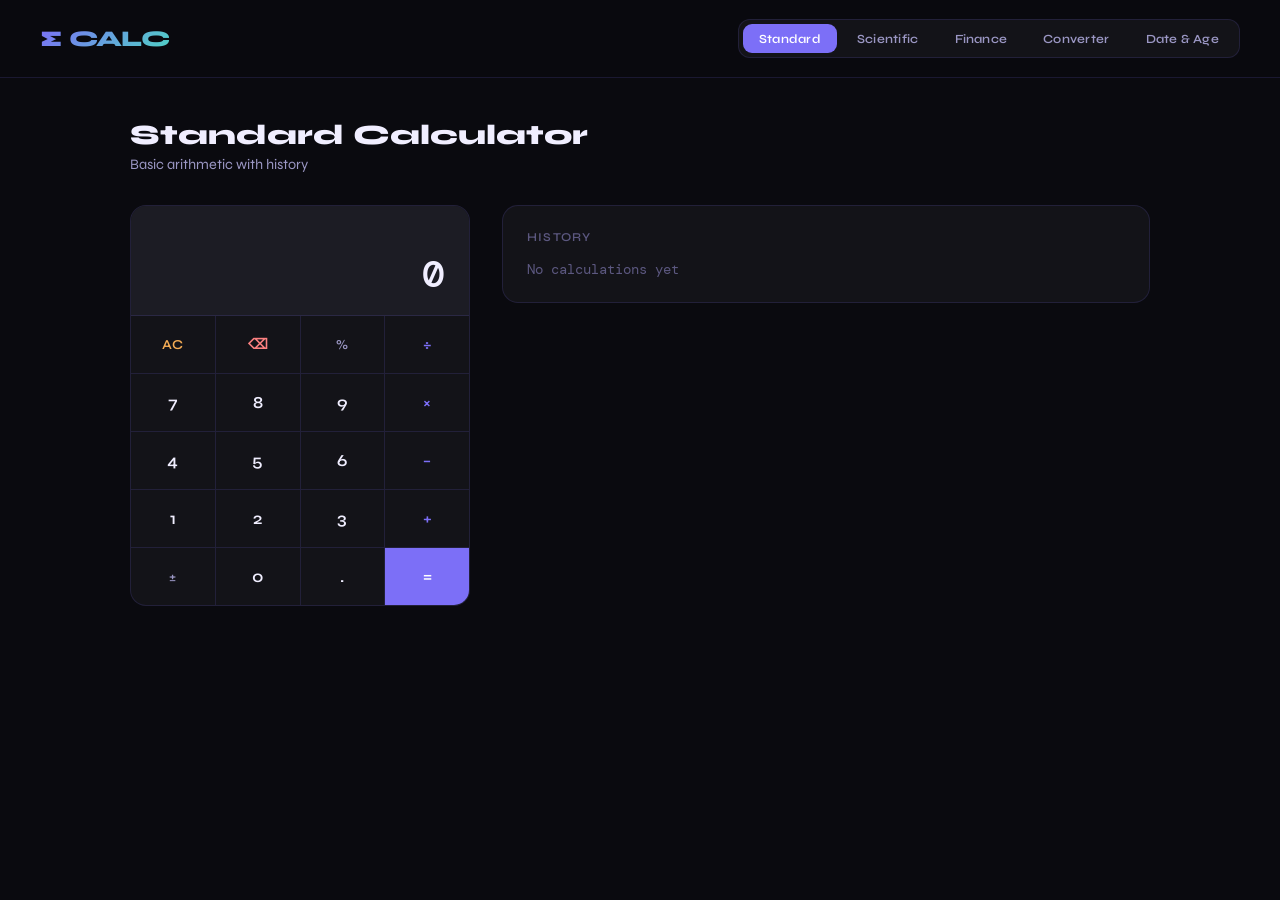
==== index.html @ 3243ff59 "Add Google Ads script and Google Fonts link" ====
<!DOCTYPE html>
<html lang="en">
<head>
<meta charset="UTF-8">
<meta name="viewport" content="width=device-width, initial-scale=1.0">
<title>Calculator</title>
 <script async src="https://pagead2.googlesyndication.com/pagead/js/adsbygoogle.js?client=ca-pub-6077803448106629"
     crossorigin="anonymous"></script>
<link href="https://fonts.googleapis.com/css2?family=DM+Mono:wght@400;500&family=Syne:wght@400;600;700;800&display=swap" rel="stylesheet">
<style>
  *, *::before, *::after { box-sizing: border-box; margin: 0; padding: 0; }

  :root {
    --bg: #0a0a0f;
    --surface: #131318;
    --surface2: #1c1c24;
    --surface3: #242430;
    --accent: #7c6ff7;
    --accent2: #4fd1c5;
    --accent3: #f6ad55;
    --accent4: #fc8181;
    --text: #f0eeff;
    --text2: #9b97c4;
    --text3: #5c5880;
    --border: rgba(124,111,247,0.15);
    --border2: rgba(124,111,247,0.3);
    --radius: 16px;
    --mono: 'DM Mono', monospace;
    --head: 'Syne', sans-serif;
  }

  body {
    font-family: var(--head);
    background: var(--bg);
    color: var(--text);
    min-height: 100vh;
    display: flex;
    flex-direction: column;
  }

  /* NAV */
  nav {
    display: flex;
    align-items: center;
    justify-content: space-between;
    padding: 1.2rem 2.5rem;
    border-bottom: 1px solid var(--border);
    position: sticky;
    top: 0;
    background: rgba(10,10,15,0.92);
    backdrop-filter: blur(12px);
    z-index: 100;
  }
  .logo {
    font-size: 1.4rem;
    font-weight: 800;
    letter-spacing: -0.03em;
    background: linear-gradient(135deg, var(--accent), var(--accent2));
    -webkit-background-clip: text;
    -webkit-text-fill-color: transparent;
  }
  .nav-tabs {
    display: flex;
    gap: 4px;
    background: var(--surface);
    border: 1px solid var(--border);
    border-radius: 12px;
    padding: 4px;
  }
  .nav-tab {
    font-family: var(--head);
    font-size: 0.78rem;
    font-weight: 600;
    letter-spacing: 0.02em;
    padding: 7px 16px;
    border-radius: 9px;
    border: none;
    background: transparent;
    color: var(--text2);
    cursor: pointer;
    transition: all 0.2s;
  }
  .nav-tab:hover { color: var(--text); background: var(--surface2); }
  .nav-tab.active { background: var(--accent); color: #fff; }

  /* PAGES */
  .page { display: none; padding: 2.5rem; max-width: 1100px; margin: 0 auto; width: 100%; }
  .page.active { display: block; }

  /* STANDARD CALC */
  .calc-wrap {
    display: flex;
    gap: 2rem;
    align-items: flex-start;
  }
  .calc-main {
    width: 340px;
    flex-shrink: 0;
    background: var(--surface);
    border: 1px solid var(--border);
    border-radius: var(--radius);
    overflow: hidden;
  }
  .calc-display {
    padding: 1.5rem 1.5rem 1rem;
    min-height: 110px;
    display: flex;
    flex-direction: column;
    justify-content: flex-end;
    align-items: flex-end;
    background: var(--surface2);
    border-bottom: 1px solid var(--border);
  }
  .calc-expr {
    font-family: var(--mono);
    font-size: 0.85rem;
    color: var(--text3);
    min-height: 1.2em;
    word-break: break-all;
    text-align: right;
  }
  .calc-result {
    font-family: var(--mono);
    font-size: 2.4rem;
    font-weight: 500;
    color: var(--text);
    word-break: break-all;
    text-align: right;
    transition: color 0.15s;
  }
  .calc-result.updated { color: var(--accent); }
  .calc-buttons {
    display: grid;
    grid-template-columns: repeat(4, 1fr);
    gap: 1px;
    background: var(--border);
  }
  .calc-btn {
    font-family: var(--head);
    font-size: 1.05rem;
    font-weight: 600;
    padding: 18px 0;
    border: none;
    background: var(--surface);
    color: var(--text);
    cursor: pointer;
    transition: background 0.12s, transform 0.1s;
    user-select: none;
  }
  .calc-btn:hover { background: var(--surface3); }
  .calc-btn:active { transform: scale(0.95); }
  .calc-btn.op { color: var(--accent); }
  .calc-btn.fn { color: var(--text2); font-size: 0.85rem; }
  .calc-btn.eq { background: var(--accent); color: #fff; }
  .calc-btn.eq:hover { background: #6a5ee0; }
  .calc-btn.zero { grid-column: span 2; }
  .calc-btn.del { color: var(--accent4); }
  .calc-btn.clr { color: var(--accent3); }
  .calc-history {
    flex: 1;
    background: var(--surface);
    border: 1px solid var(--border);
    border-radius: var(--radius);
    padding: 1.5rem;
  }
  .history-title {
    font-size: 0.75rem;
    font-weight: 600;
    letter-spacing: 0.1em;
    text-transform: uppercase;
    color: var(--text3);
    margin-bottom: 1rem;
  }
  .history-list { display: flex; flex-direction: column; gap: 8px; }
  .history-item {
    font-family: var(--mono);
    font-size: 0.9rem;
    padding: 10px 14px;
    background: var(--surface2);
    border-radius: 10px;
    border: 1px solid var(--border);
    display: flex;
    justify-content: space-between;
    align-items: center;
    cursor: pointer;
    transition: border-color 0.15s;
  }
  .history-item:hover { border-color: var(--border2); }
  .history-item .h-expr { color: var(--text2); }
  .history-item .h-val { color: var(--accent2); font-weight: 500; }
  .history-empty { color: var(--text3); font-size: 0.9rem; font-family: var(--mono); }

  /* SCIENTIFIC */
  .sci-calc {
    background: var(--surface);
    border: 1px solid var(--border);
    border-radius: var(--radius);
    overflow: hidden;
    max-width: 560px;
    margin: 0 auto;
  }
  .sci-buttons {
    display: grid;
    grid-template-columns: repeat(5, 1fr);
    gap: 1px;
    background: var(--border);
  }
  .sci-btn {
    font-family: var(--mono);
    font-size: 0.82rem;
    font-weight: 500;
    padding: 15px 4px;
    border: none;
    background: var(--surface);
    color: var(--text2);
    cursor: pointer;
    transition: background 0.12s;
    text-align: center;
  }
  .sci-btn:hover { background: var(--surface3); color: var(--text); }
  .sci-btn.num { color: var(--text); font-size: 1rem; }
  .sci-btn.op2 { color: var(--accent); }
  .sci-btn.spec { color: var(--accent2); }
  .sci-btn.eq2 { background: var(--accent); color: #fff; font-size: 1rem; }
  .sci-btn.eq2:hover { background: #6a5ee0; }
  .sci-btn.clr2 { color: var(--accent3); }
  .sci-mode {
    display: flex;
    gap: 8px;
    padding: 12px 14px;
    border-bottom: 1px solid var(--border);
    background: var(--surface2);
  }
  .mode-btn {
    font-family: var(--head);
    font-size: 0.72rem;
    font-weight: 600;
    padding: 4px 12px;
    border-radius: 8px;
    border: 1px solid var(--border2);
    background: transparent;
    color: var(--text2);
    cursor: pointer;
    transition: all 0.15s;
  }
  .mode-btn.active { background: var(--accent); color: #fff; border-color: transparent; }

  /* FINANCE */
  .finance-grid {
    display: grid;
    grid-template-columns: repeat(auto-fit, minmax(300px, 1fr));
    gap: 1.5rem;
  }
  .finance-card {
    background: var(--surface);
    border: 1px solid var(--border);
    border-radius: var(--radius);
    padding: 1.75rem;
  }
  .card-title {
    font-size: 1rem;
    font-weight: 700;
    margin-bottom: 1.25rem;
    display: flex;
    align-items: center;
    gap: 8px;
  }
  .card-icon {
    width: 32px; height: 32px;
    border-radius: 8px;
    display: flex;
    align-items: center;
    justify-content: center;
    font-size: 1rem;
  }
  .icon-purple { background: rgba(124,111,247,0.15); }
  .icon-teal   { background: rgba(79,209,197,0.15); }
  .icon-amber  { background: rgba(246,173,85,0.15); }
  .icon-red    { background: rgba(252,129,129,0.15); }
  .field { margin-bottom: 1rem; }
  .field label {
    display: block;
    font-size: 0.75rem;
    font-weight: 600;
    letter-spacing: 0.05em;
    color: var(--text2);
    margin-bottom: 6px;
    text-transform: uppercase;
  }
  .field input, .field select {
    width: 100%;
    font-family: var(--mono);
    font-size: 0.95rem;
    padding: 10px 14px;
    background: var(--surface2);
    border: 1px solid var(--border);
    border-radius: 10px;
    color: var(--text);
    outline: none;
    transition: border-color 0.15s;
  }
  .field input:focus, .field select:focus { border-color: var(--accent); }
  .calc-result-box {
    background: var(--surface2);
    border: 1px solid var(--border);
    border-radius: 10px;
    padding: 14px;
    margin-top: 4px;
    font-family: var(--mono);
  }
  .result-label { font-size: 0.72rem; color: var(--text3); letter-spacing: 0.06em; text-transform: uppercase; margin-bottom: 4px; }
  .result-value { font-size: 1.5rem; font-weight: 500; color: var(--accent); }
  .btn-calc {
    width: 100%;
    font-family: var(--head);
    font-weight: 700;
    font-size: 0.9rem;
    padding: 12px;
    background: var(--accent);
    color: #fff;
    border: none;
    border-radius: 10px;
    cursor: pointer;
    transition: background 0.15s;
    margin-top: 4px;
  }
  .btn-calc:hover { background: #6a5ee0; }

  /* UNIT CONVERTER */
  .converter-wrap {
    display: grid;
    grid-template-columns: 220px 1fr;
    gap: 1.5rem;
  }
  .cat-list {
    background: var(--surface);
    border: 1px solid var(--border);
    border-radius: var(--radius);
    overflow: hidden;
  }
  .cat-item {
    padding: 14px 18px;
    font-size: 0.9rem;
    font-weight: 600;
    cursor: pointer;
    border-bottom: 1px solid var(--border);
    color: var(--text2);
    transition: all 0.15s;
    display: flex;
    align-items: center;
    gap: 10px;
  }
  .cat-item:last-child { border-bottom: none; }
  .cat-item:hover { background: var(--surface2); color: var(--text); }
  .cat-item.active { background: var(--surface2); color: var(--accent); border-left: 3px solid var(--accent); }
  .converter-panel {
    background: var(--surface);
    border: 1px solid var(--border);
    border-radius: var(--radius);
    padding: 2rem;
  }
  .conv-title { font-size: 1.2rem; font-weight: 700; margin-bottom: 1.75rem; }
  .conv-row {
    display: flex;
    gap: 12px;
    align-items: flex-end;
    margin-bottom: 1rem;
  }
  .conv-field { flex: 1; }
  .conv-arrow {
    font-size: 1.5rem;
    color: var(--accent);
    padding-bottom: 8px;
    user-select: none;
  }
  .conv-results {
    margin-top: 1.5rem;
    display: grid;
    grid-template-columns: repeat(auto-fill, minmax(180px, 1fr));
    gap: 10px;
  }
  .conv-chip {
    background: var(--surface2);
    border: 1px solid var(--border);
    border-radius: 10px;
    padding: 10px 14px;
    font-family: var(--mono);
    font-size: 0.82rem;
  }
  .conv-chip .c-unit { color: var(--text3); margin-bottom: 2px; font-size: 0.72rem; }
  .conv-chip .c-val { color: var(--accent2); font-weight: 500; }

  /* DATE/AGE */
  .date-grid { display: grid; grid-template-columns: repeat(auto-fit, minmax(280px, 1fr)); gap: 1.5rem; }

  /* PAGE HEADER */
  .page-header { margin-bottom: 2rem; }
  .page-header h1 { font-size: 1.75rem; font-weight: 800; margin-bottom: 4px; }
  .page-header p { color: var(--text2); font-size: 0.9rem; }

  @media (max-width: 700px) {
    nav { padding: 1rem 1.2rem; flex-wrap: wrap; gap: 12px; }
    .page { padding: 1.5rem 1rem; }
    .calc-wrap { flex-direction: column; }
    .calc-main { width: 100%; }
    .converter-wrap { grid-template-columns: 1fr; }
  }
</style>
</head>
<body>

<nav>
  <div class="logo">∑ CALC</div>
  <div class="nav-tabs">
    <button class="nav-tab active" onclick="showPage('standard')">Standard</button>
    <button class="nav-tab" onclick="showPage('scientific')">Scientific</button>
    <button class="nav-tab" onclick="showPage('finance')">Finance</button>
    <button class="nav-tab" onclick="showPage('converter')">Converter</button>
    <button class="nav-tab" onclick="showPage('date')">Date & Age</button>
  </div>
</nav>

<!-- =================== STANDARD =================== -->
<div class="page active" id="page-standard">
  <div class="page-header">
    <h1>Standard Calculator</h1>
    <p>Basic arithmetic with history</p>
  </div>
  <div class="calc-wrap">
    <div class="calc-main">
      <div class="calc-display">
        <div class="calc-expr" id="std-expr"></div>
        <div class="calc-result" id="std-result">0</div>
      </div>
      <div class="calc-buttons">
        <button class="calc-btn fn clr" onclick="stdAC()">AC</button>
        <button class="calc-btn fn del" onclick="stdDel()">⌫</button>
        <button class="calc-btn fn" onclick="stdPercent()">%</button>
        <button class="calc-btn op" onclick="stdOp('/')">÷</button>
        <button class="calc-btn" onclick="stdNum('7')">7</button>
        <button class="calc-btn" onclick="stdNum('8')">8</button>
        <button class="calc-btn" onclick="stdNum('9')">9</button>
        <button class="calc-btn op" onclick="stdOp('*')">×</button>
        <button class="calc-btn" onclick="stdNum('4')">4</button>
        <button class="calc-btn" onclick="stdNum('5')">5</button>
        <button class="calc-btn" onclick="stdNum('6')">6</button>
        <button class="calc-btn op" onclick="stdOp('-')">−</button>
        <button class="calc-btn" onclick="stdNum('1')">1</button>
        <button class="calc-btn" onclick="stdNum('2')">2</button>
        <button class="calc-btn" onclick="stdNum('3')">3</button>
        <button class="calc-btn op" onclick="stdOp('+')">+</button>
        <button class="calc-btn fn" onclick="stdNeg()">±</button>
        <button class="calc-btn" onclick="stdNum('0')">0</button>
        <button class="calc-btn" onclick="stdDot()">.</button>
        <button class="calc-btn eq" onclick="stdEq()">=</button>
      </div>
    </div>
    <div class="calc-history">
      <div class="history-title">History</div>
      <div class="history-list" id="std-history">
        <div class="history-empty">No calculations yet</div>
      </div>
    </div>
  </div>
</div>

<!-- =================== SCIENTIFIC =================== -->
<div class="page" id="page-scientific">
  <div class="page-header">
    <h1>Scientific Calculator</h1>
    <p>Advanced math functions, trig, logarithms</p>
  </div>
  <div class="sci-calc">
    <div class="calc-display">
      <div class="calc-expr" id="sci-expr"></div>
      <div class="calc-result" id="sci-result">0</div>
    </div>
    <div class="sci-mode">
      <button class="mode-btn active" id="mode-deg" onclick="setMode('deg')">DEG</button>
      <button class="mode-btn" id="mode-rad" onclick="setMode('rad')">RAD</button>
    </div>
    <div class="sci-buttons">
      <button class="sci-btn spec" onclick="sciFn('sin(')">sin</button>
      <button class="sci-btn spec" onclick="sciFn('cos(')">cos</button>
      <button class="sci-btn spec" onclick="sciFn('tan(')">tan</button>
      <button class="sci-btn spec" onclick="sciFn('log(')">log</button>
      <button class="sci-btn spec" onclick="sciFn('ln(')">ln</button>
      <button class="sci-btn spec" onclick="sciFn('asin(')">sin⁻¹</button>
      <button class="sci-btn spec" onclick="sciFn('acos(')">cos⁻¹</button>
      <button class="sci-btn spec" onclick="sciFn('atan(')">tan⁻¹</button>
      <button class="sci-btn spec" onclick="sciFn('sqrt(')">√</button>
      <button class="sci-btn spec" onclick="sciFn('cbrt(')">∛</button>
      <button class="sci-btn spec" onclick="sciConst('Math.PI')">π</button>
      <button class="sci-btn spec" onclick="sciConst('Math.E')">e</button>
      <button class="sci-btn op2" onclick="sciFn('(')"> ( </button>
      <button class="sci-btn op2" onclick="sciFn(')')"> ) </button>
      <button class="sci-btn spec" onclick="sciFn('Math.abs(')">|x|</button>
      <button class="sci-btn spec" onclick="sciPow('2')">x²</button>
      <button class="sci-btn spec" onclick="sciPow('3')">x³</button>
      <button class="sci-btn spec" onclick="sciFn('Math.pow(')">xⁿ</button>
      <button class="sci-btn spec" onclick="sciConst('1/')">1/x</button>
      <button class="sci-btn spec" onclick="sciConst('Math.factorial(')">n!</button>
      <button class="sci-btn clr2" onclick="sciAC()">AC</button>
      <button class="sci-btn clr2" onclick="sciDel()">⌫</button>
      <button class="sci-btn op2" onclick="sciFn('%')">%</button>
      <button class="sci-btn op2" onclick="sciFn('/')">÷</button>
      <button class="sci-btn op2" onclick="sciFn('*')">×</button>
      <button class="sci-btn num" onclick="sciNum('7')">7</button>
      <button class="sci-btn num" onclick="sciNum('8')">8</button>
      <button class="sci-btn num" onclick="sciNum('9')">9</button>
      <button class="sci-btn op2" onclick="sciFn('-')">−</button>
      <button class="sci-btn op2" onclick="sciFn('+')">+</button>
      <button class="sci-btn num" onclick="sciNum('4')">4</button>
      <button class="sci-btn num" onclick="sciNum('5')">5</button>
      <button class="sci-btn num" onclick="sciNum('6')">6</button>
      <button class="sci-btn num" onclick="sciNum('1')">1</button>
      <button class="sci-btn num" onclick="sciNum('2')">2</button>
      <button class="sci-btn num" onclick="sciNum('3')">3</button>
      <button class="sci-btn num" onclick="sciNum('0')">0</button>
      <button class="sci-btn num" onclick="sciFn('.')">.</button>
      <button class="sci-btn spec" onclick="sciFn('E')">EXP</button>
      <button class="sci-btn eq2" onclick="sciEq()" style="grid-column:span 2">=</button>
    </div>
  </div>
</div>

<!-- =================== FINANCE =================== -->
<div class="page" id="page-finance">
  <div class="page-header">
    <h1>Finance Calculators</h1>
    <p>Loans, investments, interest & more</p>
  </div>
  <div class="finance-grid">

    <!-- EMI -->
    <div class="finance-card">
      <div class="card-title">
        <div class="card-icon icon-purple">🏦</div> Loan EMI
      </div>
      <div class="field"><label>Principal Amount (₹)</label><input id="emi-p" type="number" value="500000" /></div>
      <div class="field"><label>Annual Interest Rate (%)</label><input id="emi-r" type="number" value="8.5" step="0.1"/></div>
      <div class="field"><label>Tenure (Months)</label><input id="emi-n" type="number" value="120"/></div>
      <button class="btn-calc" onclick="calcEMI()">Calculate EMI</button>
      <div class="calc-result-box" id="emi-res" style="display:none">
        <div class="result-label">Monthly EMI</div>
        <div class="result-value" id="emi-val"></div>
        <div style="margin-top:10px;font-size:0.78rem;color:var(--text3)" id="emi-detail"></div>
      </div>
    </div>

    <!-- SIP -->
    <div class="finance-card">
      <div class="card-title">
        <div class="card-icon icon-teal">📈</div> SIP Returns
      </div>
      <div class="field"><label>Monthly Investment (₹)</label><input id="sip-p" type="number" value="5000"/></div>
      <div class="field"><label>Expected Annual Return (%)</label><input id="sip-r" type="number" value="12" step="0.1"/></div>
      <div class="field"><label>Duration (Years)</label><input id="sip-n" type="number" value="10"/></div>
      <button class="btn-calc" onclick="calcSIP()">Calculate</button>
      <div class="calc-result-box" id="sip-res" style="display:none">
        <div class="result-label">Total Value</div>
        <div class="result-value" id="sip-val"></div>
        <div style="margin-top:10px;font-size:0.78rem;color:var(--text3)" id="sip-detail"></div>
      </div>
    </div>

    <!-- Compound Interest -->
    <div class="finance-card">
      <div class="card-title">
        <div class="card-icon icon-amber">💰</div> Compound Interest
      </div>
      <div class="field"><label>Principal (₹)</label><input id="ci-p" type="number" value="100000"/></div>
      <div class="field"><label>Rate (% per year)</label><input id="ci-r" type="number" value="7" step="0.1"/></div>
      <div class="field"><label>Time (Years)</label><input id="ci-t" type="number" value="5"/></div>
      <div class="field">
        <label>Compounding</label>
        <select id="ci-n">
          <option value="1">Annually</option>
          <option value="2">Semi-annually</option>
          <option value="4">Quarterly</option>
          <option value="12" selected>Monthly</option>
          <option value="365">Daily</option>
        </select>
      </div>
      <button class="btn-calc" onclick="calcCI()">Calculate</button>
      <div class="calc-result-box" id="ci-res" style="display:none">
        <div class="result-label">Final Amount</div>
        <div class="result-value" id="ci-val"></div>
        <div style="margin-top:10px;font-size:0.78rem;color:var(--text3)" id="ci-detail"></div>
      </div>
    </div>

    <!-- GST -->
    <div class="finance-card">
      <div class="card-title">
        <div class="card-icon icon-red">🧾</div> GST Calculator
      </div>
      <div class="field"><label>Amount (₹)</label><input id="gst-a" type="number" value="1000"/></div>
      <div class="field">
        <label>GST Rate (%)</label>
        <select id="gst-r">
          <option value="5">5%</option>
          <option value="12">12%</option>
          <option value="18" selected>18%</option>
          <option value="28">28%</option>
        </select>
      </div>
      <div class="field">
        <label>Type</label>
        <select id="gst-t">
          <option value="add">Add GST (excl. → incl.)</option>
          <option value="remove">Remove GST (incl. → excl.)</option>
        </select>
      </div>
      <button class="btn-calc" onclick="calcGST()">Calculate</button>
      <div class="calc-result-box" id="gst-res" style="display:none">
        <div class="result-label">Result</div>
        <div class="result-value" id="gst-val"></div>
        <div style="margin-top:10px;font-size:0.78rem;color:var(--text3)" id="gst-detail"></div>
      </div>
    </div>

  </div>
</div>

<!-- =================== CONVERTER =================== -->
<div class="page" id="page-converter">
  <div class="page-header">
    <h1>Unit Converter</h1>
    <p>Convert between all common units instantly</p>
  </div>
  <div class="converter-wrap">
    <div class="cat-list">
      <div class="cat-item active" onclick="setCat('length')">📏 Length</div>
      <div class="cat-item" onclick="setCat('weight')">⚖️ Weight</div>
      <div class="cat-item" onclick="setCat('temp')">🌡️ Temperature</div>
      <div class="cat-item" onclick="setCat('area')">🟥 Area</div>
      <div class="cat-item" onclick="setCat('volume')">🧴 Volume</div>
      <div class="cat-item" onclick="setCat('speed')">🚀 Speed</div>
      <div class="cat-item" onclick="setCat('time')">⏱️ Time</div>
      <div class="cat-item" onclick="setCat('data')">💾 Data</div>
      <div class="cat-item" onclick="setCat('energy')">⚡ Energy</div>
    </div>
    <div class="converter-panel">
      <div class="conv-title" id="conv-title">Length Converter</div>
      <div class="conv-row">
        <div class="conv-field">
          <label style="font-size:0.75rem;color:var(--text3);letter-spacing:0.05em;font-weight:600;text-transform:uppercase;display:block;margin-bottom:6px">Value</label>
          <input type="number" id="conv-input" value="1" oninput="doConvert()" style="width:100%;font-family:var(--mono);font-size:1rem;padding:10px 14px;background:var(--surface2);border:1px solid var(--border);border-radius:10px;color:var(--text);outline:none"/>
        </div>
        <div class="conv-arrow">→</div>
        <div class="conv-field">
          <label style="font-size:0.75rem;color:var(--text3);letter-spacing:0.05em;font-weight:600;text-transform:uppercase;display:block;margin-bottom:6px">From Unit</label>
          <select id="conv-from" onchange="doConvert()" style="width:100%;font-family:var(--mono);font-size:0.9rem;padding:10px 14px;background:var(--surface2);border:1px solid var(--border);border-radius:10px;color:var(--text);outline:none"></select>
        </div>
      </div>
      <div id="conv-results" class="conv-results"></div>
    </div>
  </div>
</div>

<!-- =================== DATE & AGE =================== -->
<div class="page" id="page-date">
  <div class="page-header">
    <h1>Date & Age Calculator</h1>
    <p>Calculate age, date differences, and more</p>
  </div>
  <div class="date-grid">
    <!-- Age Calculator -->
    <div class="finance-card">
      <div class="card-title">
        <div class="card-icon icon-purple">🎂</div> Age Calculator
      </div>
      <div class="field"><label>Date of Birth</label><input id="age-dob" type="date"/></div>
      <div class="field"><label>Calculate Age As Of</label><input id="age-ref" type="date"/></div>
      <button class="btn-calc" onclick="calcAge()">Calculate Age</button>
      <div class="calc-result-box" id="age-res" style="display:none">
        <div class="result-label">Age</div>
        <div class="result-value" id="age-val"></div>
        <div style="margin-top:10px;font-size:0.78rem;color:var(--text3)" id="age-detail"></div>
      </div>
    </div>

    <!-- Date Difference -->
    <div class="finance-card">
      <div class="card-title">
        <div class="card-icon icon-teal">📅</div> Date Difference
      </div>
      <div class="field"><label>Start Date</label><input id="dd-start" type="date"/></div>
      <div class="field"><label>End Date</label><input id="dd-end" type="date"/></div>
      <button class="btn-calc" onclick="calcDateDiff()">Calculate Difference</button>
      <div class="calc-result-box" id="dd-res" style="display:none">
        <div class="result-label">Duration</div>
        <div class="result-value" id="dd-val"></div>
        <div style="margin-top:10px;font-size:0.78rem;color:var(--text3)" id="dd-detail"></div>
      </div>
    </div>

    <!-- Add/Subtract Days -->
    <div class="finance-card">
      <div class="card-title">
        <div class="card-icon icon-amber">➕</div> Add / Subtract Days
      </div>
      <div class="field"><label>Starting Date</label><input id="ad-start" type="date"/></div>
      <div class="field"><label>Days to Add (use negative to subtract)</label><input id="ad-days" type="number" value="30"/></div>
      <button class="btn-calc" onclick="calcAddDays()">Calculate</button>
      <div class="calc-result-box" id="ad-res" style="display:none">
        <div class="result-label">Resulting Date</div>
        <div class="result-value" id="ad-val" style="font-size:1.1rem"></div>
        <div style="margin-top:10px;font-size:0.78rem;color:var(--text3)" id="ad-detail"></div>
      </div>
    </div>

    <!-- BMI -->
    <div class="finance-card">
      <div class="card-title">
        <div class="card-icon icon-red">⚖️</div> BMI Calculator
      </div>
      <div class="field"><label>Weight (kg)</label><input id="bmi-w" type="number" value="70"/></div>
      <div class="field"><label>Height (cm)</label><input id="bmi-h" type="number" value="170"/></div>
      <button class="btn-calc" onclick="calcBMI()">Calculate BMI</button>
      <div class="calc-result-box" id="bmi-res" style="display:none">
        <div class="result-label">BMI</div>
        <div class="result-value" id="bmi-val"></div>
        <div style="margin-top:10px;font-size:0.78rem;color:var(--text3)" id="bmi-detail"></div>
      </div>
    </div>

  </div>
</div>

<script>
// ============ PAGE NAV ============
function showPage(id) {
  document.querySelectorAll('.page').forEach(p => p.classList.remove('active'));
  document.querySelectorAll('.nav-tab').forEach(t => t.classList.remove('active'));
  document.getElementById('page-' + id).classList.add('active');
  event.currentTarget.classList.add('active');
}

// ============ STANDARD CALC ============
let stdCurrent = '0', stdExpr = '', stdJustEq = false, stdHistory = [];
function stdNum(n) {
  if (stdJustEq) { stdCurrent = n; stdExpr = ''; stdJustEq = false; }
  else stdCurrent = (stdCurrent === '0' ? n : stdCurrent + n);
  updStd();
}
function stdDot() {
  if (stdJustEq) { stdCurrent = '0.'; stdExpr = ''; stdJustEq = false; }
  else if (!stdCurrent.includes('.')) stdCurrent += '.';
  updStd();
}
function stdOp(op) {
  stdJustEq = false;
  stdExpr += stdCurrent + ' ' + (op === '/' ? '÷' : op === '*' ? '×' : op === '-' ? '−' : op) + ' ';
  stdCurrent = '0';
  updStd();
}
function stdEq() {
  const expr = stdExpr + stdCurrent;
  if (!expr) return;
  try {
    const res = Function('"use strict"; return (' + (stdExpr + stdCurrent) + ')')();
    const val = parseFloat(res.toFixed(10)).toString();
    stdHistory.unshift({ expr, val });
    if (stdHistory.length > 20) stdHistory.pop();
    renderHistory();
    stdExpr = expr + ' =';
    stdCurrent = val;
    stdJustEq = true;
    updStd(true);
  } catch(e) { stdCurrent = 'Error'; updStd(); }
}
function stdAC() { stdCurrent = '0'; stdExpr = ''; stdJustEq = false; updStd(); }
function stdDel() {
  if (stdJustEq) return;
  stdCurrent = stdCurrent.length > 1 ? stdCurrent.slice(0, -1) : '0';
  updStd();
}
function stdPercent() {
  stdCurrent = (parseFloat(stdCurrent) / 100).toString();
  updStd();
}
function stdNeg() {
  stdCurrent = stdCurrent.startsWith('-') ? stdCurrent.slice(1) : '-' + stdCurrent;
  updStd();
}
function updStd(flash) {
  document.getElementById('std-expr').textContent = stdExpr;
  const r = document.getElementById('std-result');
  r.textContent = stdCurrent;
  if (flash) { r.classList.add('updated'); setTimeout(() => r.classList.remove('updated'), 300); }
}
function renderHistory() {
  const el = document.getElementById('std-history');
  if (!stdHistory.length) { el.innerHTML = '<div class="history-empty">No calculations yet</div>'; return; }
  el.innerHTML = stdHistory.map(h =>
    `<div class="history-item" onclick="stdLoadHist('${h.val}')">
      <span class="h-expr">${h.expr}</span>
      <span class="h-val">${h.val}</span>
    </div>`
  ).join('');
}
function stdLoadHist(v) { stdCurrent = v; stdJustEq = true; updStd(); }

// ============ SCIENTIFIC CALC ============
let sciExpr = '', sciMode = 'deg';
function setMode(m) {
  sciMode = m;
  document.getElementById('mode-deg').classList.toggle('active', m === 'deg');
  document.getElementById('mode-rad').classList.toggle('active', m === 'rad');
}
function sciNum(n) { sciExpr += n; updSci(); }
function sciFn(f) { sciExpr += f; updSci(); }
function sciConst(c) { sciExpr += c; updSci(); }
function sciPow(n) { sciExpr += '**' + n; updSci(); }
function sciAC() { sciExpr = ''; document.getElementById('sci-result').textContent = '0'; document.getElementById('sci-expr').textContent = ''; }
function sciDel() { sciExpr = sciExpr.slice(0, -1); updSci(); }

Math.factorial = n => { if (n < 0) return NaN; if (n === 0 || n === 1) return 1; let r = 1; for (let i = 2; i <= n; i++) r *= i; return r; };

function sciEq() {
  try {
    let expr = sciExpr;
    if (sciMode === 'deg') {
      expr = expr
        .replace(/sin\(/g, 'Math.sin(Math.PI/180*')
        .replace(/cos\(/g, 'Math.cos(Math.PI/180*')
        .replace(/tan\(/g, 'Math.tan(Math.PI/180*')
        .replace(/asin\(/g, '(180/Math.PI)*Math.asin(')
        .replace(/acos\(/g, '(180/Math.PI)*Math.acos(')
        .replace(/atan\(/g, '(180/Math.PI)*Math.atan(');
    } else {
      expr = expr
        .replace(/sin\(/g, 'Math.sin(')
        .replace(/cos\(/g, 'Math.cos(')
        .replace(/tan\(/g, 'Math.tan(')
        .replace(/asin\(/g, 'Math.asin(')
        .replace(/acos\(/g, 'Math.acos(')
        .replace(/atan\(/g, 'Math.atan(');
    }
    expr = expr
      .replace(/log\(/g, 'Math.log10(')
      .replace(/ln\(/g, 'Math.log(')
      .replace(/sqrt\(/g, 'Math.sqrt(')
      .replace(/cbrt\(/g, 'Math.cbrt(')
      .replace(/Math\.abs\(/g, 'Math.abs(')
      .replace(/Math\.pow\(/g, 'Math.pow(')
      .replace(/Math\.factorial\(/g, 'Math.factorial(');
    const res = Function('"use strict"; return (' + expr + ')')();
    document.getElementById('sci-expr').textContent = sciExpr + ' =';
    document.getElementById('sci-result').textContent = parseFloat(res.toFixed(10)).toString();
  } catch(e) {
    document.getElementById('sci-result').textContent = 'Error';
  }
}
function updSci() {
  document.getElementById('sci-expr').textContent = sciExpr;
}

// ============ FINANCE ============
function fmt(n) { return '₹' + n.toLocaleString('en-IN', {maximumFractionDigits:2}); }
function calcEMI() {
  const p = +document.getElementById('emi-p').value;
  const r = (+document.getElementById('emi-r').value) / 12 / 100;
  const n = +document.getElementById('emi-n').value;
  const emi = p * r * Math.pow(1+r,n) / (Math.pow(1+r,n)-1);
  const total = emi * n;
  document.getElementById('emi-val').textContent = fmt(emi.toFixed(2));
  document.getElementById('emi-detail').textContent = `Total: ${fmt(total.toFixed(2))} | Interest: ${fmt((total-p).toFixed(2))}`;
  document.getElementById('emi-res').style.display = 'block';
}
function calcSIP() {
  const p = +document.getElementById('sip-p').value;
  const r = (+document.getElementById('sip-r').value) / 12 / 100;
  const n = +document.getElementById('sip-n').value * 12;
  const fv = p * ((Math.pow(1+r,n)-1)/r) * (1+r);
  const invested = p * n;
  document.getElementById('sip-val').textContent = fmt(fv.toFixed(2));
  document.getElementById('sip-detail').textContent = `Invested: ${fmt(invested)} | Gains: ${fmt((fv-invested).toFixed(2))}`;
  document.getElementById('sip-res').style.display = 'block';
}
function calcCI() {
  const p = +document.getElementById('ci-p').value;
  const r = +document.getElementById('ci-r').value / 100;
  const t = +document.getElementById('ci-t').value;
  const n = +document.getElementById('ci-n').value;
  const a = p * Math.pow(1 + r/n, n*t);
  document.getElementById('ci-val').textContent = fmt(a.toFixed(2));
  document.getElementById('ci-detail').textContent = `Principal: ${fmt(p)} | Interest: ${fmt((a-p).toFixed(2))}`;
  document.getElementById('ci-res').style.display = 'block';
}
function calcGST() {
  const a = +document.getElementById('gst-a').value;
  const r = +document.getElementById('gst-r').value / 100;
  const t = document.getElementById('gst-t').value;
  if (t === 'add') {
    const gst = a * r, total = a + gst;
    document.getElementById('gst-val').textContent = fmt(total.toFixed(2));
    document.getElementById('gst-detail').textContent = `Base: ${fmt(a)} | GST: ${fmt(gst.toFixed(2))}`;
  } else {
    const base = a / (1 + r), gst = a - base;
    document.getElementById('gst-val').textContent = fmt(base.toFixed(2));
    document.getElementById('gst-detail').textContent = `GST: ${fmt(gst.toFixed(2))} | Incl. Price: ${fmt(a)}`;
  }
  document.getElementById('gst-res').style.display = 'block';
}

// ============ UNIT CONVERTER ============
const UNITS = {
  length: { m:1, km:0.001, cm:100, mm:1000, mi:0.000621371, yd:1.09361, ft:3.28084, in:39.3701, nm:1e9 },
  weight: { kg:1, g:1000, mg:1e6, lb:2.20462, oz:35.274, t:0.001, st:0.157473 },
  temp: null,
  area: { 'm²':1, 'km²':1e-6, 'cm²':1e4, 'mm²':1e6, 'mi²':3.861e-7, acre:0.000247105, ha:0.0001, 'ft²':10.7639, 'yd²':1.19599 },
  volume: { l:1, ml:1000, 'cm³':1000, 'm³':0.001, gal:0.264172, qt:1.05669, pt:2.11338, 'fl oz':33.814, cup:4.22675 },
  speed: { 'm/s':1, 'km/h':3.6, 'mi/h':2.23694, knot:1.94384, 'ft/s':3.28084 },
  time: { s:1, ms:1000, min:1/60, h:1/3600, day:1/86400, week:1/604800, month:1/2592000, year:1/31536000 },
  data: { B:1, KB:1/1024, MB:1/1048576, GB:1/1073741824, TB:1/1099511627776, bit:8, Kb:8/1024, Mb:8/1048576 },
  energy: { J:1, kJ:0.001, cal:0.239006, kcal:0.000239006, Wh:1/3600, kWh:1/3600000, BTU:0.000947817, eV:6.242e18 }
};
const TITLES = { length:'Length Converter', weight:'Weight / Mass Converter', temp:'Temperature Converter', area:'Area Converter', volume:'Volume Converter', speed:'Speed Converter', time:'Time Converter', data:'Data Storage Converter', energy:'Energy Converter' };
let currentCat = 'length';

function setCat(cat) {
  currentCat = cat;
  document.querySelectorAll('.cat-item').forEach(c => c.classList.remove('active'));
  event.currentTarget.classList.add('active');
  document.getElementById('conv-title').textContent = TITLES[cat];
  const sel = document.getElementById('conv-from');
  sel.innerHTML = '';
  if (cat === 'temp') {
    ['°C', '°F', 'K'].forEach(u => { const o = document.createElement('option'); o.value = u; o.textContent = u; sel.appendChild(o); });
  } else {
    Object.keys(UNITS[cat]).forEach(u => { const o = document.createElement('option'); o.value = u; o.textContent = u; sel.appendChild(o); });
  }
  doConvert();
}

function doConvert() {
  const val = +document.getElementById('conv-input').value;
  const from = document.getElementById('conv-from').value;
  const res = document.getElementById('conv-results');
  if (currentCat === 'temp') {
    let c;
    if (from === '°C') c = val;
    else if (from === '°F') c = (val-32)*5/9;
    else c = val - 273.15;
    const results = { '°C': c, '°F': c*9/5+32, 'K': c+273.15 };
    res.innerHTML = Object.entries(results).filter(([u])=>u!==from).map(([u,v])=>
      `<div class="conv-chip"><div class="c-unit">${u}</div><div class="c-val">${parseFloat(v.toFixed(6))}</div></div>`
    ).join('');
  } else {
    const units = UNITS[currentCat];
    const base = val / units[from];
    res.innerHTML = Object.entries(units).filter(([u])=>u!==from).map(([u,f])=>
      `<div class="conv-chip"><div class="c-unit">${u}</div><div class="c-val">${parseFloat((base*f).toPrecision(6))}</div></div>`
    ).join('');
  }
}

// ============ DATE & AGE ============
function setDateDefaults() {
  const today = new Date().toISOString().split('T')[0];
  document.getElementById('age-ref').value = today;
  document.getElementById('dd-end').value = today;
  document.getElementById('ad-start').value = today;
  document.getElementById('age-dob').value = '1990-01-01';
  document.getElementById('dd-start').value = '2020-01-01';
}
setDateDefaults();

function calcAge() {
  const dob = new Date(document.getElementById('age-dob').value);
  const ref = new Date(document.getElementById('age-ref').value);
  if (!dob || !ref || isNaN(dob)) return;
  let y = ref.getFullYear() - dob.getFullYear();
  let m = ref.getMonth() - dob.getMonth();
  let d = ref.getDate() - dob.getDate();
  if (d < 0) { m--; d += new Date(ref.getFullYear(), ref.getMonth(), 0).getDate(); }
  if (m < 0) { y--; m += 12; }
  document.getElementById('age-val').textContent = `${y} yrs ${m} mo ${d} days`;
  const totalDays = Math.floor((ref - dob) / 86400000);
  document.getElementById('age-detail').textContent = `≈ ${totalDays.toLocaleString()} total days | ${Math.floor(totalDays/7).toLocaleString()} weeks`;
  document.getElementById('age-res').style.display = 'block';
}
function calcDateDiff() {
  const s = new Date(document.getElementById('dd-start').value);
  const e = new Date(document.getElementById('dd-end').value);
  if (isNaN(s) || isNaN(e)) return;
  const diff = Math.abs(e - s);
  const days = Math.floor(diff/86400000);
  const y = Math.floor(days/365), m = Math.floor((days%365)/30), d = days % 30;
  document.getElementById('dd-val').textContent = `${y}y ${m}m ${d}d`;
  document.getElementById('dd-detail').textContent = `${days.toLocaleString()} days | ${(diff/3600000).toFixed(1)} hours`;
  document.getElementById('dd-res').style.display = 'block';
}
function calcAddDays() {
  const s = new Date(document.getElementById('ad-start').value);
  const n = +document.getElementById('ad-days').value;
  if (isNaN(s)) return;
  const result = new Date(s.getTime() + n * 86400000);
  const opts = { weekday:'long', year:'numeric', month:'long', day:'numeric' };
  document.getElementById('ad-val').textContent = result.toLocaleDateString('en-IN', opts);
  document.getElementById('ad-detail').textContent = `ISO: ${result.toISOString().split('T')[0]}`;
  document.getElementById('ad-res').style.display = 'block';
}
function calcBMI() {
  const w = +document.getElementById('bmi-w').value;
  const h = +document.getElementById('bmi-h').value / 100;
  const bmi = w / (h*h);
  const cat = bmi < 18.5 ? 'Underweight' : bmi < 25 ? 'Normal weight' : bmi < 30 ? 'Overweight' : 'Obese';
  document.getElementById('bmi-val').textContent = bmi.toFixed(1) + ' — ' + cat;
  document.getElementById('bmi-detail').textContent = 'Healthy range: 18.5 – 24.9';
  document.getElementById('bmi-res').style.display = 'block';
}

// Init converter
setCat('length');
document.getElementById('conv-from').selectedIndex = 0;
doConvert();

// Keyboard for standard calc
document.addEventListener('keydown', e => {
  if (!document.getElementById('page-standard').classList.contains('active')) return;
  if (['0','1','2','3','4','5','6','7','8','9'].includes(e.key)) stdNum(e.key);
  else if (e.key === '.') stdDot();
  else if (e.key === '+') stdOp('+');
  else if (e.key === '-') stdOp('-');
  else if (e.key === '*') stdOp('*');
  else if (e.key === '/') { e.preventDefault(); stdOp('/'); }
  else if (e.key === 'Enter' || e.key === '=') stdEq();
  else if (e.key === 'Backspace') stdDel();
  else if (e.key === 'Escape') stdAC();
});
</script>
</body>
</html>
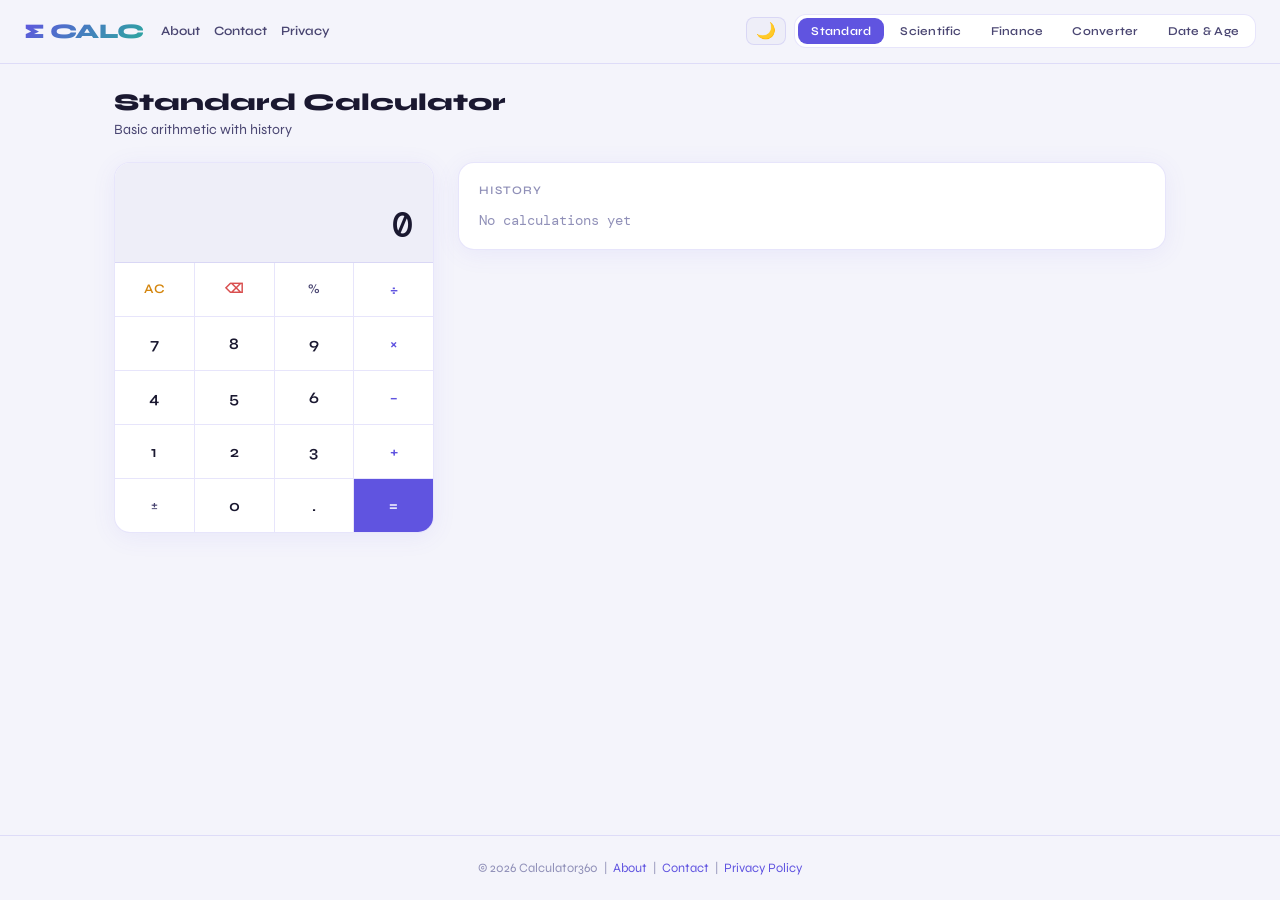
==== commit cd9a19a3: "Update index.html" ====
--- a/index.html
+++ b/index.html
@@ -3,13 +3,21 @@
 <head>
 <meta charset="UTF-8">
 <meta name="viewport" content="width=device-width, initial-scale=1.0">
-<title>Calculator</title>
- <script async src="https://pagead2.googlesyndication.com/pagead/js/adsbygoogle.js?client=ca-pub-6077803448106629"
-     crossorigin="anonymous"></script>
+<meta name="google-site-verification" content="jZyH4g_LHIwn-QOhNjRMjxn72c-Yq_e8MPhY8p6Dewo" />
+<title>Calculator360 — Free Online Calculator</title>
+<meta name="description" content="Free all-in-one calculator — Standard, Scientific, Finance (EMI, SIP, GST), Unit Converter, Date & Age Calculator. No sign-up required.">
+<meta name="keywords" content="calculator, scientific calculator, EMI calculator, SIP calculator, GST calculator, unit converter, age calculator, online calculator India">
+<meta property="og:title" content="Calculator360 — Free Online Calculator">
+<meta property="og:description" content="Free all-in-one calculator for standard, scientific, finance, unit conversion and date calculations.">
+<meta property="og:url" content="https://calculator360.co.in">
+<meta property="og:type" content="website">
+<link rel="canonical" href="https://calculator360.co.in">
+<script async src="https://pagead2.googlesyndication.com/pagead/js/adsbygoogle.js?client=ca-pub-6077803448106629" crossorigin="anonymous"></script>
 <link href="https://fonts.googleapis.com/css2?family=DM+Mono:wght@400;500&family=Syne:wght@400;600;700;800&display=swap" rel="stylesheet">
 <style>
   *, *::before, *::after { box-sizing: border-box; margin: 0; padding: 0; }
 
+  /* ===== DARK MODE (default) ===== */
   :root {
     --bg: #0a0a0f;
     --surface: #131318;
@@ -24,10 +32,35 @@
     --text3: #5c5880;
     --border: rgba(124,111,247,0.15);
     --border2: rgba(124,111,247,0.3);
+    --nav-bg: rgba(10,10,15,0.92);
     --radius: 16px;
     --mono: 'DM Mono', monospace;
     --head: 'Syne', sans-serif;
-  }
+    --shadow: 0 4px 24px rgba(0,0,0,0.3);
+  }
+
+  /* ===== LIGHT MODE (auto from device) ===== */
+  @media (prefers-color-scheme: light) {
+    :root {
+      --bg: #f4f4fb;
+      --surface: #ffffff;
+      --surface2: #eeeef8;
+      --surface3: #e4e4f0;
+      --accent: #6054e0;
+      --accent2: #2ba89e;
+      --accent3: #d4860e;
+      --accent4: #d94f4f;
+      --text: #1a1830;
+      --text2: #4a4672;
+      --text3: #9090b8;
+      --border: rgba(96,84,224,0.15);
+      --border2: rgba(96,84,224,0.3);
+      --nav-bg: rgba(244,244,251,0.95);
+      --shadow: 0 4px 24px rgba(96,84,224,0.08);
+    }
+  }
+
+  html { scroll-behavior: smooth; }
 
   body {
     font-family: var(--head);
@@ -36,389 +69,372 @@
     min-height: 100vh;
     display: flex;
     flex-direction: column;
-  }
-
-  /* NAV */
+    transition: background 0.3s, color 0.3s;
+  }
+
+  /* ===== NAV ===== */
   nav {
     display: flex;
     align-items: center;
     justify-content: space-between;
-    padding: 1.2rem 2.5rem;
+    padding: 0.9rem 1.5rem;
     border-bottom: 1px solid var(--border);
     position: sticky;
     top: 0;
-    background: rgba(10,10,15,0.92);
-    backdrop-filter: blur(12px);
-    z-index: 100;
-  }
+    background: var(--nav-bg);
+    backdrop-filter: blur(14px);
+    -webkit-backdrop-filter: blur(14px);
+    z-index: 200;
+    gap: 10px;
+    flex-wrap: wrap;
+  }
+  .nav-left { display: flex; align-items: center; gap: 18px; }
   .logo {
-    font-size: 1.4rem;
+    font-size: 1.3rem;
     font-weight: 800;
     letter-spacing: -0.03em;
     background: linear-gradient(135deg, var(--accent), var(--accent2));
     -webkit-background-clip: text;
     -webkit-text-fill-color: transparent;
-  }
+    text-decoration: none;
+    white-space: nowrap;
+  }
+  .nav-links { display: flex; gap: 14px; align-items: center; }
+  .nav-link {
+    font-family: var(--head);
+    font-size: 0.8rem;
+    font-weight: 600;
+    color: var(--text2);
+    text-decoration: none;
+    transition: color 0.15s;
+    white-space: nowrap;
+  }
+  .nav-link:hover { color: var(--accent); }
+
+  /* ===== BOTTOM TAB BAR (mobile) ===== */
+  .tab-bar {
+    display: none;
+    position: fixed;
+    bottom: 0; left: 0; right: 0;
+    background: var(--nav-bg);
+    backdrop-filter: blur(14px);
+    -webkit-backdrop-filter: blur(14px);
+    border-top: 1px solid var(--border);
+    z-index: 200;
+    padding: 6px 0 max(6px, env(safe-area-inset-bottom));
+  }
+  .tab-bar-inner {
+    display: flex;
+    justify-content: space-around;
+    align-items: center;
+  }
+  .tab-btn {
+    display: flex;
+    flex-direction: column;
+    align-items: center;
+    gap: 2px;
+    font-family: var(--head);
+    font-size: 0.6rem;
+    font-weight: 700;
+    color: var(--text3);
+    background: none;
+    border: none;
+    cursor: pointer;
+    padding: 6px 10px;
+    border-radius: 10px;
+    transition: all 0.15s;
+    letter-spacing: 0.02em;
+    min-width: 56px;
+  }
+  .tab-btn .tab-icon { font-size: 1.3rem; line-height: 1; }
+  .tab-btn.active { color: var(--accent); }
+  .tab-btn.active .tab-icon-wrap {
+    background: rgba(124,111,247,0.12);
+    border-radius: 10px;
+    padding: 3px 10px;
+  }
+
+  /* ===== DESKTOP NAV TABS ===== */
   .nav-tabs {
     display: flex;
-    gap: 4px;
+    gap: 3px;
     background: var(--surface);
     border: 1px solid var(--border);
     border-radius: 12px;
-    padding: 4px;
+    padding: 3px;
   }
   .nav-tab {
     font-family: var(--head);
-    font-size: 0.78rem;
+    font-size: 0.75rem;
     font-weight: 600;
     letter-spacing: 0.02em;
-    padding: 7px 16px;
+    padding: 6px 13px;
     border-radius: 9px;
     border: none;
     background: transparent;
     color: var(--text2);
     cursor: pointer;
     transition: all 0.2s;
+    white-space: nowrap;
   }
   .nav-tab:hover { color: var(--text); background: var(--surface2); }
   .nav-tab.active { background: var(--accent); color: #fff; }
 
-  /* PAGES */
-  .page { display: none; padding: 2.5rem; max-width: 1100px; margin: 0 auto; width: 100%; }
+  /* ===== PAGES ===== */
+  .page { display: none; padding: 1.5rem; max-width: 1100px; margin: 0 auto; width: 100%; }
   .page.active { display: block; }
 
-  /* STANDARD CALC */
-  .calc-wrap {
-    display: flex;
-    gap: 2rem;
-    align-items: flex-start;
-  }
+  /* ===== PAGE HEADER ===== */
+  .page-header { margin-bottom: 1.5rem; }
+  .page-header h1 { font-size: 1.5rem; font-weight: 800; margin-bottom: 4px; }
+  .page-header p { color: var(--text2); font-size: 0.88rem; }
+
+  /* ===== STANDARD CALC ===== */
+  .calc-wrap { display: flex; gap: 1.5rem; align-items: flex-start; }
   .calc-main {
-    width: 340px;
-    flex-shrink: 0;
+    width: 320px; flex-shrink: 0;
     background: var(--surface);
     border: 1px solid var(--border);
     border-radius: var(--radius);
     overflow: hidden;
+    box-shadow: var(--shadow);
   }
   .calc-display {
-    padding: 1.5rem 1.5rem 1rem;
-    min-height: 110px;
-    display: flex;
-    flex-direction: column;
-    justify-content: flex-end;
-    align-items: flex-end;
+    padding: 1.25rem 1.25rem 0.875rem;
+    min-height: 100px;
+    display: flex; flex-direction: column;
+    justify-content: flex-end; align-items: flex-end;
     background: var(--surface2);
     border-bottom: 1px solid var(--border);
   }
-  .calc-expr {
-    font-family: var(--mono);
-    font-size: 0.85rem;
-    color: var(--text3);
-    min-height: 1.2em;
-    word-break: break-all;
-    text-align: right;
-  }
-  .calc-result {
-    font-family: var(--mono);
-    font-size: 2.4rem;
-    font-weight: 500;
-    color: var(--text);
-    word-break: break-all;
-    text-align: right;
-    transition: color 0.15s;
-  }
+  .calc-expr { font-family: var(--mono); font-size: 0.82rem; color: var(--text3); min-height: 1.2em; word-break: break-all; text-align: right; }
+  .calc-result { font-family: var(--mono); font-size: 2.2rem; font-weight: 500; color: var(--text); word-break: break-all; text-align: right; transition: color 0.15s; }
   .calc-result.updated { color: var(--accent); }
-  .calc-buttons {
-    display: grid;
-    grid-template-columns: repeat(4, 1fr);
-    gap: 1px;
-    background: var(--border);
-  }
+  .calc-buttons { display: grid; grid-template-columns: repeat(4, 1fr); gap: 1px; background: var(--border); }
   .calc-btn {
-    font-family: var(--head);
-    font-size: 1.05rem;
-    font-weight: 600;
-    padding: 18px 0;
-    border: none;
-    background: var(--surface);
-    color: var(--text);
-    cursor: pointer;
-    transition: background 0.12s, transform 0.1s;
-    user-select: none;
+    font-family: var(--head); font-size: 1rem; font-weight: 600;
+    padding: 17px 0; border: none; background: var(--surface); color: var(--text);
+    cursor: pointer; transition: background 0.12s, transform 0.1s; user-select: none;
+    -webkit-tap-highlight-color: transparent;
   }
   .calc-btn:hover { background: var(--surface3); }
-  .calc-btn:active { transform: scale(0.95); }
+  .calc-btn:active { transform: scale(0.93); background: var(--surface3); }
   .calc-btn.op { color: var(--accent); }
-  .calc-btn.fn { color: var(--text2); font-size: 0.85rem; }
+  .calc-btn.fn { color: var(--text2); font-size: 0.82rem; }
   .calc-btn.eq { background: var(--accent); color: #fff; }
-  .calc-btn.eq:hover { background: #6a5ee0; }
-  .calc-btn.zero { grid-column: span 2; }
+  .calc-btn.eq:hover { background: #5a4ed0; }
   .calc-btn.del { color: var(--accent4); }
   .calc-btn.clr { color: var(--accent3); }
+
   .calc-history {
-    flex: 1;
-    background: var(--surface);
-    border: 1px solid var(--border);
-    border-radius: var(--radius);
-    padding: 1.5rem;
-  }
-  .history-title {
-    font-size: 0.75rem;
-    font-weight: 600;
-    letter-spacing: 0.1em;
-    text-transform: uppercase;
-    color: var(--text3);
-    margin-bottom: 1rem;
-  }
-  .history-list { display: flex; flex-direction: column; gap: 8px; }
+    flex: 1; background: var(--surface); border: 1px solid var(--border);
+    border-radius: var(--radius); padding: 1.25rem; max-height: 420px; overflow-y: auto;
+    box-shadow: var(--shadow);
+  }
+  .history-title { font-size: 0.72rem; font-weight: 600; letter-spacing: 0.1em; text-transform: uppercase; color: var(--text3); margin-bottom: 0.875rem; }
+  .history-list { display: flex; flex-direction: column; gap: 7px; }
   .history-item {
-    font-family: var(--mono);
-    font-size: 0.9rem;
-    padding: 10px 14px;
-    background: var(--surface2);
-    border-radius: 10px;
-    border: 1px solid var(--border);
-    display: flex;
-    justify-content: space-between;
-    align-items: center;
-    cursor: pointer;
-    transition: border-color 0.15s;
+    font-family: var(--mono); font-size: 0.85rem; padding: 9px 12px;
+    background: var(--surface2); border-radius: 10px; border: 1px solid var(--border);
+    display: flex; justify-content: space-between; align-items: center;
+    cursor: pointer; transition: border-color 0.15s; gap: 8px;
   }
   .history-item:hover { border-color: var(--border2); }
-  .history-item .h-expr { color: var(--text2); }
-  .history-item .h-val { color: var(--accent2); font-weight: 500; }
-  .history-empty { color: var(--text3); font-size: 0.9rem; font-family: var(--mono); }
-
-  /* SCIENTIFIC */
-  .sci-calc {
-    background: var(--surface);
-    border: 1px solid var(--border);
-    border-radius: var(--radius);
-    overflow: hidden;
-    max-width: 560px;
-    margin: 0 auto;
-  }
-  .sci-buttons {
-    display: grid;
-    grid-template-columns: repeat(5, 1fr);
-    gap: 1px;
-    background: var(--border);
-  }
+  .history-item .h-expr { color: var(--text2); font-size: 0.78rem; overflow: hidden; text-overflow: ellipsis; white-space: nowrap; }
+  .history-item .h-val { color: var(--accent2); font-weight: 500; white-space: nowrap; }
+  .history-empty { color: var(--text3); font-size: 0.88rem; font-family: var(--mono); }
+
+  /* ===== SCIENTIFIC ===== */
+  .sci-calc { background: var(--surface); border: 1px solid var(--border); border-radius: var(--radius); overflow: hidden; max-width: 580px; margin: 0 auto; box-shadow: var(--shadow); }
+  .sci-buttons { display: grid; grid-template-columns: repeat(5, 1fr); gap: 1px; background: var(--border); }
   .sci-btn {
-    font-family: var(--mono);
-    font-size: 0.82rem;
-    font-weight: 500;
-    padding: 15px 4px;
-    border: none;
-    background: var(--surface);
-    color: var(--text2);
-    cursor: pointer;
-    transition: background 0.12s;
-    text-align: center;
+    font-family: var(--mono); font-size: 0.78rem; font-weight: 500;
+    padding: 13px 2px; border: none; background: var(--surface); color: var(--text2);
+    cursor: pointer; transition: background 0.12s; text-align: center;
+    -webkit-tap-highlight-color: transparent;
   }
   .sci-btn:hover { background: var(--surface3); color: var(--text); }
-  .sci-btn.num { color: var(--text); font-size: 1rem; }
+  .sci-btn:active { background: var(--surface3); }
+  .sci-btn.num { color: var(--text); font-size: 0.95rem; }
   .sci-btn.op2 { color: var(--accent); }
   .sci-btn.spec { color: var(--accent2); }
-  .sci-btn.eq2 { background: var(--accent); color: #fff; font-size: 1rem; }
-  .sci-btn.eq2:hover { background: #6a5ee0; }
+  .sci-btn.eq2 { background: var(--accent); color: #fff; font-size: 0.95rem; }
+  .sci-btn.eq2:hover { background: #5a4ed0; }
   .sci-btn.clr2 { color: var(--accent3); }
-  .sci-mode {
-    display: flex;
-    gap: 8px;
-    padding: 12px 14px;
-    border-bottom: 1px solid var(--border);
-    background: var(--surface2);
-  }
-  .mode-btn {
-    font-family: var(--head);
-    font-size: 0.72rem;
-    font-weight: 600;
-    padding: 4px 12px;
-    border-radius: 8px;
-    border: 1px solid var(--border2);
-    background: transparent;
-    color: var(--text2);
-    cursor: pointer;
-    transition: all 0.15s;
-  }
+  .sci-mode { display: flex; gap: 8px; padding: 10px 12px; border-bottom: 1px solid var(--border); background: var(--surface2); }
+  .mode-btn { font-family: var(--head); font-size: 0.7rem; font-weight: 600; padding: 4px 12px; border-radius: 8px; border: 1px solid var(--border2); background: transparent; color: var(--text2); cursor: pointer; transition: all 0.15s; }
   .mode-btn.active { background: var(--accent); color: #fff; border-color: transparent; }
 
-  /* FINANCE */
-  .finance-grid {
-    display: grid;
-    grid-template-columns: repeat(auto-fit, minmax(300px, 1fr));
-    gap: 1.5rem;
-  }
-  .finance-card {
-    background: var(--surface);
-    border: 1px solid var(--border);
-    border-radius: var(--radius);
-    padding: 1.75rem;
-  }
-  .card-title {
-    font-size: 1rem;
-    font-weight: 700;
-    margin-bottom: 1.25rem;
-    display: flex;
-    align-items: center;
-    gap: 8px;
-  }
-  .card-icon {
-    width: 32px; height: 32px;
-    border-radius: 8px;
-    display: flex;
-    align-items: center;
-    justify-content: center;
-    font-size: 1rem;
-  }
+  /* ===== FINANCE ===== */
+  .finance-grid { display: grid; grid-template-columns: repeat(auto-fit, minmax(280px, 1fr)); gap: 1.25rem; }
+  .finance-card { background: var(--surface); border: 1px solid var(--border); border-radius: var(--radius); padding: 1.5rem; box-shadow: var(--shadow); }
+  .card-title { font-size: 0.95rem; font-weight: 700; margin-bottom: 1.1rem; display: flex; align-items: center; gap: 8px; }
+  .card-icon { width: 30px; height: 30px; border-radius: 8px; display: flex; align-items: center; justify-content: center; font-size: 0.95rem; flex-shrink: 0; }
   .icon-purple { background: rgba(124,111,247,0.15); }
   .icon-teal   { background: rgba(79,209,197,0.15); }
   .icon-amber  { background: rgba(246,173,85,0.15); }
   .icon-red    { background: rgba(252,129,129,0.15); }
-  .field { margin-bottom: 1rem; }
-  .field label {
-    display: block;
-    font-size: 0.75rem;
-    font-weight: 600;
-    letter-spacing: 0.05em;
-    color: var(--text2);
-    margin-bottom: 6px;
-    text-transform: uppercase;
-  }
+  .field { margin-bottom: 0.875rem; }
+  .field label { display: block; font-size: 0.72rem; font-weight: 600; letter-spacing: 0.05em; color: var(--text2); margin-bottom: 5px; text-transform: uppercase; }
   .field input, .field select {
-    width: 100%;
-    font-family: var(--mono);
-    font-size: 0.95rem;
-    padding: 10px 14px;
-    background: var(--surface2);
-    border: 1px solid var(--border);
-    border-radius: 10px;
-    color: var(--text);
-    outline: none;
-    transition: border-color 0.15s;
-  }
+    width: 100%; font-family: var(--mono); font-size: 0.92rem;
+    padding: 10px 12px; background: var(--surface2); border: 1px solid var(--border);
+    border-radius: 10px; color: var(--text); outline: none; transition: border-color 0.15s;
+    -webkit-appearance: none; appearance: none;
+  }
+  .field select { background-image: url("data:image/svg+xml,%3Csvg xmlns='http://www.w3.org/2000/svg' width='12' height='8' viewBox='0 0 12 8'%3E%3Cpath d='M1 1l5 5 5-5' stroke='%239b97c4' stroke-width='1.5' fill='none' stroke-linecap='round'/%3E%3C/svg%3E"); background-repeat: no-repeat; background-position: right 12px center; padding-right: 32px; }
   .field input:focus, .field select:focus { border-color: var(--accent); }
-  .calc-result-box {
-    background: var(--surface2);
-    border: 1px solid var(--border);
-    border-radius: 10px;
-    padding: 14px;
-    margin-top: 4px;
-    font-family: var(--mono);
-  }
-  .result-label { font-size: 0.72rem; color: var(--text3); letter-spacing: 0.06em; text-transform: uppercase; margin-bottom: 4px; }
-  .result-value { font-size: 1.5rem; font-weight: 500; color: var(--accent); }
-  .btn-calc {
-    width: 100%;
-    font-family: var(--head);
-    font-weight: 700;
-    font-size: 0.9rem;
-    padding: 12px;
-    background: var(--accent);
-    color: #fff;
-    border: none;
-    border-radius: 10px;
-    cursor: pointer;
-    transition: background 0.15s;
-    margin-top: 4px;
-  }
-  .btn-calc:hover { background: #6a5ee0; }
-
-  /* UNIT CONVERTER */
-  .converter-wrap {
-    display: grid;
-    grid-template-columns: 220px 1fr;
-    gap: 1.5rem;
-  }
-  .cat-list {
-    background: var(--surface);
-    border: 1px solid var(--border);
-    border-radius: var(--radius);
-    overflow: hidden;
-  }
-  .cat-item {
-    padding: 14px 18px;
-    font-size: 0.9rem;
-    font-weight: 600;
-    cursor: pointer;
-    border-bottom: 1px solid var(--border);
-    color: var(--text2);
-    transition: all 0.15s;
-    display: flex;
-    align-items: center;
-    gap: 10px;
-  }
+  .calc-result-box { background: var(--surface2); border: 1px solid var(--border); border-radius: 10px; padding: 12px; margin-top: 4px; font-family: var(--mono); }
+  .result-label { font-size: 0.68rem; color: var(--text3); letter-spacing: 0.06em; text-transform: uppercase; margin-bottom: 4px; }
+  .result-value { font-size: 1.4rem; font-weight: 500; color: var(--accent); }
+  .btn-calc { width: 100%; font-family: var(--head); font-weight: 700; font-size: 0.88rem; padding: 11px; background: var(--accent); color: #fff; border: none; border-radius: 10px; cursor: pointer; transition: background 0.15s; margin-top: 4px; -webkit-tap-highlight-color: transparent; }
+  .btn-calc:hover { background: #5a4ed0; }
+  .btn-calc:active { opacity: 0.85; }
+
+  /* ===== CONVERTER ===== */
+  .converter-wrap { display: grid; grid-template-columns: 200px 1fr; gap: 1.25rem; }
+  .cat-list { background: var(--surface); border: 1px solid var(--border); border-radius: var(--radius); overflow: hidden; box-shadow: var(--shadow); }
+  .cat-select-mobile { display: none; width: 100%; font-family: var(--head); font-size: 0.9rem; font-weight: 600; padding: 12px 14px; background: var(--surface); border: 1px solid var(--border); border-radius: var(--radius); color: var(--text); outline: none; -webkit-appearance: none; }
+  .cat-item { padding: 12px 16px; font-size: 0.86rem; font-weight: 600; cursor: pointer; border-bottom: 1px solid var(--border); color: var(--text2); transition: all 0.15s; display: flex; align-items: center; gap: 8px; }
   .cat-item:last-child { border-bottom: none; }
   .cat-item:hover { background: var(--surface2); color: var(--text); }
   .cat-item.active { background: var(--surface2); color: var(--accent); border-left: 3px solid var(--accent); }
-  .converter-panel {
-    background: var(--surface);
-    border: 1px solid var(--border);
-    border-radius: var(--radius);
-    padding: 2rem;
-  }
-  .conv-title { font-size: 1.2rem; font-weight: 700; margin-bottom: 1.75rem; }
-  .conv-row {
-    display: flex;
-    gap: 12px;
-    align-items: flex-end;
-    margin-bottom: 1rem;
-  }
-  .conv-field { flex: 1; }
-  .conv-arrow {
-    font-size: 1.5rem;
-    color: var(--accent);
-    padding-bottom: 8px;
-    user-select: none;
-  }
-  .conv-results {
-    margin-top: 1.5rem;
-    display: grid;
-    grid-template-columns: repeat(auto-fill, minmax(180px, 1fr));
-    gap: 10px;
-  }
-  .conv-chip {
+  .converter-panel { background: var(--surface); border: 1px solid var(--border); border-radius: var(--radius); padding: 1.5rem; box-shadow: var(--shadow); }
+  .conv-title { font-size: 1.1rem; font-weight: 700; margin-bottom: 1.25rem; }
+  .conv-row { display: flex; gap: 10px; align-items: flex-end; margin-bottom: 0.875rem; flex-wrap: wrap; }
+  .conv-field { flex: 1; min-width: 120px; }
+  .conv-field label { display: block; font-size: 0.72rem; font-weight: 600; letter-spacing: 0.05em; color: var(--text2); margin-bottom: 5px; text-transform: uppercase; }
+  .conv-field input, .conv-field select { width: 100%; font-family: var(--mono); font-size: 0.92rem; padding: 10px 12px; background: var(--surface2); border: 1px solid var(--border); border-radius: 10px; color: var(--text); outline: none; -webkit-appearance: none; }
+  .conv-field input:focus, .conv-field select:focus { border-color: var(--accent); }
+  .conv-arrow { font-size: 1.4rem; color: var(--accent); padding-bottom: 8px; user-select: none; }
+  .conv-results { margin-top: 1.25rem; display: grid; grid-template-columns: repeat(auto-fill, minmax(155px, 1fr)); gap: 8px; }
+  .conv-chip { background: var(--surface2); border: 1px solid var(--border); border-radius: 10px; padding: 9px 12px; font-family: var(--mono); font-size: 0.8rem; }
+  .conv-chip .c-unit { color: var(--text3); margin-bottom: 2px; font-size: 0.68rem; }
+  .conv-chip .c-val { color: var(--accent2); font-weight: 500; }
+
+  /* ===== DATE/AGE ===== */
+  .date-grid { display: grid; grid-template-columns: repeat(auto-fit, minmax(260px, 1fr)); gap: 1.25rem; }
+
+  /* ===== FOOTER ===== */
+  .site-footer { text-align: center; padding: 1.5rem 1rem; color: var(--text3); font-size: 0.8rem; border-top: 1px solid var(--border); margin-top: auto; font-family: var(--head); }
+  .site-footer a { color: var(--accent); text-decoration: none; }
+
+  /* ===== THEME TOGGLE ===== */
+  .theme-toggle {
     background: var(--surface2);
     border: 1px solid var(--border);
-    border-radius: 10px;
-    padding: 10px 14px;
-    font-family: var(--mono);
-    font-size: 0.82rem;
-  }
-  .conv-chip .c-unit { color: var(--text3); margin-bottom: 2px; font-size: 0.72rem; }
-  .conv-chip .c-val { color: var(--accent2); font-weight: 500; }
-
-  /* DATE/AGE */
-  .date-grid { display: grid; grid-template-columns: repeat(auto-fit, minmax(280px, 1fr)); gap: 1.5rem; }
-
-  /* PAGE HEADER */
-  .page-header { margin-bottom: 2rem; }
-  .page-header h1 { font-size: 1.75rem; font-weight: 800; margin-bottom: 4px; }
-  .page-header p { color: var(--text2); font-size: 0.9rem; }
-
-  @media (max-width: 700px) {
-    nav { padding: 1rem 1.2rem; flex-wrap: wrap; gap: 12px; }
-    .page { padding: 1.5rem 1rem; }
+    border-radius: 8px;
+    color: var(--text2);
+    font-size: 1rem;
+    padding: 5px 9px;
+    cursor: pointer;
+    transition: all 0.15s;
+    line-height: 1;
+  }
+  .theme-toggle:hover { border-color: var(--accent); color: var(--accent); }
+
+  /* ===== RESPONSIVE ===== */
+  .footer-mobile-links { display: none; }
+
+  @media (max-width: 768px) {
+    nav { padding: 0.75rem 1rem; }
+    .nav-tabs { display: none; }
+    .tab-bar { display: block; }
+    .page { padding: 1rem; padding-bottom: 90px; }
     .calc-wrap { flex-direction: column; }
     .calc-main { width: 100%; }
+    .calc-btn { padding: 20px 0; font-size: 1.1rem; }
+    .calc-history { max-height: 200px; }
     .converter-wrap { grid-template-columns: 1fr; }
-  }
+    .cat-list { display: none; }
+    .cat-select-mobile { display: block; margin-bottom: 1rem; }
+    .conv-row { flex-direction: column; }
+    .conv-arrow { display: none; }
+    .sci-btn { padding: 14px 2px; font-size: 0.72rem; }
+    .finance-grid { grid-template-columns: 1fr; }
+    .date-grid { grid-template-columns: 1fr; }
+    .nav-links { display: none; }
+    .page-header h1 { font-size: 1.25rem; }
+    .footer-mobile-links {
+      display: flex;
+      justify-content: center;
+      gap: 20px;
+      margin-top: 10px;
+      flex-wrap: wrap;
+    }
+    .footer-mobile-links a {
+      color: var(--accent);
+      text-decoration: none;
+      font-size: 0.85rem;
+      font-weight: 600;
+    }
+    .site-footer { padding-bottom: 1rem; }
+  }
+
+  @media (max-width: 400px) {
+    .calc-btn { padding: 17px 0; font-size: 1rem; }
+    .calc-result { font-size: 1.8rem; }
+    .sci-btn { padding: 11px 1px; font-size: 0.65rem; }
+  }
+
+  @media (min-width: 769px) {
+    .tab-bar { display: none !important; }
+  }
+
+  /* ===== SCROLLBAR ===== */
+  ::-webkit-scrollbar { width: 6px; height: 6px; }
+  ::-webkit-scrollbar-track { background: var(--surface); }
+  ::-webkit-scrollbar-thumb { background: var(--border2); border-radius: 3px; }
 </style>
 </head>
 <body>
 
 <nav>
-  <div class="logo">∑ CALC</div>
-  <div class="nav-tabs">
-    <button class="nav-tab active" onclick="showPage('standard')">Standard</button>
-    <button class="nav-tab" onclick="showPage('scientific')">Scientific</button>
-    <button class="nav-tab" onclick="showPage('finance')">Finance</button>
-    <button class="nav-tab" onclick="showPage('converter')">Converter</button>
-    <button class="nav-tab" onclick="showPage('date')">Date & Age</button>
+  <div class="nav-left">
+    <a href="/" class="logo">∑ CALC</a>
+    <div class="nav-links">
+      <a href="/about.html" class="nav-link">About</a>
+      <a href="/contact.html" class="nav-link">Contact</a>
+      <a href="/privacy-policy.html" class="nav-link">Privacy</a>
+    </div>
+  </div>
+  <div style="display:flex;align-items:center;gap:8px">
+    <button class="theme-toggle" id="theme-toggle" title="Toggle theme" onclick="toggleTheme()">🌙</button>
+    <div class="nav-tabs">
+      <button class="nav-tab active" onclick="showPage('standard',this)">Standard</button>
+      <button class="nav-tab" onclick="showPage('scientific',this)">Scientific</button>
+      <button class="nav-tab" onclick="showPage('finance',this)">Finance</button>
+      <button class="nav-tab" onclick="showPage('converter',this)">Converter</button>
+      <button class="nav-tab" onclick="showPage('date',this)">Date & Age</button>
+    </div>
   </div>
 </nav>
+
+<!-- MOBILE BOTTOM TAB BAR -->
+<div class="tab-bar">
+  <div class="tab-bar-inner">
+    <button class="tab-btn active" id="tab-standard" onclick="showPage('standard',this)">
+      <div class="tab-icon-wrap"><span class="tab-icon">🔢</span></div>
+      <span>Standard</span>
+    </button>
+    <button class="tab-btn" id="tab-scientific" onclick="showPage('scientific',this)">
+      <div class="tab-icon-wrap"><span class="tab-icon">🔬</span></div>
+      <span>Science</span>
+    </button>
+    <button class="tab-btn" id="tab-finance" onclick="showPage('finance',this)">
+      <div class="tab-icon-wrap"><span class="tab-icon">💰</span></div>
+      <span>Finance</span>
+    </button>
+    <button class="tab-btn" id="tab-converter" onclick="showPage('converter',this)">
+      <div class="tab-icon-wrap"><span class="tab-icon">📏</span></div>
+      <span>Convert</span>
+    </button>
+    <button class="tab-btn" id="tab-date" onclick="showPage('date',this)">
+      <div class="tab-icon-wrap"><span class="tab-icon">📅</span></div>
+      <span>Date</span>
+    </button>
+  </div>
+</div>
 
 <!-- =================== STANDARD =================== -->
 <div class="page active" id="page-standard">
@@ -531,49 +547,36 @@
     <p>Loans, investments, interest & more</p>
   </div>
   <div class="finance-grid">
-
-    <!-- EMI -->
     <div class="finance-card">
-      <div class="card-title">
-        <div class="card-icon icon-purple">🏦</div> Loan EMI
-      </div>
-      <div class="field"><label>Principal Amount (₹)</label><input id="emi-p" type="number" value="500000" /></div>
-      <div class="field"><label>Annual Interest Rate (%)</label><input id="emi-r" type="number" value="8.5" step="0.1"/></div>
-      <div class="field"><label>Tenure (Months)</label><input id="emi-n" type="number" value="120"/></div>
+      <div class="card-title"><div class="card-icon icon-purple">🏦</div> Loan EMI</div>
+      <div class="field"><label>Principal Amount (₹)</label><input id="emi-p" type="number" inputmode="decimal" value="500000" /></div>
+      <div class="field"><label>Annual Interest Rate (%)</label><input id="emi-r" type="number" inputmode="decimal" value="8.5" step="0.1"/></div>
+      <div class="field"><label>Tenure (Months)</label><input id="emi-n" type="number" inputmode="numeric" value="120"/></div>
       <button class="btn-calc" onclick="calcEMI()">Calculate EMI</button>
       <div class="calc-result-box" id="emi-res" style="display:none">
         <div class="result-label">Monthly EMI</div>
         <div class="result-value" id="emi-val"></div>
-        <div style="margin-top:10px;font-size:0.78rem;color:var(--text3)" id="emi-detail"></div>
-      </div>
-    </div>
-
-    <!-- SIP -->
+        <div style="margin-top:8px;font-size:0.75rem;color:var(--text3)" id="emi-detail"></div>
+      </div>
+    </div>
     <div class="finance-card">
-      <div class="card-title">
-        <div class="card-icon icon-teal">📈</div> SIP Returns
-      </div>
-      <div class="field"><label>Monthly Investment (₹)</label><input id="sip-p" type="number" value="5000"/></div>
-      <div class="field"><label>Expected Annual Return (%)</label><input id="sip-r" type="number" value="12" step="0.1"/></div>
-      <div class="field"><label>Duration (Years)</label><input id="sip-n" type="number" value="10"/></div>
+      <div class="card-title"><div class="card-icon icon-teal">📈</div> SIP Returns</div>
+      <div class="field"><label>Monthly Investment (₹)</label><input id="sip-p" type="number" inputmode="decimal" value="5000"/></div>
+      <div class="field"><label>Expected Annual Return (%)</label><input id="sip-r" type="number" inputmode="decimal" value="12" step="0.1"/></div>
+      <div class="field"><label>Duration (Years)</label><input id="sip-n" type="number" inputmode="numeric" value="10"/></div>
       <button class="btn-calc" onclick="calcSIP()">Calculate</button>
       <div class="calc-result-box" id="sip-res" style="display:none">
         <div class="result-label">Total Value</div>
         <div class="result-value" id="sip-val"></div>
-        <div style="margin-top:10px;font-size:0.78rem;color:var(--text3)" id="sip-detail"></div>
-      </div>
-    </div>
-
-    <!-- Compound Interest -->
+        <div style="margin-top:8px;font-size:0.75rem;color:var(--text3)" id="sip-detail"></div>
+      </div>
+    </div>
     <div class="finance-card">
-      <div class="card-title">
-        <div class="card-icon icon-amber">💰</div> Compound Interest
-      </div>
-      <div class="field"><label>Principal (₹)</label><input id="ci-p" type="number" value="100000"/></div>
-      <div class="field"><label>Rate (% per year)</label><input id="ci-r" type="number" value="7" step="0.1"/></div>
-      <div class="field"><label>Time (Years)</label><input id="ci-t" type="number" value="5"/></div>
-      <div class="field">
-        <label>Compounding</label>
+      <div class="card-title"><div class="card-icon icon-amber">💰</div> Compound Interest</div>
+      <div class="field"><label>Principal (₹)</label><input id="ci-p" type="number" inputmode="decimal" value="100000"/></div>
+      <div class="field"><label>Rate (% per year)</label><input id="ci-r" type="number" inputmode="decimal" value="7" step="0.1"/></div>
+      <div class="field"><label>Time (Years)</label><input id="ci-t" type="number" inputmode="numeric" value="5"/></div>
+      <div class="field"><label>Compounding</label>
         <select id="ci-n">
           <option value="1">Annually</option>
           <option value="2">Semi-annually</option>
@@ -586,27 +589,19 @@
       <div class="calc-result-box" id="ci-res" style="display:none">
         <div class="result-label">Final Amount</div>
         <div class="result-value" id="ci-val"></div>
-        <div style="margin-top:10px;font-size:0.78rem;color:var(--text3)" id="ci-detail"></div>
-      </div>
-    </div>
-
-    <!-- GST -->
+        <div style="margin-top:8px;font-size:0.75rem;color:var(--text3)" id="ci-detail"></div>
+      </div>
+    </div>
     <div class="finance-card">
-      <div class="card-title">
-        <div class="card-icon icon-red">🧾</div> GST Calculator
-      </div>
-      <div class="field"><label>Amount (₹)</label><input id="gst-a" type="number" value="1000"/></div>
-      <div class="field">
-        <label>GST Rate (%)</label>
+      <div class="card-title"><div class="card-icon icon-red">🧾</div> GST Calculator</div>
+      <div class="field"><label>Amount (₹)</label><input id="gst-a" type="number" inputmode="decimal" value="1000"/></div>
+      <div class="field"><label>GST Rate (%)</label>
         <select id="gst-r">
-          <option value="5">5%</option>
-          <option value="12">12%</option>
-          <option value="18" selected>18%</option>
-          <option value="28">28%</option>
+          <option value="5">5%</option><option value="12">12%</option>
+          <option value="18" selected>18%</option><option value="28">28%</option>
         </select>
       </div>
-      <div class="field">
-        <label>Type</label>
+      <div class="field"><label>Type</label>
         <select id="gst-t">
           <option value="add">Add GST (excl. → incl.)</option>
           <option value="remove">Remove GST (incl. → excl.)</option>
@@ -616,10 +611,9 @@
       <div class="calc-result-box" id="gst-res" style="display:none">
         <div class="result-label">Result</div>
         <div class="result-value" id="gst-val"></div>
-        <div style="margin-top:10px;font-size:0.78rem;color:var(--text3)" id="gst-detail"></div>
-      </div>
-    </div>
-
+        <div style="margin-top:8px;font-size:0.75rem;color:var(--text3)" id="gst-detail"></div>
+      </div>
+    </div>
   </div>
 </div>
 
@@ -629,29 +623,40 @@
     <h1>Unit Converter</h1>
     <p>Convert between all common units instantly</p>
   </div>
+  <select class="cat-select-mobile" onchange="setCatMobile(this.value)">
+    <option value="length">📏 Length</option>
+    <option value="weight">⚖️ Weight</option>
+    <option value="temp">🌡️ Temperature</option>
+    <option value="area">🟥 Area</option>
+    <option value="volume">🧴 Volume</option>
+    <option value="speed">🚀 Speed</option>
+    <option value="time">⏱️ Time</option>
+    <option value="data">💾 Data</option>
+    <option value="energy">⚡ Energy</option>
+  </select>
   <div class="converter-wrap">
     <div class="cat-list">
-      <div class="cat-item active" onclick="setCat('length')">📏 Length</div>
-      <div class="cat-item" onclick="setCat('weight')">⚖️ Weight</div>
-      <div class="cat-item" onclick="setCat('temp')">🌡️ Temperature</div>
-      <div class="cat-item" onclick="setCat('area')">🟥 Area</div>
-      <div class="cat-item" onclick="setCat('volume')">🧴 Volume</div>
-      <div class="cat-item" onclick="setCat('speed')">🚀 Speed</div>
-      <div class="cat-item" onclick="setCat('time')">⏱️ Time</div>
-      <div class="cat-item" onclick="setCat('data')">💾 Data</div>
-      <div class="cat-item" onclick="setCat('energy')">⚡ Energy</div>
+      <div class="cat-item active" onclick="setCat('length',this)">📏 Length</div>
+      <div class="cat-item" onclick="setCat('weight',this)">⚖️ Weight</div>
+      <div class="cat-item" onclick="setCat('temp',this)">🌡️ Temperature</div>
+      <div class="cat-item" onclick="setCat('area',this)">🟥 Area</div>
+      <div class="cat-item" onclick="setCat('volume',this)">🧴 Volume</div>
+      <div class="cat-item" onclick="setCat('speed',this)">🚀 Speed</div>
+      <div class="cat-item" onclick="setCat('time',this)">⏱️ Time</div>
+      <div class="cat-item" onclick="setCat('data',this)">💾 Data</div>
+      <div class="cat-item" onclick="setCat('energy',this)">⚡ Energy</div>
     </div>
     <div class="converter-panel">
       <div class="conv-title" id="conv-title">Length Converter</div>
       <div class="conv-row">
         <div class="conv-field">
-          <label style="font-size:0.75rem;color:var(--text3);letter-spacing:0.05em;font-weight:600;text-transform:uppercase;display:block;margin-bottom:6px">Value</label>
-          <input type="number" id="conv-input" value="1" oninput="doConvert()" style="width:100%;font-family:var(--mono);font-size:1rem;padding:10px 14px;background:var(--surface2);border:1px solid var(--border);border-radius:10px;color:var(--text);outline:none"/>
+          <label>Value</label>
+          <input type="number" inputmode="decimal" id="conv-input" value="1" oninput="doConvert()"/>
         </div>
         <div class="conv-arrow">→</div>
         <div class="conv-field">
-          <label style="font-size:0.75rem;color:var(--text3);letter-spacing:0.05em;font-weight:600;text-transform:uppercase;display:block;margin-bottom:6px">From Unit</label>
-          <select id="conv-from" onchange="doConvert()" style="width:100%;font-family:var(--mono);font-size:0.9rem;padding:10px 14px;background:var(--surface2);border:1px solid var(--border);border-radius:10px;color:var(--text);outline:none"></select>
+          <label>From Unit</label>
+          <select id="conv-from" onchange="doConvert()"></select>
         </div>
       </div>
       <div id="conv-results" class="conv-results"></div>
@@ -666,79 +671,102 @@
     <p>Calculate age, date differences, and more</p>
   </div>
   <div class="date-grid">
-    <!-- Age Calculator -->
     <div class="finance-card">
-      <div class="card-title">
-        <div class="card-icon icon-purple">🎂</div> Age Calculator
-      </div>
+      <div class="card-title"><div class="card-icon icon-purple">🎂</div> Age Calculator</div>
       <div class="field"><label>Date of Birth</label><input id="age-dob" type="date"/></div>
       <div class="field"><label>Calculate Age As Of</label><input id="age-ref" type="date"/></div>
       <button class="btn-calc" onclick="calcAge()">Calculate Age</button>
       <div class="calc-result-box" id="age-res" style="display:none">
         <div class="result-label">Age</div>
         <div class="result-value" id="age-val"></div>
-        <div style="margin-top:10px;font-size:0.78rem;color:var(--text3)" id="age-detail"></div>
-      </div>
-    </div>
-
-    <!-- Date Difference -->
+        <div style="margin-top:8px;font-size:0.75rem;color:var(--text3)" id="age-detail"></div>
+      </div>
+    </div>
     <div class="finance-card">
-      <div class="card-title">
-        <div class="card-icon icon-teal">📅</div> Date Difference
-      </div>
+      <div class="card-title"><div class="card-icon icon-teal">📅</div> Date Difference</div>
       <div class="field"><label>Start Date</label><input id="dd-start" type="date"/></div>
       <div class="field"><label>End Date</label><input id="dd-end" type="date"/></div>
       <button class="btn-calc" onclick="calcDateDiff()">Calculate Difference</button>
       <div class="calc-result-box" id="dd-res" style="display:none">
         <div class="result-label">Duration</div>
         <div class="result-value" id="dd-val"></div>
-        <div style="margin-top:10px;font-size:0.78rem;color:var(--text3)" id="dd-detail"></div>
-      </div>
-    </div>
-
-    <!-- Add/Subtract Days -->
+        <div style="margin-top:8px;font-size:0.75rem;color:var(--text3)" id="dd-detail"></div>
+      </div>
+    </div>
     <div class="finance-card">
-      <div class="card-title">
-        <div class="card-icon icon-amber">➕</div> Add / Subtract Days
-      </div>
+      <div class="card-title"><div class="card-icon icon-amber">➕</div> Add / Subtract Days</div>
       <div class="field"><label>Starting Date</label><input id="ad-start" type="date"/></div>
-      <div class="field"><label>Days to Add (use negative to subtract)</label><input id="ad-days" type="number" value="30"/></div>
+      <div class="field"><label>Days to Add (negative to subtract)</label><input id="ad-days" type="number" inputmode="numeric" value="30"/></div>
       <button class="btn-calc" onclick="calcAddDays()">Calculate</button>
       <div class="calc-result-box" id="ad-res" style="display:none">
         <div class="result-label">Resulting Date</div>
-        <div class="result-value" id="ad-val" style="font-size:1.1rem"></div>
-        <div style="margin-top:10px;font-size:0.78rem;color:var(--text3)" id="ad-detail"></div>
-      </div>
-    </div>
-
-    <!-- BMI -->
+        <div class="result-value" id="ad-val" style="font-size:1rem"></div>
+        <div style="margin-top:8px;font-size:0.75rem;color:var(--text3)" id="ad-detail"></div>
+      </div>
+    </div>
     <div class="finance-card">
-      <div class="card-title">
-        <div class="card-icon icon-red">⚖️</div> BMI Calculator
-      </div>
-      <div class="field"><label>Weight (kg)</label><input id="bmi-w" type="number" value="70"/></div>
-      <div class="field"><label>Height (cm)</label><input id="bmi-h" type="number" value="170"/></div>
+      <div class="card-title"><div class="card-icon icon-red">⚖️</div> BMI Calculator</div>
+      <div class="field"><label>Weight (kg)</label><input id="bmi-w" type="number" inputmode="decimal" value="70"/></div>
+      <div class="field"><label>Height (cm)</label><input id="bmi-h" type="number" inputmode="decimal" value="170"/></div>
       <button class="btn-calc" onclick="calcBMI()">Calculate BMI</button>
       <div class="calc-result-box" id="bmi-res" style="display:none">
         <div class="result-label">BMI</div>
         <div class="result-value" id="bmi-val"></div>
-        <div style="margin-top:10px;font-size:0.78rem;color:var(--text3)" id="bmi-detail"></div>
-      </div>
-    </div>
-
+        <div style="margin-top:8px;font-size:0.75rem;color:var(--text3)" id="bmi-detail"></div>
+      </div>
+    </div>
   </div>
 </div>
 
+<footer class="site-footer">
+  © 2026 Calculator360 &nbsp;|&nbsp;
+  <a href="/about.html">About</a> &nbsp;|&nbsp;
+  <a href="/contact.html">Contact</a> &nbsp;|&nbsp;
+  <a href="/privacy-policy.html">Privacy Policy</a>
+  <div class="footer-mobile-links">
+    <a href="/about.html">About Us</a>
+    <a href="/contact.html">Contact</a>
+    <a href="/privacy-policy.html">Privacy Policy</a>
+  </div>
+</footer>
+
 <script>
-// ============ PAGE NAV ============
-function showPage(id) {
+// ===== THEME =====
+let manualTheme = localStorage.getItem('theme') || 'auto';
+function applyTheme() {
+  const isDark = manualTheme === 'dark' || (manualTheme === 'auto' && window.matchMedia('(prefers-color-scheme: dark)').matches);
+  document.documentElement.style.setProperty('color-scheme', isDark ? 'dark' : 'light');
+  document.getElementById('theme-toggle').textContent = isDark ? '☀️' : '🌙';
+}
+function toggleTheme() {
+  const isDark = manualTheme === 'dark' || (manualTheme === 'auto' && window.matchMedia('(prefers-color-scheme: dark)').matches);
+  manualTheme = isDark ? 'light' : 'dark';
+  localStorage.setItem('theme', manualTheme);
+  applyTheme();
+  // Force CSS variable reload by toggling a class
+  document.body.classList.add('theme-transitioning');
+  setTimeout(() => document.body.classList.remove('theme-transitioning'), 300);
+}
+applyTheme();
+window.matchMedia('(prefers-color-scheme: dark)').addEventListener('change', () => { if (manualTheme === 'auto') applyTheme(); });
+
+// ===== PAGE NAV =====
+function showPage(id, btn) {
   document.querySelectorAll('.page').forEach(p => p.classList.remove('active'));
   document.querySelectorAll('.nav-tab').forEach(t => t.classList.remove('active'));
+  document.querySelectorAll('.tab-btn').forEach(t => t.classList.remove('active'));
   document.getElementById('page-' + id).classList.add('active');
-  event.currentTarget.classList.add('active');
-}
-
-// ============ STANDARD CALC ============
+  // highlight desktop tab
+  document.querySelectorAll('.nav-tab').forEach(t => { if (t.textContent.toLowerCase().includes(id === 'date' ? 'date' : id === 'converter' ? 'conv' : id)) t.classList.add('active'); });
+  // highlight mobile tab
+  const mobileTab = document.getElementById('tab-' + id);
+  if (mobileTab) mobileTab.classList.add('active');
+  window.scrollTo(0, 0);
+}
+// Fix desktop tab active on load
+document.querySelectorAll('.nav-tab')[0].classList.add('active');
+
+// ===== STANDARD CALC =====
 let stdCurrent = '0', stdExpr = '', stdJustEq = false, stdHistory = [];
 function stdNum(n) {
   if (stdJustEq) { stdCurrent = n; stdExpr = ''; stdJustEq = false; }
@@ -752,9 +780,8 @@
 }
 function stdOp(op) {
   stdJustEq = false;
-  stdExpr += stdCurrent + ' ' + (op === '/' ? '÷' : op === '*' ? '×' : op === '-' ? '−' : op) + ' ';
-  stdCurrent = '0';
-  updStd();
+  stdExpr += stdCurrent + ' ' + (op==='/'?'÷':op==='*'?'×':op==='-'?'−':op) + ' ';
+  stdCurrent = '0'; updStd();
 }
 function stdEq() {
   const expr = stdExpr + stdCurrent;
@@ -765,31 +792,18 @@
     stdHistory.unshift({ expr, val });
     if (stdHistory.length > 20) stdHistory.pop();
     renderHistory();
-    stdExpr = expr + ' =';
-    stdCurrent = val;
-    stdJustEq = true;
-    updStd(true);
+    stdExpr = expr + ' ='; stdCurrent = val; stdJustEq = true; updStd(true);
   } catch(e) { stdCurrent = 'Error'; updStd(); }
 }
 function stdAC() { stdCurrent = '0'; stdExpr = ''; stdJustEq = false; updStd(); }
-function stdDel() {
-  if (stdJustEq) return;
-  stdCurrent = stdCurrent.length > 1 ? stdCurrent.slice(0, -1) : '0';
-  updStd();
-}
-function stdPercent() {
-  stdCurrent = (parseFloat(stdCurrent) / 100).toString();
-  updStd();
-}
-function stdNeg() {
-  stdCurrent = stdCurrent.startsWith('-') ? stdCurrent.slice(1) : '-' + stdCurrent;
-  updStd();
-}
+function stdDel() { if (stdJustEq) return; stdCurrent = stdCurrent.length > 1 ? stdCurrent.slice(0,-1) : '0'; updStd(); }
+function stdPercent() { stdCurrent = (parseFloat(stdCurrent)/100).toString(); updStd(); }
+function stdNeg() { stdCurrent = stdCurrent.startsWith('-') ? stdCurrent.slice(1) : '-'+stdCurrent; updStd(); }
 function updStd(flash) {
   document.getElementById('std-expr').textContent = stdExpr;
   const r = document.getElementById('std-result');
   r.textContent = stdCurrent;
-  if (flash) { r.classList.add('updated'); setTimeout(() => r.classList.remove('updated'), 300); }
+  if (flash) { r.classList.add('updated'); setTimeout(()=>r.classList.remove('updated'),300); }
 }
 function renderHistory() {
   const el = document.getElementById('std-history');
@@ -798,239 +812,175 @@
     `<div class="history-item" onclick="stdLoadHist('${h.val}')">
       <span class="h-expr">${h.expr}</span>
       <span class="h-val">${h.val}</span>
-    </div>`
-  ).join('');
+    </div>`).join('');
 }
 function stdLoadHist(v) { stdCurrent = v; stdJustEq = true; updStd(); }
 
-// ============ SCIENTIFIC CALC ============
+// ===== SCIENTIFIC =====
 let sciExpr = '', sciMode = 'deg';
 function setMode(m) {
   sciMode = m;
-  document.getElementById('mode-deg').classList.toggle('active', m === 'deg');
-  document.getElementById('mode-rad').classList.toggle('active', m === 'rad');
+  document.getElementById('mode-deg').classList.toggle('active', m==='deg');
+  document.getElementById('mode-rad').classList.toggle('active', m==='rad');
 }
 function sciNum(n) { sciExpr += n; updSci(); }
 function sciFn(f) { sciExpr += f; updSci(); }
 function sciConst(c) { sciExpr += c; updSci(); }
-function sciPow(n) { sciExpr += '**' + n; updSci(); }
-function sciAC() { sciExpr = ''; document.getElementById('sci-result').textContent = '0'; document.getElementById('sci-expr').textContent = ''; }
-function sciDel() { sciExpr = sciExpr.slice(0, -1); updSci(); }
-
-Math.factorial = n => { if (n < 0) return NaN; if (n === 0 || n === 1) return 1; let r = 1; for (let i = 2; i <= n; i++) r *= i; return r; };
-
+function sciPow(n) { sciExpr += '**'+n; updSci(); }
+function sciAC() { sciExpr = ''; document.getElementById('sci-result').textContent='0'; document.getElementById('sci-expr').textContent=''; }
+function sciDel() { sciExpr = sciExpr.slice(0,-1); updSci(); }
+Math.factorial = n => { if(n<0)return NaN; if(n===0||n===1)return 1; let r=1; for(let i=2;i<=n;i++)r*=i; return r; };
 function sciEq() {
   try {
     let expr = sciExpr;
-    if (sciMode === 'deg') {
-      expr = expr
-        .replace(/sin\(/g, 'Math.sin(Math.PI/180*')
-        .replace(/cos\(/g, 'Math.cos(Math.PI/180*')
-        .replace(/tan\(/g, 'Math.tan(Math.PI/180*')
-        .replace(/asin\(/g, '(180/Math.PI)*Math.asin(')
-        .replace(/acos\(/g, '(180/Math.PI)*Math.acos(')
-        .replace(/atan\(/g, '(180/Math.PI)*Math.atan(');
+    if (sciMode==='deg') {
+      expr = expr.replace(/sin\(/g,'Math.sin(Math.PI/180*').replace(/cos\(/g,'Math.cos(Math.PI/180*').replace(/tan\(/g,'Math.tan(Math.PI/180*')
+        .replace(/asin\(/g,'(180/Math.PI)*Math.asin(').replace(/acos\(/g,'(180/Math.PI)*Math.acos(').replace(/atan\(/g,'(180/Math.PI)*Math.atan(');
     } else {
-      expr = expr
-        .replace(/sin\(/g, 'Math.sin(')
-        .replace(/cos\(/g, 'Math.cos(')
-        .replace(/tan\(/g, 'Math.tan(')
-        .replace(/asin\(/g, 'Math.asin(')
-        .replace(/acos\(/g, 'Math.acos(')
-        .replace(/atan\(/g, 'Math.atan(');
+      expr = expr.replace(/sin\(/g,'Math.sin(').replace(/cos\(/g,'Math.cos(').replace(/tan\(/g,'Math.tan(')
+        .replace(/asin\(/g,'Math.asin(').replace(/acos\(/g,'Math.acos(').replace(/atan\(/g,'Math.atan(');
     }
-    expr = expr
-      .replace(/log\(/g, 'Math.log10(')
-      .replace(/ln\(/g, 'Math.log(')
-      .replace(/sqrt\(/g, 'Math.sqrt(')
-      .replace(/cbrt\(/g, 'Math.cbrt(')
-      .replace(/Math\.abs\(/g, 'Math.abs(')
-      .replace(/Math\.pow\(/g, 'Math.pow(')
-      .replace(/Math\.factorial\(/g, 'Math.factorial(');
+    expr = expr.replace(/log\(/g,'Math.log10(').replace(/ln\(/g,'Math.log(').replace(/sqrt\(/g,'Math.sqrt(')
+      .replace(/cbrt\(/g,'Math.cbrt(').replace(/Math\.abs\(/g,'Math.abs(').replace(/Math\.pow\(/g,'Math.pow(').replace(/Math\.factorial\(/g,'Math.factorial(');
     const res = Function('"use strict"; return (' + expr + ')')();
-    document.getElementById('sci-expr').textContent = sciExpr + ' =';
+    document.getElementById('sci-expr').textContent = sciExpr+' =';
     document.getElementById('sci-result').textContent = parseFloat(res.toFixed(10)).toString();
-  } catch(e) {
-    document.getElementById('sci-result').textContent = 'Error';
-  }
-}
-function updSci() {
-  document.getElementById('sci-expr').textContent = sciExpr;
-}
-
-// ============ FINANCE ============
-function fmt(n) { return '₹' + n.toLocaleString('en-IN', {maximumFractionDigits:2}); }
+  } catch(e) { document.getElementById('sci-result').textContent = 'Error'; }
+}
+function updSci() { document.getElementById('sci-expr').textContent = sciExpr; }
+
+// ===== FINANCE =====
+function fmt(n) { return '₹'+n.toLocaleString('en-IN',{maximumFractionDigits:2}); }
 function calcEMI() {
-  const p = +document.getElementById('emi-p').value;
-  const r = (+document.getElementById('emi-r').value) / 12 / 100;
-  const n = +document.getElementById('emi-n').value;
-  const emi = p * r * Math.pow(1+r,n) / (Math.pow(1+r,n)-1);
-  const total = emi * n;
-  document.getElementById('emi-val').textContent = fmt(emi.toFixed(2));
-  document.getElementById('emi-detail').textContent = `Total: ${fmt(total.toFixed(2))} | Interest: ${fmt((total-p).toFixed(2))}`;
-  document.getElementById('emi-res').style.display = 'block';
+  const p=+document.getElementById('emi-p').value, r=(+document.getElementById('emi-r').value)/12/100, n=+document.getElementById('emi-n').value;
+  const emi=p*r*Math.pow(1+r,n)/(Math.pow(1+r,n)-1), total=emi*n;
+  document.getElementById('emi-val').textContent=fmt(emi.toFixed(2));
+  document.getElementById('emi-detail').textContent=`Total: ${fmt(total.toFixed(2))} | Interest: ${fmt((total-p).toFixed(2))}`;
+  document.getElementById('emi-res').style.display='block';
 }
 function calcSIP() {
-  const p = +document.getElementById('sip-p').value;
-  const r = (+document.getElementById('sip-r').value) / 12 / 100;
-  const n = +document.getElementById('sip-n').value * 12;
-  const fv = p * ((Math.pow(1+r,n)-1)/r) * (1+r);
-  const invested = p * n;
-  document.getElementById('sip-val').textContent = fmt(fv.toFixed(2));
-  document.getElementById('sip-detail').textContent = `Invested: ${fmt(invested)} | Gains: ${fmt((fv-invested).toFixed(2))}`;
-  document.getElementById('sip-res').style.display = 'block';
+  const p=+document.getElementById('sip-p').value, r=(+document.getElementById('sip-r').value)/12/100, n=+document.getElementById('sip-n').value*12;
+  const fv=p*((Math.pow(1+r,n)-1)/r)*(1+r), invested=p*n;
+  document.getElementById('sip-val').textContent=fmt(fv.toFixed(2));
+  document.getElementById('sip-detail').textContent=`Invested: ${fmt(invested)} | Gains: ${fmt((fv-invested).toFixed(2))}`;
+  document.getElementById('sip-res').style.display='block';
 }
 function calcCI() {
-  const p = +document.getElementById('ci-p').value;
-  const r = +document.getElementById('ci-r').value / 100;
-  const t = +document.getElementById('ci-t').value;
-  const n = +document.getElementById('ci-n').value;
-  const a = p * Math.pow(1 + r/n, n*t);
-  document.getElementById('ci-val').textContent = fmt(a.toFixed(2));
-  document.getElementById('ci-detail').textContent = `Principal: ${fmt(p)} | Interest: ${fmt((a-p).toFixed(2))}`;
-  document.getElementById('ci-res').style.display = 'block';
+  const p=+document.getElementById('ci-p').value, r=+document.getElementById('ci-r').value/100, t=+document.getElementById('ci-t').value, n=+document.getElementById('ci-n').value;
+  const a=p*Math.pow(1+r/n,n*t);
+  document.getElementById('ci-val').textContent=fmt(a.toFixed(2));
+  document.getElementById('ci-detail').textContent=`Principal: ${fmt(p)} | Interest: ${fmt((a-p).toFixed(2))}`;
+  document.getElementById('ci-res').style.display='block';
 }
 function calcGST() {
-  const a = +document.getElementById('gst-a').value;
-  const r = +document.getElementById('gst-r').value / 100;
-  const t = document.getElementById('gst-t').value;
-  if (t === 'add') {
-    const gst = a * r, total = a + gst;
-    document.getElementById('gst-val').textContent = fmt(total.toFixed(2));
-    document.getElementById('gst-detail').textContent = `Base: ${fmt(a)} | GST: ${fmt(gst.toFixed(2))}`;
+  const a=+document.getElementById('gst-a').value, r=+document.getElementById('gst-r').value/100, t=document.getElementById('gst-t').value;
+  if (t==='add') { const gst=a*r,total=a+gst; document.getElementById('gst-val').textContent=fmt(total.toFixed(2)); document.getElementById('gst-detail').textContent=`Base: ${fmt(a)} | GST: ${fmt(gst.toFixed(2))}`; }
+  else { const base=a/(1+r),gst=a-base; document.getElementById('gst-val').textContent=fmt(base.toFixed(2)); document.getElementById('gst-detail').textContent=`GST: ${fmt(gst.toFixed(2))} | Incl. Price: ${fmt(a)}`; }
+  document.getElementById('gst-res').style.display='block';
+}
+
+// ===== UNIT CONVERTER =====
+const UNITS = {
+  length:{m:1,km:0.001,cm:100,mm:1000,mi:0.000621371,yd:1.09361,ft:3.28084,in:39.3701,nm:1e9},
+  weight:{kg:1,g:1000,mg:1e6,lb:2.20462,oz:35.274,t:0.001,st:0.157473},
+  temp:null,
+  area:{'m²':1,'km²':1e-6,'cm²':1e4,'mm²':1e6,'mi²':3.861e-7,acre:0.000247105,ha:0.0001,'ft²':10.7639,'yd²':1.19599},
+  volume:{l:1,ml:1000,'cm³':1000,'m³':0.001,gal:0.264172,qt:1.05669,pt:2.11338,'fl oz':33.814,cup:4.22675},
+  speed:{'m/s':1,'km/h':3.6,'mi/h':2.23694,knot:1.94384,'ft/s':3.28084},
+  time:{s:1,ms:1000,min:1/60,h:1/3600,day:1/86400,week:1/604800,month:1/2592000,year:1/31536000},
+  data:{B:1,KB:1/1024,MB:1/1048576,GB:1/1073741824,TB:1/1099511627776,bit:8,Kb:8/1024,Mb:8/1048576},
+  energy:{J:1,kJ:0.001,cal:0.239006,kcal:0.000239006,Wh:1/3600,kWh:1/3600000,BTU:0.000947817,eV:6.242e18}
+};
+const TITLES={length:'Length Converter',weight:'Weight / Mass Converter',temp:'Temperature Converter',area:'Area Converter',volume:'Volume Converter',speed:'Speed Converter',time:'Time Converter',data:'Data Storage Converter',energy:'Energy Converter'};
+let currentCat='length';
+function setCat(cat, el) {
+  currentCat=cat;
+  document.querySelectorAll('.cat-item').forEach(c=>c.classList.remove('active'));
+  if(el) el.classList.add('active');
+  document.getElementById('conv-title').textContent=TITLES[cat];
+  const sel=document.getElementById('conv-from'); sel.innerHTML='';
+  if(cat==='temp') ['°C','°F','K'].forEach(u=>{const o=document.createElement('option');o.value=u;o.textContent=u;sel.appendChild(o);});
+  else Object.keys(UNITS[cat]).forEach(u=>{const o=document.createElement('option');o.value=u;o.textContent=u;sel.appendChild(o);});
+  doConvert();
+}
+function setCatMobile(cat) {
+  const items=document.querySelectorAll('.cat-item');
+  items.forEach((item,i)=>{ if(Object.keys(UNITS)[i]===cat||cat==='temp'&&i===2) item.classList.add('active'); else item.classList.remove('active'); });
+  setCat(cat,null);
+}
+function doConvert() {
+  const val=+document.getElementById('conv-input').value, from=document.getElementById('conv-from').value, res=document.getElementById('conv-results');
+  if(currentCat==='temp') {
+    let c; if(from==='°C')c=val; else if(from==='°F')c=(val-32)*5/9; else c=val-273.15;
+    const results={'°C':c,'°F':c*9/5+32,'K':c+273.15};
+    res.innerHTML=Object.entries(results).filter(([u])=>u!==from).map(([u,v])=>`<div class="conv-chip"><div class="c-unit">${u}</div><div class="c-val">${parseFloat(v.toFixed(6))}</div></div>`).join('');
   } else {
-    const base = a / (1 + r), gst = a - base;
-    document.getElementById('gst-val').textContent = fmt(base.toFixed(2));
-    document.getElementById('gst-detail').textContent = `GST: ${fmt(gst.toFixed(2))} | Incl. Price: ${fmt(a)}`;
-  }
-  document.getElementById('gst-res').style.display = 'block';
-}
-
-// ============ UNIT CONVERTER ============
-const UNITS = {
-  length: { m:1, km:0.001, cm:100, mm:1000, mi:0.000621371, yd:1.09361, ft:3.28084, in:39.3701, nm:1e9 },
-  weight: { kg:1, g:1000, mg:1e6, lb:2.20462, oz:35.274, t:0.001, st:0.157473 },
-  temp: null,
-  area: { 'm²':1, 'km²':1e-6, 'cm²':1e4, 'mm²':1e6, 'mi²':3.861e-7, acre:0.000247105, ha:0.0001, 'ft²':10.7639, 'yd²':1.19599 },
-  volume: { l:1, ml:1000, 'cm³':1000, 'm³':0.001, gal:0.264172, qt:1.05669, pt:2.11338, 'fl oz':33.814, cup:4.22675 },
-  speed: { 'm/s':1, 'km/h':3.6, 'mi/h':2.23694, knot:1.94384, 'ft/s':3.28084 },
-  time: { s:1, ms:1000, min:1/60, h:1/3600, day:1/86400, week:1/604800, month:1/2592000, year:1/31536000 },
-  data: { B:1, KB:1/1024, MB:1/1048576, GB:1/1073741824, TB:1/1099511627776, bit:8, Kb:8/1024, Mb:8/1048576 },
-  energy: { J:1, kJ:0.001, cal:0.239006, kcal:0.000239006, Wh:1/3600, kWh:1/3600000, BTU:0.000947817, eV:6.242e18 }
-};
-const TITLES = { length:'Length Converter', weight:'Weight / Mass Converter', temp:'Temperature Converter', area:'Area Converter', volume:'Volume Converter', speed:'Speed Converter', time:'Time Converter', data:'Data Storage Converter', energy:'Energy Converter' };
-let currentCat = 'length';
-
-function setCat(cat) {
-  currentCat = cat;
-  document.querySelectorAll('.cat-item').forEach(c => c.classList.remove('active'));
-  event.currentTarget.classList.add('active');
-  document.getElementById('conv-title').textContent = TITLES[cat];
-  const sel = document.getElementById('conv-from');
-  sel.innerHTML = '';
-  if (cat === 'temp') {
-    ['°C', '°F', 'K'].forEach(u => { const o = document.createElement('option'); o.value = u; o.textContent = u; sel.appendChild(o); });
-  } else {
-    Object.keys(UNITS[cat]).forEach(u => { const o = document.createElement('option'); o.value = u; o.textContent = u; sel.appendChild(o); });
-  }
-  doConvert();
-}
-
-function doConvert() {
-  const val = +document.getElementById('conv-input').value;
-  const from = document.getElementById('conv-from').value;
-  const res = document.getElementById('conv-results');
-  if (currentCat === 'temp') {
-    let c;
-    if (from === '°C') c = val;
-    else if (from === '°F') c = (val-32)*5/9;
-    else c = val - 273.15;
-    const results = { '°C': c, '°F': c*9/5+32, 'K': c+273.15 };
-    res.innerHTML = Object.entries(results).filter(([u])=>u!==from).map(([u,v])=>
-      `<div class="conv-chip"><div class="c-unit">${u}</div><div class="c-val">${parseFloat(v.toFixed(6))}</div></div>`
-    ).join('');
-  } else {
-    const units = UNITS[currentCat];
-    const base = val / units[from];
-    res.innerHTML = Object.entries(units).filter(([u])=>u!==from).map(([u,f])=>
-      `<div class="conv-chip"><div class="c-unit">${u}</div><div class="c-val">${parseFloat((base*f).toPrecision(6))}</div></div>`
-    ).join('');
-  }
-}
-
-// ============ DATE & AGE ============
+    const units=UNITS[currentCat], base=val/units[from];
+    res.innerHTML=Object.entries(units).filter(([u])=>u!==from).map(([u,f])=>`<div class="conv-chip"><div class="c-unit">${u}</div><div class="c-val">${parseFloat((base*f).toPrecision(6))}</div></div>`).join('');
+  }
+}
+
+// ===== DATE & AGE =====
 function setDateDefaults() {
-  const today = new Date().toISOString().split('T')[0];
-  document.getElementById('age-ref').value = today;
-  document.getElementById('dd-end').value = today;
-  document.getElementById('ad-start').value = today;
-  document.getElementById('age-dob').value = '1990-01-01';
-  document.getElementById('dd-start').value = '2020-01-01';
+  const today=new Date().toISOString().split('T')[0];
+  document.getElementById('age-ref').value=today;
+  document.getElementById('dd-end').value=today;
+  document.getElementById('ad-start').value=today;
+  document.getElementById('age-dob').value='1990-01-01';
+  document.getElementById('dd-start').value='2020-01-01';
 }
 setDateDefaults();
-
 function calcAge() {
-  const dob = new Date(document.getElementById('age-dob').value);
-  const ref = new Date(document.getElementById('age-ref').value);
-  if (!dob || !ref || isNaN(dob)) return;
-  let y = ref.getFullYear() - dob.getFullYear();
-  let m = ref.getMonth() - dob.getMonth();
-  let d = ref.getDate() - dob.getDate();
-  if (d < 0) { m--; d += new Date(ref.getFullYear(), ref.getMonth(), 0).getDate(); }
-  if (m < 0) { y--; m += 12; }
-  document.getElementById('age-val').textContent = `${y} yrs ${m} mo ${d} days`;
-  const totalDays = Math.floor((ref - dob) / 86400000);
-  document.getElementById('age-detail').textContent = `≈ ${totalDays.toLocaleString()} total days | ${Math.floor(totalDays/7).toLocaleString()} weeks`;
-  document.getElementById('age-res').style.display = 'block';
+  const dob=new Date(document.getElementById('age-dob').value), ref=new Date(document.getElementById('age-ref').value);
+  if(!dob||!ref||isNaN(dob))return;
+  let y=ref.getFullYear()-dob.getFullYear(), m=ref.getMonth()-dob.getMonth(), d=ref.getDate()-dob.getDate();
+  if(d<0){m--;d+=new Date(ref.getFullYear(),ref.getMonth(),0).getDate();}
+  if(m<0){y--;m+=12;}
+  document.getElementById('age-val').textContent=`${y} yrs ${m} mo ${d} days`;
+  const totalDays=Math.floor((ref-dob)/86400000);
+  document.getElementById('age-detail').textContent=`≈ ${totalDays.toLocaleString()} total days | ${Math.floor(totalDays/7).toLocaleString()} weeks`;
+  document.getElementById('age-res').style.display='block';
 }
 function calcDateDiff() {
-  const s = new Date(document.getElementById('dd-start').value);
-  const e = new Date(document.getElementById('dd-end').value);
-  if (isNaN(s) || isNaN(e)) return;
-  const diff = Math.abs(e - s);
-  const days = Math.floor(diff/86400000);
-  const y = Math.floor(days/365), m = Math.floor((days%365)/30), d = days % 30;
-  document.getElementById('dd-val').textContent = `${y}y ${m}m ${d}d`;
-  document.getElementById('dd-detail').textContent = `${days.toLocaleString()} days | ${(diff/3600000).toFixed(1)} hours`;
-  document.getElementById('dd-res').style.display = 'block';
+  const s=new Date(document.getElementById('dd-start').value), e=new Date(document.getElementById('dd-end').value);
+  if(isNaN(s)||isNaN(e))return;
+  const diff=Math.abs(e-s), days=Math.floor(diff/86400000), y=Math.floor(days/365), m=Math.floor((days%365)/30), d=days%30;
+  document.getElementById('dd-val').textContent=`${y}y ${m}m ${d}d`;
+  document.getElementById('dd-detail').textContent=`${days.toLocaleString()} days | ${(diff/3600000).toFixed(1)} hours`;
+  document.getElementById('dd-res').style.display='block';
 }
 function calcAddDays() {
-  const s = new Date(document.getElementById('ad-start').value);
-  const n = +document.getElementById('ad-days').value;
-  if (isNaN(s)) return;
-  const result = new Date(s.getTime() + n * 86400000);
-  const opts = { weekday:'long', year:'numeric', month:'long', day:'numeric' };
-  document.getElementById('ad-val').textContent = result.toLocaleDateString('en-IN', opts);
-  document.getElementById('ad-detail').textContent = `ISO: ${result.toISOString().split('T')[0]}`;
-  document.getElementById('ad-res').style.display = 'block';
+  const s=new Date(document.getElementById('ad-start').value), n=+document.getElementById('ad-days').value;
+  if(isNaN(s))return;
+  const result=new Date(s.getTime()+n*86400000);
+  document.getElementById('ad-val').textContent=result.toLocaleDateString('en-IN',{weekday:'long',year:'numeric',month:'long',day:'numeric'});
+  document.getElementById('ad-detail').textContent=`ISO: ${result.toISOString().split('T')[0]}`;
+  document.getElementById('ad-res').style.display='block';
 }
 function calcBMI() {
-  const w = +document.getElementById('bmi-w').value;
-  const h = +document.getElementById('bmi-h').value / 100;
-  const bmi = w / (h*h);
-  const cat = bmi < 18.5 ? 'Underweight' : bmi < 25 ? 'Normal weight' : bmi < 30 ? 'Overweight' : 'Obese';
-  document.getElementById('bmi-val').textContent = bmi.toFixed(1) + ' — ' + cat;
-  document.getElementById('bmi-detail').textContent = 'Healthy range: 18.5 – 24.9';
-  document.getElementById('bmi-res').style.display = 'block';
+  const w=+document.getElementById('bmi-w').value, h=+document.getElementById('bmi-h').value/100, bmi=w/(h*h);
+  const cat=bmi<18.5?'Underweight':bmi<25?'Normal weight':bmi<30?'Overweight':'Obese';
+  document.getElementById('bmi-val').textContent=bmi.toFixed(1)+' — '+cat;
+  document.getElementById('bmi-detail').textContent='Healthy range: 18.5 – 24.9';
+  document.getElementById('bmi-res').style.display='block';
 }
 
 // Init converter
-setCat('length');
-document.getElementById('conv-from').selectedIndex = 0;
+setCat('length', document.querySelector('.cat-item'));
 doConvert();
 
-// Keyboard for standard calc
+// Keyboard
 document.addEventListener('keydown', e => {
   if (!document.getElementById('page-standard').classList.contains('active')) return;
   if (['0','1','2','3','4','5','6','7','8','9'].includes(e.key)) stdNum(e.key);
-  else if (e.key === '.') stdDot();
-  else if (e.key === '+') stdOp('+');
-  else if (e.key === '-') stdOp('-');
-  else if (e.key === '*') stdOp('*');
-  else if (e.key === '/') { e.preventDefault(); stdOp('/'); }
-  else if (e.key === 'Enter' || e.key === '=') stdEq();
-  else if (e.key === 'Backspace') stdDel();
-  else if (e.key === 'Escape') stdAC();
+  else if (e.key==='.') stdDot();
+  else if (e.key==='+') stdOp('+');
+  else if (e.key==='-') stdOp('-');
+  else if (e.key==='*') stdOp('*');
+  else if (e.key==='/') { e.preventDefault(); stdOp('/'); }
+  else if (e.key==='Enter'||e.key==='=') stdEq();
+  else if (e.key==='Backspace') stdDel();
+  else if (e.key==='Escape') stdAC();
 });
 </script>
 </body>
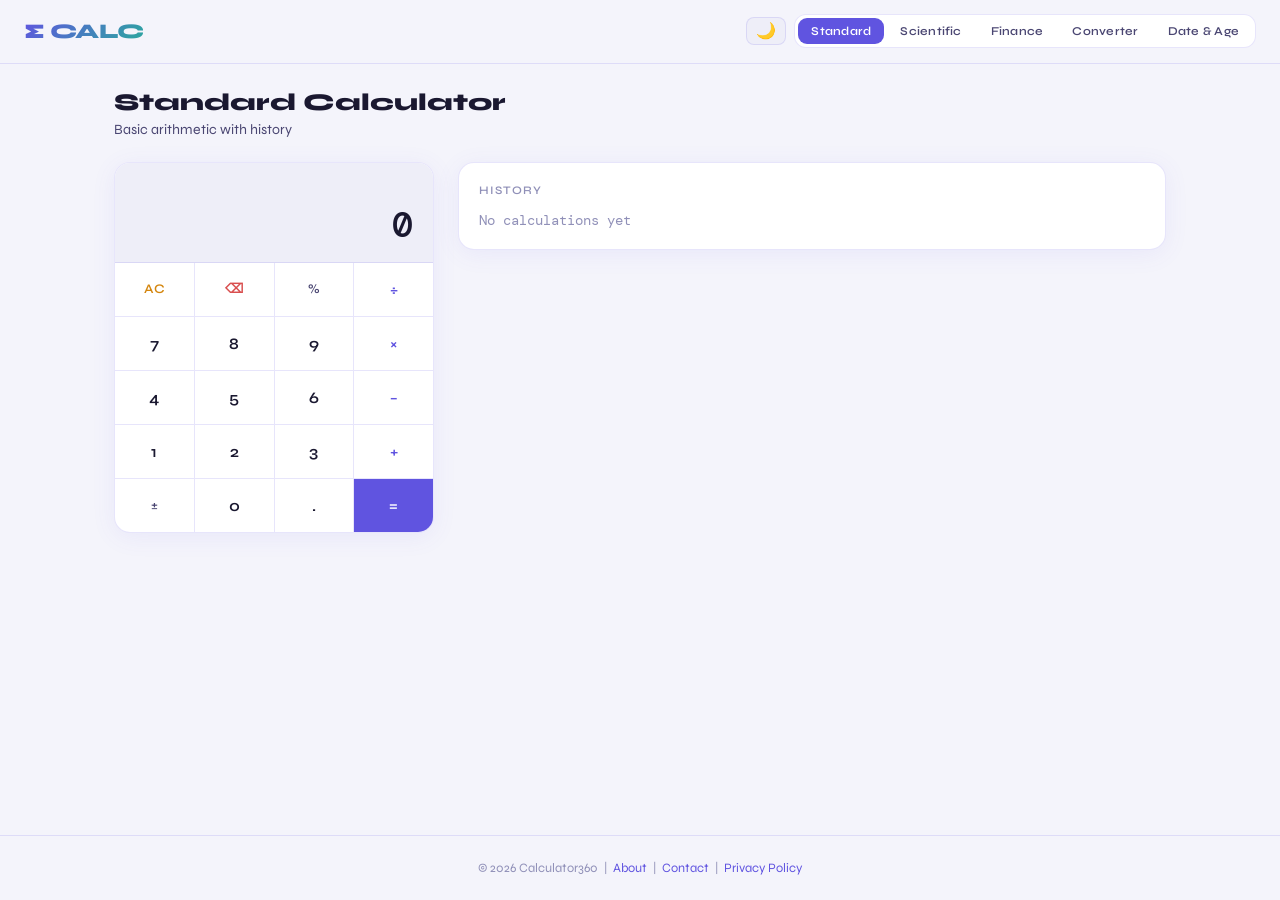
==== commit 3f69112f: "updated" ====
--- a/index.html
+++ b/index.html
@@ -392,11 +392,11 @@
 <nav>
   <div class="nav-left">
     <a href="/" class="logo">∑ CALC</a>
-    <div class="nav-links">
+    <!--<div class="nav-links">
       <a href="/about.html" class="nav-link">About</a>
       <a href="/contact.html" class="nav-link">Contact</a>
       <a href="/privacy-policy.html" class="nav-link">Privacy</a>
-    </div>
+    </div> -->
   </div>
   <div style="display:flex;align-items:center;gap:8px">
     <button class="theme-toggle" id="theme-toggle" title="Toggle theme" onclick="toggleTheme()">🌙</button>
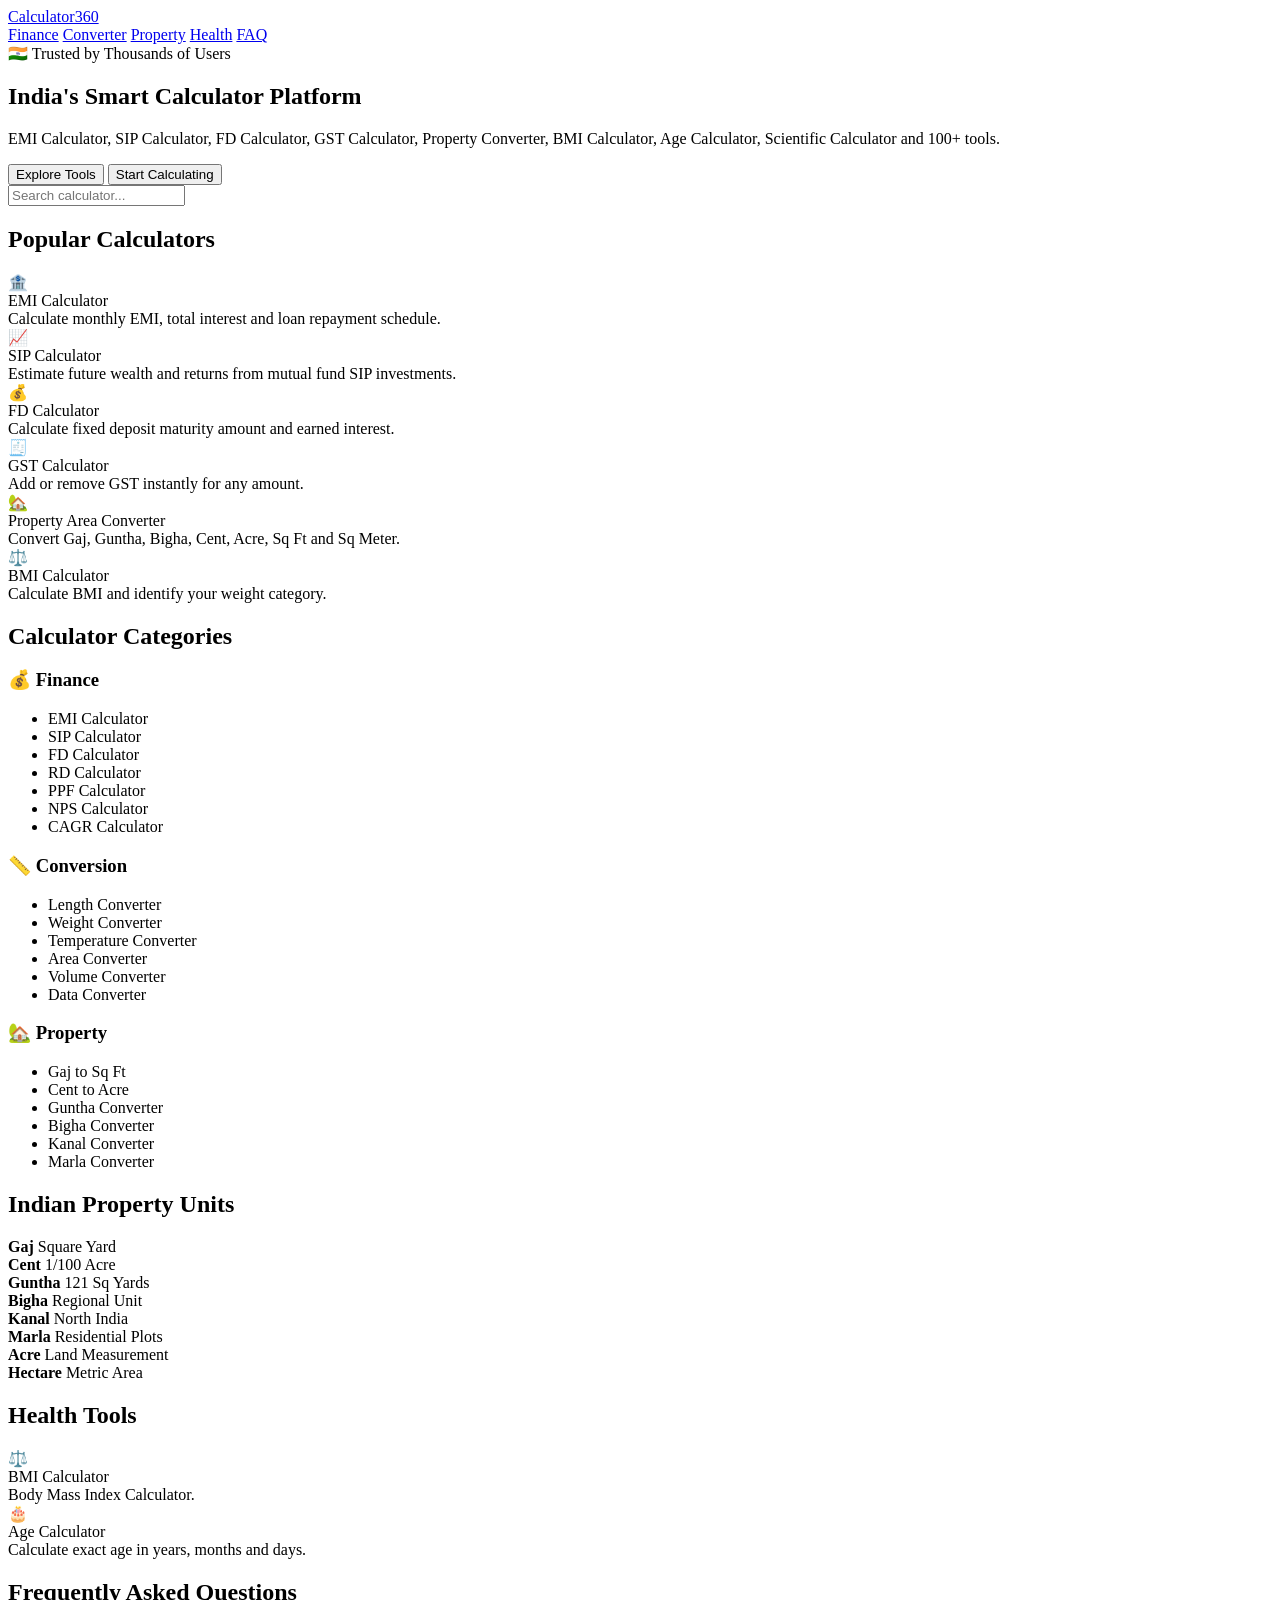
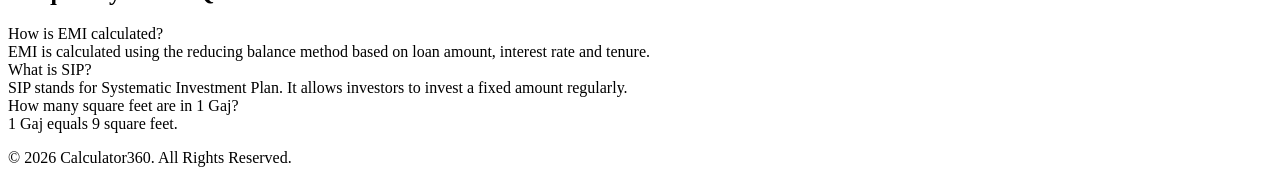
==== commit cbd75937: "revamp" ====
--- a/index.html
+++ b/index.html
@@ -1,987 +1,451 @@
 <!DOCTYPE html>
 <html lang="en">
 <head>
+
 <meta charset="UTF-8">
 <meta name="viewport" content="width=device-width, initial-scale=1.0">
-<meta name="google-site-verification" content="jZyH4g_LHIwn-QOhNjRMjxn72c-Yq_e8MPhY8p6Dewo" />
-<title>Calculator360 — Free Online Calculator</title>
-<meta name="description" content="Free all-in-one calculator — Standard, Scientific, Finance (EMI, SIP, GST), Unit Converter, Date & Age Calculator. No sign-up required.">
-<meta name="keywords" content="calculator, scientific calculator, EMI calculator, SIP calculator, GST calculator, unit converter, age calculator, online calculator India">
-<meta property="og:title" content="Calculator360 — Free Online Calculator">
-<meta property="og:description" content="Free all-in-one calculator for standard, scientific, finance, unit conversion and date calculations.">
-<meta property="og:url" content="https://calculator360.co.in">
-<meta property="og:type" content="website">
-<link rel="canonical" href="https://calculator360.co.in">
-<script async src="https://pagead2.googlesyndication.com/pagead/js/adsbygoogle.js?client=ca-pub-6077803448106629" crossorigin="anonymous"></script>
-<link href="https://fonts.googleapis.com/css2?family=DM+Mono:wght@400;500&family=Syne:wght@400;600;700;800&display=swap" rel="stylesheet">
-<style>
-  *, *::before, *::after { box-sizing: border-box; margin: 0; padding: 0; }
-
-  /* ===== DARK MODE (default) ===== */
-  :root {
-    --bg: #0a0a0f;
-    --surface: #131318;
-    --surface2: #1c1c24;
-    --surface3: #242430;
-    --accent: #7c6ff7;
-    --accent2: #4fd1c5;
-    --accent3: #f6ad55;
-    --accent4: #fc8181;
-    --text: #f0eeff;
-    --text2: #9b97c4;
-    --text3: #5c5880;
-    --border: rgba(124,111,247,0.15);
-    --border2: rgba(124,111,247,0.3);
-    --nav-bg: rgba(10,10,15,0.92);
-    --radius: 16px;
-    --mono: 'DM Mono', monospace;
-    --head: 'Syne', sans-serif;
-    --shadow: 0 4px 24px rgba(0,0,0,0.3);
-  }
-
-  /* ===== LIGHT MODE (auto from device) ===== */
-  @media (prefers-color-scheme: light) {
-    :root {
-      --bg: #f4f4fb;
-      --surface: #ffffff;
-      --surface2: #eeeef8;
-      --surface3: #e4e4f0;
-      --accent: #6054e0;
-      --accent2: #2ba89e;
-      --accent3: #d4860e;
-      --accent4: #d94f4f;
-      --text: #1a1830;
-      --text2: #4a4672;
-      --text3: #9090b8;
-      --border: rgba(96,84,224,0.15);
-      --border2: rgba(96,84,224,0.3);
-      --nav-bg: rgba(244,244,251,0.95);
-      --shadow: 0 4px 24px rgba(96,84,224,0.08);
-    }
-  }
-
-  html { scroll-behavior: smooth; }
-
-  body {
-    font-family: var(--head);
-    background: var(--bg);
-    color: var(--text);
-    min-height: 100vh;
-    display: flex;
-    flex-direction: column;
-    transition: background 0.3s, color 0.3s;
-  }
-
-  /* ===== NAV ===== */
-  nav {
-    display: flex;
-    align-items: center;
-    justify-content: space-between;
-    padding: 0.9rem 1.5rem;
-    border-bottom: 1px solid var(--border);
-    position: sticky;
-    top: 0;
-    background: var(--nav-bg);
-    backdrop-filter: blur(14px);
-    -webkit-backdrop-filter: blur(14px);
-    z-index: 200;
-    gap: 10px;
-    flex-wrap: wrap;
-  }
-  .nav-left { display: flex; align-items: center; gap: 18px; }
-  .logo {
-    font-size: 1.3rem;
-    font-weight: 800;
-    letter-spacing: -0.03em;
-    background: linear-gradient(135deg, var(--accent), var(--accent2));
-    -webkit-background-clip: text;
-    -webkit-text-fill-color: transparent;
-    text-decoration: none;
-    white-space: nowrap;
-  }
-  .nav-links { display: flex; gap: 14px; align-items: center; }
-  .nav-link {
-    font-family: var(--head);
-    font-size: 0.8rem;
-    font-weight: 600;
-    color: var(--text2);
-    text-decoration: none;
-    transition: color 0.15s;
-    white-space: nowrap;
-  }
-  .nav-link:hover { color: var(--accent); }
-
-  /* ===== BOTTOM TAB BAR (mobile) ===== */
-  .tab-bar {
-    display: none;
-    position: fixed;
-    bottom: 0; left: 0; right: 0;
-    background: var(--nav-bg);
-    backdrop-filter: blur(14px);
-    -webkit-backdrop-filter: blur(14px);
-    border-top: 1px solid var(--border);
-    z-index: 200;
-    padding: 6px 0 max(6px, env(safe-area-inset-bottom));
-  }
-  .tab-bar-inner {
-    display: flex;
-    justify-content: space-around;
-    align-items: center;
-  }
-  .tab-btn {
-    display: flex;
-    flex-direction: column;
-    align-items: center;
-    gap: 2px;
-    font-family: var(--head);
-    font-size: 0.6rem;
-    font-weight: 700;
-    color: var(--text3);
-    background: none;
-    border: none;
-    cursor: pointer;
-    padding: 6px 10px;
-    border-radius: 10px;
-    transition: all 0.15s;
-    letter-spacing: 0.02em;
-    min-width: 56px;
-  }
-  .tab-btn .tab-icon { font-size: 1.3rem; line-height: 1; }
-  .tab-btn.active { color: var(--accent); }
-  .tab-btn.active .tab-icon-wrap {
-    background: rgba(124,111,247,0.12);
-    border-radius: 10px;
-    padding: 3px 10px;
-  }
-
-  /* ===== DESKTOP NAV TABS ===== */
-  .nav-tabs {
-    display: flex;
-    gap: 3px;
-    background: var(--surface);
-    border: 1px solid var(--border);
-    border-radius: 12px;
-    padding: 3px;
-  }
-  .nav-tab {
-    font-family: var(--head);
-    font-size: 0.75rem;
-    font-weight: 600;
-    letter-spacing: 0.02em;
-    padding: 6px 13px;
-    border-radius: 9px;
-    border: none;
-    background: transparent;
-    color: var(--text2);
-    cursor: pointer;
-    transition: all 0.2s;
-    white-space: nowrap;
-  }
-  .nav-tab:hover { color: var(--text); background: var(--surface2); }
-  .nav-tab.active { background: var(--accent); color: #fff; }
-
-  /* ===== PAGES ===== */
-  .page { display: none; padding: 1.5rem; max-width: 1100px; margin: 0 auto; width: 100%; }
-  .page.active { display: block; }
-
-  /* ===== PAGE HEADER ===== */
-  .page-header { margin-bottom: 1.5rem; }
-  .page-header h1 { font-size: 1.5rem; font-weight: 800; margin-bottom: 4px; }
-  .page-header p { color: var(--text2); font-size: 0.88rem; }
-
-  /* ===== STANDARD CALC ===== */
-  .calc-wrap { display: flex; gap: 1.5rem; align-items: flex-start; }
-  .calc-main {
-    width: 320px; flex-shrink: 0;
-    background: var(--surface);
-    border: 1px solid var(--border);
-    border-radius: var(--radius);
-    overflow: hidden;
-    box-shadow: var(--shadow);
-  }
-  .calc-display {
-    padding: 1.25rem 1.25rem 0.875rem;
-    min-height: 100px;
-    display: flex; flex-direction: column;
-    justify-content: flex-end; align-items: flex-end;
-    background: var(--surface2);
-    border-bottom: 1px solid var(--border);
-  }
-  .calc-expr { font-family: var(--mono); font-size: 0.82rem; color: var(--text3); min-height: 1.2em; word-break: break-all; text-align: right; }
-  .calc-result { font-family: var(--mono); font-size: 2.2rem; font-weight: 500; color: var(--text); word-break: break-all; text-align: right; transition: color 0.15s; }
-  .calc-result.updated { color: var(--accent); }
-  .calc-buttons { display: grid; grid-template-columns: repeat(4, 1fr); gap: 1px; background: var(--border); }
-  .calc-btn {
-    font-family: var(--head); font-size: 1rem; font-weight: 600;
-    padding: 17px 0; border: none; background: var(--surface); color: var(--text);
-    cursor: pointer; transition: background 0.12s, transform 0.1s; user-select: none;
-    -webkit-tap-highlight-color: transparent;
-  }
-  .calc-btn:hover { background: var(--surface3); }
-  .calc-btn:active { transform: scale(0.93); background: var(--surface3); }
-  .calc-btn.op { color: var(--accent); }
-  .calc-btn.fn { color: var(--text2); font-size: 0.82rem; }
-  .calc-btn.eq { background: var(--accent); color: #fff; }
-  .calc-btn.eq:hover { background: #5a4ed0; }
-  .calc-btn.del { color: var(--accent4); }
-  .calc-btn.clr { color: var(--accent3); }
-
-  .calc-history {
-    flex: 1; background: var(--surface); border: 1px solid var(--border);
-    border-radius: var(--radius); padding: 1.25rem; max-height: 420px; overflow-y: auto;
-    box-shadow: var(--shadow);
-  }
-  .history-title { font-size: 0.72rem; font-weight: 600; letter-spacing: 0.1em; text-transform: uppercase; color: var(--text3); margin-bottom: 0.875rem; }
-  .history-list { display: flex; flex-direction: column; gap: 7px; }
-  .history-item {
-    font-family: var(--mono); font-size: 0.85rem; padding: 9px 12px;
-    background: var(--surface2); border-radius: 10px; border: 1px solid var(--border);
-    display: flex; justify-content: space-between; align-items: center;
-    cursor: pointer; transition: border-color 0.15s; gap: 8px;
-  }
-  .history-item:hover { border-color: var(--border2); }
-  .history-item .h-expr { color: var(--text2); font-size: 0.78rem; overflow: hidden; text-overflow: ellipsis; white-space: nowrap; }
-  .history-item .h-val { color: var(--accent2); font-weight: 500; white-space: nowrap; }
-  .history-empty { color: var(--text3); font-size: 0.88rem; font-family: var(--mono); }
-
-  /* ===== SCIENTIFIC ===== */
-  .sci-calc { background: var(--surface); border: 1px solid var(--border); border-radius: var(--radius); overflow: hidden; max-width: 580px; margin: 0 auto; box-shadow: var(--shadow); }
-  .sci-buttons { display: grid; grid-template-columns: repeat(5, 1fr); gap: 1px; background: var(--border); }
-  .sci-btn {
-    font-family: var(--mono); font-size: 0.78rem; font-weight: 500;
-    padding: 13px 2px; border: none; background: var(--surface); color: var(--text2);
-    cursor: pointer; transition: background 0.12s; text-align: center;
-    -webkit-tap-highlight-color: transparent;
-  }
-  .sci-btn:hover { background: var(--surface3); color: var(--text); }
-  .sci-btn:active { background: var(--surface3); }
-  .sci-btn.num { color: var(--text); font-size: 0.95rem; }
-  .sci-btn.op2 { color: var(--accent); }
-  .sci-btn.spec { color: var(--accent2); }
-  .sci-btn.eq2 { background: var(--accent); color: #fff; font-size: 0.95rem; }
-  .sci-btn.eq2:hover { background: #5a4ed0; }
-  .sci-btn.clr2 { color: var(--accent3); }
-  .sci-mode { display: flex; gap: 8px; padding: 10px 12px; border-bottom: 1px solid var(--border); background: var(--surface2); }
-  .mode-btn { font-family: var(--head); font-size: 0.7rem; font-weight: 600; padding: 4px 12px; border-radius: 8px; border: 1px solid var(--border2); background: transparent; color: var(--text2); cursor: pointer; transition: all 0.15s; }
-  .mode-btn.active { background: var(--accent); color: #fff; border-color: transparent; }
-
-  /* ===== FINANCE ===== */
-  .finance-grid { display: grid; grid-template-columns: repeat(auto-fit, minmax(280px, 1fr)); gap: 1.25rem; }
-  .finance-card { background: var(--surface); border: 1px solid var(--border); border-radius: var(--radius); padding: 1.5rem; box-shadow: var(--shadow); }
-  .card-title { font-size: 0.95rem; font-weight: 700; margin-bottom: 1.1rem; display: flex; align-items: center; gap: 8px; }
-  .card-icon { width: 30px; height: 30px; border-radius: 8px; display: flex; align-items: center; justify-content: center; font-size: 0.95rem; flex-shrink: 0; }
-  .icon-purple { background: rgba(124,111,247,0.15); }
-  .icon-teal   { background: rgba(79,209,197,0.15); }
-  .icon-amber  { background: rgba(246,173,85,0.15); }
-  .icon-red    { background: rgba(252,129,129,0.15); }
-  .field { margin-bottom: 0.875rem; }
-  .field label { display: block; font-size: 0.72rem; font-weight: 600; letter-spacing: 0.05em; color: var(--text2); margin-bottom: 5px; text-transform: uppercase; }
-  .field input, .field select {
-    width: 100%; font-family: var(--mono); font-size: 0.92rem;
-    padding: 10px 12px; background: var(--surface2); border: 1px solid var(--border);
-    border-radius: 10px; color: var(--text); outline: none; transition: border-color 0.15s;
-    -webkit-appearance: none; appearance: none;
-  }
-  .field select { background-image: url("data:image/svg+xml,%3Csvg xmlns='http://www.w3.org/2000/svg' width='12' height='8' viewBox='0 0 12 8'%3E%3Cpath d='M1 1l5 5 5-5' stroke='%239b97c4' stroke-width='1.5' fill='none' stroke-linecap='round'/%3E%3C/svg%3E"); background-repeat: no-repeat; background-position: right 12px center; padding-right: 32px; }
-  .field input:focus, .field select:focus { border-color: var(--accent); }
-  .calc-result-box { background: var(--surface2); border: 1px solid var(--border); border-radius: 10px; padding: 12px; margin-top: 4px; font-family: var(--mono); }
-  .result-label { font-size: 0.68rem; color: var(--text3); letter-spacing: 0.06em; text-transform: uppercase; margin-bottom: 4px; }
-  .result-value { font-size: 1.4rem; font-weight: 500; color: var(--accent); }
-  .btn-calc { width: 100%; font-family: var(--head); font-weight: 700; font-size: 0.88rem; padding: 11px; background: var(--accent); color: #fff; border: none; border-radius: 10px; cursor: pointer; transition: background 0.15s; margin-top: 4px; -webkit-tap-highlight-color: transparent; }
-  .btn-calc:hover { background: #5a4ed0; }
-  .btn-calc:active { opacity: 0.85; }
-
-  /* ===== CONVERTER ===== */
-  .converter-wrap { display: grid; grid-template-columns: 200px 1fr; gap: 1.25rem; }
-  .cat-list { background: var(--surface); border: 1px solid var(--border); border-radius: var(--radius); overflow: hidden; box-shadow: var(--shadow); }
-  .cat-select-mobile { display: none; width: 100%; font-family: var(--head); font-size: 0.9rem; font-weight: 600; padding: 12px 14px; background: var(--surface); border: 1px solid var(--border); border-radius: var(--radius); color: var(--text); outline: none; -webkit-appearance: none; }
-  .cat-item { padding: 12px 16px; font-size: 0.86rem; font-weight: 600; cursor: pointer; border-bottom: 1px solid var(--border); color: var(--text2); transition: all 0.15s; display: flex; align-items: center; gap: 8px; }
-  .cat-item:last-child { border-bottom: none; }
-  .cat-item:hover { background: var(--surface2); color: var(--text); }
-  .cat-item.active { background: var(--surface2); color: var(--accent); border-left: 3px solid var(--accent); }
-  .converter-panel { background: var(--surface); border: 1px solid var(--border); border-radius: var(--radius); padding: 1.5rem; box-shadow: var(--shadow); }
-  .conv-title { font-size: 1.1rem; font-weight: 700; margin-bottom: 1.25rem; }
-  .conv-row { display: flex; gap: 10px; align-items: flex-end; margin-bottom: 0.875rem; flex-wrap: wrap; }
-  .conv-field { flex: 1; min-width: 120px; }
-  .conv-field label { display: block; font-size: 0.72rem; font-weight: 600; letter-spacing: 0.05em; color: var(--text2); margin-bottom: 5px; text-transform: uppercase; }
-  .conv-field input, .conv-field select { width: 100%; font-family: var(--mono); font-size: 0.92rem; padding: 10px 12px; background: var(--surface2); border: 1px solid var(--border); border-radius: 10px; color: var(--text); outline: none; -webkit-appearance: none; }
-  .conv-field input:focus, .conv-field select:focus { border-color: var(--accent); }
-  .conv-arrow { font-size: 1.4rem; color: var(--accent); padding-bottom: 8px; user-select: none; }
-  .conv-results { margin-top: 1.25rem; display: grid; grid-template-columns: repeat(auto-fill, minmax(155px, 1fr)); gap: 8px; }
-  .conv-chip { background: var(--surface2); border: 1px solid var(--border); border-radius: 10px; padding: 9px 12px; font-family: var(--mono); font-size: 0.8rem; }
-  .conv-chip .c-unit { color: var(--text3); margin-bottom: 2px; font-size: 0.68rem; }
-  .conv-chip .c-val { color: var(--accent2); font-weight: 500; }
-
-  /* ===== DATE/AGE ===== */
-  .date-grid { display: grid; grid-template-columns: repeat(auto-fit, minmax(260px, 1fr)); gap: 1.25rem; }
-
-  /* ===== FOOTER ===== */
-  .site-footer { text-align: center; padding: 1.5rem 1rem; color: var(--text3); font-size: 0.8rem; border-top: 1px solid var(--border); margin-top: auto; font-family: var(--head); }
-  .site-footer a { color: var(--accent); text-decoration: none; }
-
-  /* ===== THEME TOGGLE ===== */
-  .theme-toggle {
-    background: var(--surface2);
-    border: 1px solid var(--border);
-    border-radius: 8px;
-    color: var(--text2);
-    font-size: 1rem;
-    padding: 5px 9px;
-    cursor: pointer;
-    transition: all 0.15s;
-    line-height: 1;
-  }
-  .theme-toggle:hover { border-color: var(--accent); color: var(--accent); }
-
-  /* ===== RESPONSIVE ===== */
-  .footer-mobile-links { display: none; }
-
-  @media (max-width: 768px) {
-    nav { padding: 0.75rem 1rem; }
-    .nav-tabs { display: none; }
-    .tab-bar { display: block; }
-    .page { padding: 1rem; padding-bottom: 90px; }
-    .calc-wrap { flex-direction: column; }
-    .calc-main { width: 100%; }
-    .calc-btn { padding: 20px 0; font-size: 1.1rem; }
-    .calc-history { max-height: 200px; }
-    .converter-wrap { grid-template-columns: 1fr; }
-    .cat-list { display: none; }
-    .cat-select-mobile { display: block; margin-bottom: 1rem; }
-    .conv-row { flex-direction: column; }
-    .conv-arrow { display: none; }
-    .sci-btn { padding: 14px 2px; font-size: 0.72rem; }
-    .finance-grid { grid-template-columns: 1fr; }
-    .date-grid { grid-template-columns: 1fr; }
-    .nav-links { display: none; }
-    .page-header h1 { font-size: 1.25rem; }
-    .footer-mobile-links {
-      display: flex;
-      justify-content: center;
-      gap: 20px;
-      margin-top: 10px;
-      flex-wrap: wrap;
-    }
-    .footer-mobile-links a {
-      color: var(--accent);
-      text-decoration: none;
-      font-size: 0.85rem;
-      font-weight: 600;
-    }
-    .site-footer { padding-bottom: 1rem; }
-  }
-
-  @media (max-width: 400px) {
-    .calc-btn { padding: 17px 0; font-size: 1rem; }
-    .calc-result { font-size: 1.8rem; }
-    .sci-btn { padding: 11px 1px; font-size: 0.65rem; }
-  }
-
-  @media (min-width: 769px) {
-    .tab-bar { display: none !important; }
-  }
-
-  /* ===== SCROLLBAR ===== */
-  ::-webkit-scrollbar { width: 6px; height: 6px; }
-  ::-webkit-scrollbar-track { background: var(--surface); }
-  ::-webkit-scrollbar-thumb { background: var(--border2); border-radius: 3px; }
-</style>
+
+<title>Calculator360 - India's Smart Calculator Platform</title>
+
+<meta name="description"
+content="Free online calculators for EMI, SIP, FD, GST, Property Area Conversion, BMI, Age Calculator and more.">
+
+<link rel="stylesheet" href="css/style.css">
+
+<link rel="preconnect" href="https://fonts.googleapis.com">
+<link href="https://fonts.googleapis.com/css2?family=Inter:wght@300;400;500;600;700;800;900&display=swap" rel="stylesheet">
+
 </head>
 <body>
 
-<nav>
-  <div class="nav-left">
-    <a href="/" class="logo">∑ CALC</a>
-    <!--<div class="nav-links">
-      <a href="/about.html" class="nav-link">About</a>
-      <a href="/contact.html" class="nav-link">Contact</a>
-      <a href="/privacy-policy.html" class="nav-link">Privacy</a>
-    </div> -->
-  </div>
-  <div style="display:flex;align-items:center;gap:8px">
-    <button class="theme-toggle" id="theme-toggle" title="Toggle theme" onclick="toggleTheme()">🌙</button>
-    <div class="nav-tabs">
-      <button class="nav-tab active" onclick="showPage('standard',this)">Standard</button>
-      <button class="nav-tab" onclick="showPage('scientific',this)">Scientific</button>
-      <button class="nav-tab" onclick="showPage('finance',this)">Finance</button>
-      <button class="nav-tab" onclick="showPage('converter',this)">Converter</button>
-      <button class="nav-tab" onclick="showPage('date',this)">Date & Age</button>
-    </div>
-  </div>
+<!-- =====================================
+NAVBAR
+===================================== -->
+
+<nav class="navbar">
+
+<div class="container nav-inner">
+
+<a href="/" class="logo">
+Calculator360
+</a>
+
+<div class="nav-links">
+
+<a href="#finance">Finance</a>
+
+<a href="#converter">Converter</a>
+
+<a href="#property">Property</a>
+
+<a href="#health">Health</a>
+
+<a href="#faq">FAQ</a>
+
+</div>
+
+</div>
+
 </nav>
 
-<!-- MOBILE BOTTOM TAB BAR -->
-<div class="tab-bar">
-  <div class="tab-bar-inner">
-    <button class="tab-btn active" id="tab-standard" onclick="showPage('standard',this)">
-      <div class="tab-icon-wrap"><span class="tab-icon">🔢</span></div>
-      <span>Standard</span>
-    </button>
-    <button class="tab-btn" id="tab-scientific" onclick="showPage('scientific',this)">
-      <div class="tab-icon-wrap"><span class="tab-icon">🔬</span></div>
-      <span>Science</span>
-    </button>
-    <button class="tab-btn" id="tab-finance" onclick="showPage('finance',this)">
-      <div class="tab-icon-wrap"><span class="tab-icon">💰</span></div>
-      <span>Finance</span>
-    </button>
-    <button class="tab-btn" id="tab-converter" onclick="showPage('converter',this)">
-      <div class="tab-icon-wrap"><span class="tab-icon">📏</span></div>
-      <span>Convert</span>
-    </button>
-    <button class="tab-btn" id="tab-date" onclick="showPage('date',this)">
-      <div class="tab-icon-wrap"><span class="tab-icon">📅</span></div>
-      <span>Date</span>
-    </button>
-  </div>
-</div>
-
-<!-- =================== STANDARD =================== -->
-<div class="page active" id="page-standard">
-  <div class="page-header">
-    <h1>Standard Calculator</h1>
-    <p>Basic arithmetic with history</p>
-  </div>
-  <div class="calc-wrap">
-    <div class="calc-main">
-      <div class="calc-display">
-        <div class="calc-expr" id="std-expr"></div>
-        <div class="calc-result" id="std-result">0</div>
-      </div>
-      <div class="calc-buttons">
-        <button class="calc-btn fn clr" onclick="stdAC()">AC</button>
-        <button class="calc-btn fn del" onclick="stdDel()">⌫</button>
-        <button class="calc-btn fn" onclick="stdPercent()">%</button>
-        <button class="calc-btn op" onclick="stdOp('/')">÷</button>
-        <button class="calc-btn" onclick="stdNum('7')">7</button>
-        <button class="calc-btn" onclick="stdNum('8')">8</button>
-        <button class="calc-btn" onclick="stdNum('9')">9</button>
-        <button class="calc-btn op" onclick="stdOp('*')">×</button>
-        <button class="calc-btn" onclick="stdNum('4')">4</button>
-        <button class="calc-btn" onclick="stdNum('5')">5</button>
-        <button class="calc-btn" onclick="stdNum('6')">6</button>
-        <button class="calc-btn op" onclick="stdOp('-')">−</button>
-        <button class="calc-btn" onclick="stdNum('1')">1</button>
-        <button class="calc-btn" onclick="stdNum('2')">2</button>
-        <button class="calc-btn" onclick="stdNum('3')">3</button>
-        <button class="calc-btn op" onclick="stdOp('+')">+</button>
-        <button class="calc-btn fn" onclick="stdNeg()">±</button>
-        <button class="calc-btn" onclick="stdNum('0')">0</button>
-        <button class="calc-btn" onclick="stdDot()">.</button>
-        <button class="calc-btn eq" onclick="stdEq()">=</button>
-      </div>
-    </div>
-    <div class="calc-history">
-      <div class="history-title">History</div>
-      <div class="history-list" id="std-history">
-        <div class="history-empty">No calculations yet</div>
-      </div>
-    </div>
-  </div>
-</div>
-
-<!-- =================== SCIENTIFIC =================== -->
-<div class="page" id="page-scientific">
-  <div class="page-header">
-    <h1>Scientific Calculator</h1>
-    <p>Advanced math functions, trig, logarithms</p>
-  </div>
-  <div class="sci-calc">
-    <div class="calc-display">
-      <div class="calc-expr" id="sci-expr"></div>
-      <div class="calc-result" id="sci-result">0</div>
-    </div>
-    <div class="sci-mode">
-      <button class="mode-btn active" id="mode-deg" onclick="setMode('deg')">DEG</button>
-      <button class="mode-btn" id="mode-rad" onclick="setMode('rad')">RAD</button>
-    </div>
-    <div class="sci-buttons">
-      <button class="sci-btn spec" onclick="sciFn('sin(')">sin</button>
-      <button class="sci-btn spec" onclick="sciFn('cos(')">cos</button>
-      <button class="sci-btn spec" onclick="sciFn('tan(')">tan</button>
-      <button class="sci-btn spec" onclick="sciFn('log(')">log</button>
-      <button class="sci-btn spec" onclick="sciFn('ln(')">ln</button>
-      <button class="sci-btn spec" onclick="sciFn('asin(')">sin⁻¹</button>
-      <button class="sci-btn spec" onclick="sciFn('acos(')">cos⁻¹</button>
-      <button class="sci-btn spec" onclick="sciFn('atan(')">tan⁻¹</button>
-      <button class="sci-btn spec" onclick="sciFn('sqrt(')">√</button>
-      <button class="sci-btn spec" onclick="sciFn('cbrt(')">∛</button>
-      <button class="sci-btn spec" onclick="sciConst('Math.PI')">π</button>
-      <button class="sci-btn spec" onclick="sciConst('Math.E')">e</button>
-      <button class="sci-btn op2" onclick="sciFn('(')"> ( </button>
-      <button class="sci-btn op2" onclick="sciFn(')')"> ) </button>
-      <button class="sci-btn spec" onclick="sciFn('Math.abs(')">|x|</button>
-      <button class="sci-btn spec" onclick="sciPow('2')">x²</button>
-      <button class="sci-btn spec" onclick="sciPow('3')">x³</button>
-      <button class="sci-btn spec" onclick="sciFn('Math.pow(')">xⁿ</button>
-      <button class="sci-btn spec" onclick="sciConst('1/')">1/x</button>
-      <button class="sci-btn spec" onclick="sciConst('Math.factorial(')">n!</button>
-      <button class="sci-btn clr2" onclick="sciAC()">AC</button>
-      <button class="sci-btn clr2" onclick="sciDel()">⌫</button>
-      <button class="sci-btn op2" onclick="sciFn('%')">%</button>
-      <button class="sci-btn op2" onclick="sciFn('/')">÷</button>
-      <button class="sci-btn op2" onclick="sciFn('*')">×</button>
-      <button class="sci-btn num" onclick="sciNum('7')">7</button>
-      <button class="sci-btn num" onclick="sciNum('8')">8</button>
-      <button class="sci-btn num" onclick="sciNum('9')">9</button>
-      <button class="sci-btn op2" onclick="sciFn('-')">−</button>
-      <button class="sci-btn op2" onclick="sciFn('+')">+</button>
-      <button class="sci-btn num" onclick="sciNum('4')">4</button>
-      <button class="sci-btn num" onclick="sciNum('5')">5</button>
-      <button class="sci-btn num" onclick="sciNum('6')">6</button>
-      <button class="sci-btn num" onclick="sciNum('1')">1</button>
-      <button class="sci-btn num" onclick="sciNum('2')">2</button>
-      <button class="sci-btn num" onclick="sciNum('3')">3</button>
-      <button class="sci-btn num" onclick="sciNum('0')">0</button>
-      <button class="sci-btn num" onclick="sciFn('.')">.</button>
-      <button class="sci-btn spec" onclick="sciFn('E')">EXP</button>
-      <button class="sci-btn eq2" onclick="sciEq()" style="grid-column:span 2">=</button>
-    </div>
-  </div>
-</div>
-
-<!-- =================== FINANCE =================== -->
-<div class="page" id="page-finance">
-  <div class="page-header">
-    <h1>Finance Calculators</h1>
-    <p>Loans, investments, interest & more</p>
-  </div>
-  <div class="finance-grid">
-    <div class="finance-card">
-      <div class="card-title"><div class="card-icon icon-purple">🏦</div> Loan EMI</div>
-      <div class="field"><label>Principal Amount (₹)</label><input id="emi-p" type="number" inputmode="decimal" value="500000" /></div>
-      <div class="field"><label>Annual Interest Rate (%)</label><input id="emi-r" type="number" inputmode="decimal" value="8.5" step="0.1"/></div>
-      <div class="field"><label>Tenure (Months)</label><input id="emi-n" type="number" inputmode="numeric" value="120"/></div>
-      <button class="btn-calc" onclick="calcEMI()">Calculate EMI</button>
-      <div class="calc-result-box" id="emi-res" style="display:none">
-        <div class="result-label">Monthly EMI</div>
-        <div class="result-value" id="emi-val"></div>
-        <div style="margin-top:8px;font-size:0.75rem;color:var(--text3)" id="emi-detail"></div>
-      </div>
-    </div>
-    <div class="finance-card">
-      <div class="card-title"><div class="card-icon icon-teal">📈</div> SIP Returns</div>
-      <div class="field"><label>Monthly Investment (₹)</label><input id="sip-p" type="number" inputmode="decimal" value="5000"/></div>
-      <div class="field"><label>Expected Annual Return (%)</label><input id="sip-r" type="number" inputmode="decimal" value="12" step="0.1"/></div>
-      <div class="field"><label>Duration (Years)</label><input id="sip-n" type="number" inputmode="numeric" value="10"/></div>
-      <button class="btn-calc" onclick="calcSIP()">Calculate</button>
-      <div class="calc-result-box" id="sip-res" style="display:none">
-        <div class="result-label">Total Value</div>
-        <div class="result-value" id="sip-val"></div>
-        <div style="margin-top:8px;font-size:0.75rem;color:var(--text3)" id="sip-detail"></div>
-      </div>
-    </div>
-    <div class="finance-card">
-      <div class="card-title"><div class="card-icon icon-amber">💰</div> Compound Interest</div>
-      <div class="field"><label>Principal (₹)</label><input id="ci-p" type="number" inputmode="decimal" value="100000"/></div>
-      <div class="field"><label>Rate (% per year)</label><input id="ci-r" type="number" inputmode="decimal" value="7" step="0.1"/></div>
-      <div class="field"><label>Time (Years)</label><input id="ci-t" type="number" inputmode="numeric" value="5"/></div>
-      <div class="field"><label>Compounding</label>
-        <select id="ci-n">
-          <option value="1">Annually</option>
-          <option value="2">Semi-annually</option>
-          <option value="4">Quarterly</option>
-          <option value="12" selected>Monthly</option>
-          <option value="365">Daily</option>
-        </select>
-      </div>
-      <button class="btn-calc" onclick="calcCI()">Calculate</button>
-      <div class="calc-result-box" id="ci-res" style="display:none">
-        <div class="result-label">Final Amount</div>
-        <div class="result-value" id="ci-val"></div>
-        <div style="margin-top:8px;font-size:0.75rem;color:var(--text3)" id="ci-detail"></div>
-      </div>
-    </div>
-    <div class="finance-card">
-      <div class="card-title"><div class="card-icon icon-red">🧾</div> GST Calculator</div>
-      <div class="field"><label>Amount (₹)</label><input id="gst-a" type="number" inputmode="decimal" value="1000"/></div>
-      <div class="field"><label>GST Rate (%)</label>
-        <select id="gst-r">
-          <option value="5">5%</option><option value="12">12%</option>
-          <option value="18" selected>18%</option><option value="28">28%</option>
-        </select>
-      </div>
-      <div class="field"><label>Type</label>
-        <select id="gst-t">
-          <option value="add">Add GST (excl. → incl.)</option>
-          <option value="remove">Remove GST (incl. → excl.)</option>
-        </select>
-      </div>
-      <button class="btn-calc" onclick="calcGST()">Calculate</button>
-      <div class="calc-result-box" id="gst-res" style="display:none">
-        <div class="result-label">Result</div>
-        <div class="result-value" id="gst-val"></div>
-        <div style="margin-top:8px;font-size:0.75rem;color:var(--text3)" id="gst-detail"></div>
-      </div>
-    </div>
-  </div>
-</div>
-
-<!-- =================== CONVERTER =================== -->
-<div class="page" id="page-converter">
-  <div class="page-header">
-    <h1>Unit Converter</h1>
-    <p>Convert between all common units instantly</p>
-  </div>
-  <select class="cat-select-mobile" onchange="setCatMobile(this.value)">
-    <option value="length">📏 Length</option>
-    <option value="weight">⚖️ Weight</option>
-    <option value="temp">🌡️ Temperature</option>
-    <option value="area">🟥 Area</option>
-    <option value="volume">🧴 Volume</option>
-    <option value="speed">🚀 Speed</option>
-    <option value="time">⏱️ Time</option>
-    <option value="data">💾 Data</option>
-    <option value="energy">⚡ Energy</option>
-  </select>
-  <div class="converter-wrap">
-    <div class="cat-list">
-      <div class="cat-item active" onclick="setCat('length',this)">📏 Length</div>
-      <div class="cat-item" onclick="setCat('weight',this)">⚖️ Weight</div>
-      <div class="cat-item" onclick="setCat('temp',this)">🌡️ Temperature</div>
-      <div class="cat-item" onclick="setCat('area',this)">🟥 Area</div>
-      <div class="cat-item" onclick="setCat('volume',this)">🧴 Volume</div>
-      <div class="cat-item" onclick="setCat('speed',this)">🚀 Speed</div>
-      <div class="cat-item" onclick="setCat('time',this)">⏱️ Time</div>
-      <div class="cat-item" onclick="setCat('data',this)">💾 Data</div>
-      <div class="cat-item" onclick="setCat('energy',this)">⚡ Energy</div>
-    </div>
-    <div class="converter-panel">
-      <div class="conv-title" id="conv-title">Length Converter</div>
-      <div class="conv-row">
-        <div class="conv-field">
-          <label>Value</label>
-          <input type="number" inputmode="decimal" id="conv-input" value="1" oninput="doConvert()"/>
-        </div>
-        <div class="conv-arrow">→</div>
-        <div class="conv-field">
-          <label>From Unit</label>
-          <select id="conv-from" onchange="doConvert()"></select>
-        </div>
-      </div>
-      <div id="conv-results" class="conv-results"></div>
-    </div>
-  </div>
-</div>
-
-<!-- =================== DATE & AGE =================== -->
-<div class="page" id="page-date">
-  <div class="page-header">
-    <h1>Date & Age Calculator</h1>
-    <p>Calculate age, date differences, and more</p>
-  </div>
-  <div class="date-grid">
-    <div class="finance-card">
-      <div class="card-title"><div class="card-icon icon-purple">🎂</div> Age Calculator</div>
-      <div class="field"><label>Date of Birth</label><input id="age-dob" type="date"/></div>
-      <div class="field"><label>Calculate Age As Of</label><input id="age-ref" type="date"/></div>
-      <button class="btn-calc" onclick="calcAge()">Calculate Age</button>
-      <div class="calc-result-box" id="age-res" style="display:none">
-        <div class="result-label">Age</div>
-        <div class="result-value" id="age-val"></div>
-        <div style="margin-top:8px;font-size:0.75rem;color:var(--text3)" id="age-detail"></div>
-      </div>
-    </div>
-    <div class="finance-card">
-      <div class="card-title"><div class="card-icon icon-teal">📅</div> Date Difference</div>
-      <div class="field"><label>Start Date</label><input id="dd-start" type="date"/></div>
-      <div class="field"><label>End Date</label><input id="dd-end" type="date"/></div>
-      <button class="btn-calc" onclick="calcDateDiff()">Calculate Difference</button>
-      <div class="calc-result-box" id="dd-res" style="display:none">
-        <div class="result-label">Duration</div>
-        <div class="result-value" id="dd-val"></div>
-        <div style="margin-top:8px;font-size:0.75rem;color:var(--text3)" id="dd-detail"></div>
-      </div>
-    </div>
-    <div class="finance-card">
-      <div class="card-title"><div class="card-icon icon-amber">➕</div> Add / Subtract Days</div>
-      <div class="field"><label>Starting Date</label><input id="ad-start" type="date"/></div>
-      <div class="field"><label>Days to Add (negative to subtract)</label><input id="ad-days" type="number" inputmode="numeric" value="30"/></div>
-      <button class="btn-calc" onclick="calcAddDays()">Calculate</button>
-      <div class="calc-result-box" id="ad-res" style="display:none">
-        <div class="result-label">Resulting Date</div>
-        <div class="result-value" id="ad-val" style="font-size:1rem"></div>
-        <div style="margin-top:8px;font-size:0.75rem;color:var(--text3)" id="ad-detail"></div>
-      </div>
-    </div>
-    <div class="finance-card">
-      <div class="card-title"><div class="card-icon icon-red">⚖️</div> BMI Calculator</div>
-      <div class="field"><label>Weight (kg)</label><input id="bmi-w" type="number" inputmode="decimal" value="70"/></div>
-      <div class="field"><label>Height (cm)</label><input id="bmi-h" type="number" inputmode="decimal" value="170"/></div>
-      <button class="btn-calc" onclick="calcBMI()">Calculate BMI</button>
-      <div class="calc-result-box" id="bmi-res" style="display:none">
-        <div class="result-label">BMI</div>
-        <div class="result-value" id="bmi-val"></div>
-        <div style="margin-top:8px;font-size:0.75rem;color:var(--text3)" id="bmi-detail"></div>
-      </div>
-    </div>
-  </div>
-</div>
-
-<footer class="site-footer">
-  © 2026 Calculator360 &nbsp;|&nbsp;
-  <a href="/about.html">About</a> &nbsp;|&nbsp;
-  <a href="/contact.html">Contact</a> &nbsp;|&nbsp;
-  <a href="/privacy-policy.html">Privacy Policy</a>
-  <div class="footer-mobile-links">
-    <a href="/about.html">About Us</a>
-    <a href="/contact.html">Contact</a>
-    <a href="/privacy-policy.html">Privacy Policy</a>
-  </div>
+<!-- =====================================
+HERO
+===================================== -->
+
+<section class="hero">
+
+<div class="container">
+
+<div class="hero-badge">
+🇮🇳 Trusted by Thousands of Users
+</div>
+
+<h1>
+India's Smart Calculator Platform
+</h1>
+
+<p>
+
+EMI Calculator, SIP Calculator, FD Calculator,
+GST Calculator, Property Converter,
+BMI Calculator, Age Calculator,
+Scientific Calculator and 100+ tools.
+
+</p>
+
+<div class="hero-actions">
+
+<button class="btn btn-primary">
+Explore Tools
+</button>
+
+<button class="btn btn-secondary">
+Start Calculating
+</button>
+
+</div>
+
+<div class="search-wrap">
+
+<input
+type="text"
+class="search-box"
+placeholder="Search calculator..."
+id="calculatorSearch">
+
+</div>
+
+</div>
+
+</section>
+
+<!-- =====================================
+POPULAR TOOLS
+===================================== -->
+
+<section class="section">
+
+<div class="container">
+
+<h2 class="section-title">
+Popular Calculators
+</h2>
+
+<div class="tool-grid">
+
+<div class="tool-card">
+
+<div class="tool-icon">🏦</div>
+
+<div class="tool-title">
+EMI Calculator
+</div>
+
+<div class="tool-desc">
+Calculate monthly EMI, total interest and loan repayment schedule.
+</div>
+
+</div>
+
+<div class="tool-card">
+
+<div class="tool-icon">📈</div>
+
+<div class="tool-title">
+SIP Calculator
+</div>
+
+<div class="tool-desc">
+Estimate future wealth and returns from mutual fund SIP investments.
+</div>
+
+</div>
+
+<div class="tool-card">
+
+<div class="tool-icon">💰</div>
+
+<div class="tool-title">
+FD Calculator
+</div>
+
+<div class="tool-desc">
+Calculate fixed deposit maturity amount and earned interest.
+</div>
+
+</div>
+
+<div class="tool-card">
+
+<div class="tool-icon">🧾</div>
+
+<div class="tool-title">
+GST Calculator
+</div>
+
+<div class="tool-desc">
+Add or remove GST instantly for any amount.
+</div>
+
+</div>
+
+<div class="tool-card">
+
+<div class="tool-icon">🏡</div>
+
+<div class="tool-title">
+Property Area Converter
+</div>
+
+<div class="tool-desc">
+Convert Gaj, Guntha, Bigha, Cent, Acre, Sq Ft and Sq Meter.
+</div>
+
+</div>
+
+<div class="tool-card">
+
+<div class="tool-icon">⚖️</div>
+
+<div class="tool-title">
+BMI Calculator
+</div>
+
+<div class="tool-desc">
+Calculate BMI and identify your weight category.
+</div>
+
+</div>
+
+</div>
+
+</div>
+
+</section>
+
+<!-- =====================================
+CATEGORIES
+===================================== -->
+
+<section class="section" id="finance">
+
+<div class="container">
+
+<h2 class="section-title">
+Calculator Categories
+</h2>
+
+<div class="category-grid">
+
+<div class="category-card">
+
+<h3>
+💰 Finance
+</h3>
+
+<ul>
+
+<li>EMI Calculator</li>
+<li>SIP Calculator</li>
+<li>FD Calculator</li>
+<li>RD Calculator</li>
+<li>PPF Calculator</li>
+<li>NPS Calculator</li>
+<li>CAGR Calculator</li>
+
+</ul>
+
+</div>
+
+<div class="category-card">
+
+<h3>
+📏 Conversion
+</h3>
+
+<ul>
+
+<li>Length Converter</li>
+<li>Weight Converter</li>
+<li>Temperature Converter</li>
+<li>Area Converter</li>
+<li>Volume Converter</li>
+<li>Data Converter</li>
+
+</ul>
+
+</div>
+
+<div class="category-card">
+
+<h3>
+🏡 Property
+</h3>
+
+<ul>
+
+<li>Gaj to Sq Ft</li>
+<li>Cent to Acre</li>
+<li>Guntha Converter</li>
+<li>Bigha Converter</li>
+<li>Kanal Converter</li>
+<li>Marla Converter</li>
+
+</ul>
+
+</div>
+
+</div>
+
+</div>
+
+</section>
+
+<!-- =====================================
+PROPERTY UNITS
+===================================== -->
+
+<section class="section" id="property">
+
+<div class="container">
+
+<h2 class="section-title">
+Indian Property Units
+</h2>
+
+<div class="property-highlight">
+
+<div class="property-unit">
+<strong>Gaj</strong>
+Square Yard
+</div>
+
+<div class="property-unit">
+<strong>Cent</strong>
+1/100 Acre
+</div>
+
+<div class="property-unit">
+<strong>Guntha</strong>
+121 Sq Yards
+</div>
+
+<div class="property-unit">
+<strong>Bigha</strong>
+Regional Unit
+</div>
+
+<div class="property-unit">
+<strong>Kanal</strong>
+North India
+</div>
+
+<div class="property-unit">
+<strong>Marla</strong>
+Residential Plots
+</div>
+
+<div class="property-unit">
+<strong>Acre</strong>
+Land Measurement
+</div>
+
+<div class="property-unit">
+<strong>Hectare</strong>
+Metric Area
+</div>
+
+</div>
+
+</div>
+
+</section>
+
+<!-- =====================================
+HEALTH
+===================================== -->
+
+<section class="section" id="health">
+
+<div class="container">
+
+<h2 class="section-title">
+Health Tools
+</h2>
+
+<div class="tool-grid">
+
+<div class="tool-card">
+<div class="tool-icon">⚖️</div>
+<div class="tool-title">BMI Calculator</div>
+<div class="tool-desc">Body Mass Index Calculator.</div>
+</div>
+
+<div class="tool-card">
+<div class="tool-icon">🎂</div>
+<div class="tool-title">Age Calculator</div>
+<div class="tool-desc">Calculate exact age in years, months and days.</div>
+</div>
+
+</div>
+
+</div>
+
+</section>
+
+<!-- =====================================
+FAQ
+===================================== -->
+
+<section class="section" id="faq">
+
+<div class="container">
+
+<div class="faq">
+
+<h2 class="section-title">
+Frequently Asked Questions
+</h2>
+
+<div class="faq-item">
+
+<div class="faq-question">
+How is EMI calculated?
+</div>
+
+<div class="faq-answer">
+EMI is calculated using the reducing balance method based on loan amount, interest rate and tenure.
+</div>
+
+</div>
+
+<div class="faq-item">
+
+<div class="faq-question">
+What is SIP?
+</div>
+
+<div class="faq-answer">
+SIP stands for Systematic Investment Plan. It allows investors to invest a fixed amount regularly.
+</div>
+
+</div>
+
+<div class="faq-item">
+
+<div class="faq-question">
+How many square feet are in 1 Gaj?
+</div>
+
+<div class="faq-answer">
+1 Gaj equals 9 square feet.
+</div>
+
+</div>
+
+</div>
+
+</div>
+
+</section>
+
+<!-- =====================================
+FOOTER
+===================================== -->
+
+<footer class="footer">
+
+<div class="container">
+
+<p>
+© 2026 Calculator360. All Rights Reserved.
+</p>
+
+</div>
+
 </footer>
 
-<script>
-// ===== THEME =====
-let manualTheme = localStorage.getItem('theme') || 'auto';
-function applyTheme() {
-  const isDark = manualTheme === 'dark' || (manualTheme === 'auto' && window.matchMedia('(prefers-color-scheme: dark)').matches);
-  document.documentElement.style.setProperty('color-scheme', isDark ? 'dark' : 'light');
-  document.getElementById('theme-toggle').textContent = isDark ? '☀️' : '🌙';
-}
-function toggleTheme() {
-  const isDark = manualTheme === 'dark' || (manualTheme === 'auto' && window.matchMedia('(prefers-color-scheme: dark)').matches);
-  manualTheme = isDark ? 'light' : 'dark';
-  localStorage.setItem('theme', manualTheme);
-  applyTheme();
-  // Force CSS variable reload by toggling a class
-  document.body.classList.add('theme-transitioning');
-  setTimeout(() => document.body.classList.remove('theme-transitioning'), 300);
-}
-applyTheme();
-window.matchMedia('(prefers-color-scheme: dark)').addEventListener('change', () => { if (manualTheme === 'auto') applyTheme(); });
-
-// ===== PAGE NAV =====
-function showPage(id, btn) {
-  document.querySelectorAll('.page').forEach(p => p.classList.remove('active'));
-  document.querySelectorAll('.nav-tab').forEach(t => t.classList.remove('active'));
-  document.querySelectorAll('.tab-btn').forEach(t => t.classList.remove('active'));
-  document.getElementById('page-' + id).classList.add('active');
-  // highlight desktop tab
-  document.querySelectorAll('.nav-tab').forEach(t => { if (t.textContent.toLowerCase().includes(id === 'date' ? 'date' : id === 'converter' ? 'conv' : id)) t.classList.add('active'); });
-  // highlight mobile tab
-  const mobileTab = document.getElementById('tab-' + id);
-  if (mobileTab) mobileTab.classList.add('active');
-  window.scrollTo(0, 0);
-}
-// Fix desktop tab active on load
-document.querySelectorAll('.nav-tab')[0].classList.add('active');
-
-// ===== STANDARD CALC =====
-let stdCurrent = '0', stdExpr = '', stdJustEq = false, stdHistory = [];
-function stdNum(n) {
-  if (stdJustEq) { stdCurrent = n; stdExpr = ''; stdJustEq = false; }
-  else stdCurrent = (stdCurrent === '0' ? n : stdCurrent + n);
-  updStd();
-}
-function stdDot() {
-  if (stdJustEq) { stdCurrent = '0.'; stdExpr = ''; stdJustEq = false; }
-  else if (!stdCurrent.includes('.')) stdCurrent += '.';
-  updStd();
-}
-function stdOp(op) {
-  stdJustEq = false;
-  stdExpr += stdCurrent + ' ' + (op==='/'?'÷':op==='*'?'×':op==='-'?'−':op) + ' ';
-  stdCurrent = '0'; updStd();
-}
-function stdEq() {
-  const expr = stdExpr + stdCurrent;
-  if (!expr) return;
-  try {
-    const res = Function('"use strict"; return (' + (stdExpr + stdCurrent) + ')')();
-    const val = parseFloat(res.toFixed(10)).toString();
-    stdHistory.unshift({ expr, val });
-    if (stdHistory.length > 20) stdHistory.pop();
-    renderHistory();
-    stdExpr = expr + ' ='; stdCurrent = val; stdJustEq = true; updStd(true);
-  } catch(e) { stdCurrent = 'Error'; updStd(); }
-}
-function stdAC() { stdCurrent = '0'; stdExpr = ''; stdJustEq = false; updStd(); }
-function stdDel() { if (stdJustEq) return; stdCurrent = stdCurrent.length > 1 ? stdCurrent.slice(0,-1) : '0'; updStd(); }
-function stdPercent() { stdCurrent = (parseFloat(stdCurrent)/100).toString(); updStd(); }
-function stdNeg() { stdCurrent = stdCurrent.startsWith('-') ? stdCurrent.slice(1) : '-'+stdCurrent; updStd(); }
-function updStd(flash) {
-  document.getElementById('std-expr').textContent = stdExpr;
-  const r = document.getElementById('std-result');
-  r.textContent = stdCurrent;
-  if (flash) { r.classList.add('updated'); setTimeout(()=>r.classList.remove('updated'),300); }
-}
-function renderHistory() {
-  const el = document.getElementById('std-history');
-  if (!stdHistory.length) { el.innerHTML = '<div class="history-empty">No calculations yet</div>'; return; }
-  el.innerHTML = stdHistory.map(h =>
-    `<div class="history-item" onclick="stdLoadHist('${h.val}')">
-      <span class="h-expr">${h.expr}</span>
-      <span class="h-val">${h.val}</span>
-    </div>`).join('');
-}
-function stdLoadHist(v) { stdCurrent = v; stdJustEq = true; updStd(); }
-
-// ===== SCIENTIFIC =====
-let sciExpr = '', sciMode = 'deg';
-function setMode(m) {
-  sciMode = m;
-  document.getElementById('mode-deg').classList.toggle('active', m==='deg');
-  document.getElementById('mode-rad').classList.toggle('active', m==='rad');
-}
-function sciNum(n) { sciExpr += n; updSci(); }
-function sciFn(f) { sciExpr += f; updSci(); }
-function sciConst(c) { sciExpr += c; updSci(); }
-function sciPow(n) { sciExpr += '**'+n; updSci(); }
-function sciAC() { sciExpr = ''; document.getElementById('sci-result').textContent='0'; document.getElementById('sci-expr').textContent=''; }
-function sciDel() { sciExpr = sciExpr.slice(0,-1); updSci(); }
-Math.factorial = n => { if(n<0)return NaN; if(n===0||n===1)return 1; let r=1; for(let i=2;i<=n;i++)r*=i; return r; };
-function sciEq() {
-  try {
-    let expr = sciExpr;
-    if (sciMode==='deg') {
-      expr = expr.replace(/sin\(/g,'Math.sin(Math.PI/180*').replace(/cos\(/g,'Math.cos(Math.PI/180*').replace(/tan\(/g,'Math.tan(Math.PI/180*')
-        .replace(/asin\(/g,'(180/Math.PI)*Math.asin(').replace(/acos\(/g,'(180/Math.PI)*Math.acos(').replace(/atan\(/g,'(180/Math.PI)*Math.atan(');
-    } else {
-      expr = expr.replace(/sin\(/g,'Math.sin(').replace(/cos\(/g,'Math.cos(').replace(/tan\(/g,'Math.tan(')
-        .replace(/asin\(/g,'Math.asin(').replace(/acos\(/g,'Math.acos(').replace(/atan\(/g,'Math.atan(');
-    }
-    expr = expr.replace(/log\(/g,'Math.log10(').replace(/ln\(/g,'Math.log(').replace(/sqrt\(/g,'Math.sqrt(')
-      .replace(/cbrt\(/g,'Math.cbrt(').replace(/Math\.abs\(/g,'Math.abs(').replace(/Math\.pow\(/g,'Math.pow(').replace(/Math\.factorial\(/g,'Math.factorial(');
-    const res = Function('"use strict"; return (' + expr + ')')();
-    document.getElementById('sci-expr').textContent = sciExpr+' =';
-    document.getElementById('sci-result').textContent = parseFloat(res.toFixed(10)).toString();
-  } catch(e) { document.getElementById('sci-result').textContent = 'Error'; }
-}
-function updSci() { document.getElementById('sci-expr').textContent = sciExpr; }
-
-// ===== FINANCE =====
-function fmt(n) { return '₹'+n.toLocaleString('en-IN',{maximumFractionDigits:2}); }
-function calcEMI() {
-  const p=+document.getElementById('emi-p').value, r=(+document.getElementById('emi-r').value)/12/100, n=+document.getElementById('emi-n').value;
-  const emi=p*r*Math.pow(1+r,n)/(Math.pow(1+r,n)-1), total=emi*n;
-  document.getElementById('emi-val').textContent=fmt(emi.toFixed(2));
-  document.getElementById('emi-detail').textContent=`Total: ${fmt(total.toFixed(2))} | Interest: ${fmt((total-p).toFixed(2))}`;
-  document.getElementById('emi-res').style.display='block';
-}
-function calcSIP() {
-  const p=+document.getElementById('sip-p').value, r=(+document.getElementById('sip-r').value)/12/100, n=+document.getElementById('sip-n').value*12;
-  const fv=p*((Math.pow(1+r,n)-1)/r)*(1+r), invested=p*n;
-  document.getElementById('sip-val').textContent=fmt(fv.toFixed(2));
-  document.getElementById('sip-detail').textContent=`Invested: ${fmt(invested)} | Gains: ${fmt((fv-invested).toFixed(2))}`;
-  document.getElementById('sip-res').style.display='block';
-}
-function calcCI() {
-  const p=+document.getElementById('ci-p').value, r=+document.getElementById('ci-r').value/100, t=+document.getElementById('ci-t').value, n=+document.getElementById('ci-n').value;
-  const a=p*Math.pow(1+r/n,n*t);
-  document.getElementById('ci-val').textContent=fmt(a.toFixed(2));
-  document.getElementById('ci-detail').textContent=`Principal: ${fmt(p)} | Interest: ${fmt((a-p).toFixed(2))}`;
-  document.getElementById('ci-res').style.display='block';
-}
-function calcGST() {
-  const a=+document.getElementById('gst-a').value, r=+document.getElementById('gst-r').value/100, t=document.getElementById('gst-t').value;
-  if (t==='add') { const gst=a*r,total=a+gst; document.getElementById('gst-val').textContent=fmt(total.toFixed(2)); document.getElementById('gst-detail').textContent=`Base: ${fmt(a)} | GST: ${fmt(gst.toFixed(2))}`; }
-  else { const base=a/(1+r),gst=a-base; document.getElementById('gst-val').textContent=fmt(base.toFixed(2)); document.getElementById('gst-detail').textContent=`GST: ${fmt(gst.toFixed(2))} | Incl. Price: ${fmt(a)}`; }
-  document.getElementById('gst-res').style.display='block';
-}
-
-// ===== UNIT CONVERTER =====
-const UNITS = {
-  length:{m:1,km:0.001,cm:100,mm:1000,mi:0.000621371,yd:1.09361,ft:3.28084,in:39.3701,nm:1e9},
-  weight:{kg:1,g:1000,mg:1e6,lb:2.20462,oz:35.274,t:0.001,st:0.157473},
-  temp:null,
-  area:{'m²':1,'km²':1e-6,'cm²':1e4,'mm²':1e6,'mi²':3.861e-7,acre:0.000247105,ha:0.0001,'ft²':10.7639,'yd²':1.19599},
-  volume:{l:1,ml:1000,'cm³':1000,'m³':0.001,gal:0.264172,qt:1.05669,pt:2.11338,'fl oz':33.814,cup:4.22675},
-  speed:{'m/s':1,'km/h':3.6,'mi/h':2.23694,knot:1.94384,'ft/s':3.28084},
-  time:{s:1,ms:1000,min:1/60,h:1/3600,day:1/86400,week:1/604800,month:1/2592000,year:1/31536000},
-  data:{B:1,KB:1/1024,MB:1/1048576,GB:1/1073741824,TB:1/1099511627776,bit:8,Kb:8/1024,Mb:8/1048576},
-  energy:{J:1,kJ:0.001,cal:0.239006,kcal:0.000239006,Wh:1/3600,kWh:1/3600000,BTU:0.000947817,eV:6.242e18}
-};
-const TITLES={length:'Length Converter',weight:'Weight / Mass Converter',temp:'Temperature Converter',area:'Area Converter',volume:'Volume Converter',speed:'Speed Converter',time:'Time Converter',data:'Data Storage Converter',energy:'Energy Converter'};
-let currentCat='length';
-function setCat(cat, el) {
-  currentCat=cat;
-  document.querySelectorAll('.cat-item').forEach(c=>c.classList.remove('active'));
-  if(el) el.classList.add('active');
-  document.getElementById('conv-title').textContent=TITLES[cat];
-  const sel=document.getElementById('conv-from'); sel.innerHTML='';
-  if(cat==='temp') ['°C','°F','K'].forEach(u=>{const o=document.createElement('option');o.value=u;o.textContent=u;sel.appendChild(o);});
-  else Object.keys(UNITS[cat]).forEach(u=>{const o=document.createElement('option');o.value=u;o.textContent=u;sel.appendChild(o);});
-  doConvert();
-}
-function setCatMobile(cat) {
-  const items=document.querySelectorAll('.cat-item');
-  items.forEach((item,i)=>{ if(Object.keys(UNITS)[i]===cat||cat==='temp'&&i===2) item.classList.add('active'); else item.classList.remove('active'); });
-  setCat(cat,null);
-}
-function doConvert() {
-  const val=+document.getElementById('conv-input').value, from=document.getElementById('conv-from').value, res=document.getElementById('conv-results');
-  if(currentCat==='temp') {
-    let c; if(from==='°C')c=val; else if(from==='°F')c=(val-32)*5/9; else c=val-273.15;
-    const results={'°C':c,'°F':c*9/5+32,'K':c+273.15};
-    res.innerHTML=Object.entries(results).filter(([u])=>u!==from).map(([u,v])=>`<div class="conv-chip"><div class="c-unit">${u}</div><div class="c-val">${parseFloat(v.toFixed(6))}</div></div>`).join('');
-  } else {
-    const units=UNITS[currentCat], base=val/units[from];
-    res.innerHTML=Object.entries(units).filter(([u])=>u!==from).map(([u,f])=>`<div class="conv-chip"><div class="c-unit">${u}</div><div class="c-val">${parseFloat((base*f).toPrecision(6))}</div></div>`).join('');
-  }
-}
-
-// ===== DATE & AGE =====
-function setDateDefaults() {
-  const today=new Date().toISOString().split('T')[0];
-  document.getElementById('age-ref').value=today;
-  document.getElementById('dd-end').value=today;
-  document.getElementById('ad-start').value=today;
-  document.getElementById('age-dob').value='1990-01-01';
-  document.getElementById('dd-start').value='2020-01-01';
-}
-setDateDefaults();
-function calcAge() {
-  const dob=new Date(document.getElementById('age-dob').value), ref=new Date(document.getElementById('age-ref').value);
-  if(!dob||!ref||isNaN(dob))return;
-  let y=ref.getFullYear()-dob.getFullYear(), m=ref.getMonth()-dob.getMonth(), d=ref.getDate()-dob.getDate();
-  if(d<0){m--;d+=new Date(ref.getFullYear(),ref.getMonth(),0).getDate();}
-  if(m<0){y--;m+=12;}
-  document.getElementById('age-val').textContent=`${y} yrs ${m} mo ${d} days`;
-  const totalDays=Math.floor((ref-dob)/86400000);
-  document.getElementById('age-detail').textContent=`≈ ${totalDays.toLocaleString()} total days | ${Math.floor(totalDays/7).toLocaleString()} weeks`;
-  document.getElementById('age-res').style.display='block';
-}
-function calcDateDiff() {
-  const s=new Date(document.getElementById('dd-start').value), e=new Date(document.getElementById('dd-end').value);
-  if(isNaN(s)||isNaN(e))return;
-  const diff=Math.abs(e-s), days=Math.floor(diff/86400000), y=Math.floor(days/365), m=Math.floor((days%365)/30), d=days%30;
-  document.getElementById('dd-val').textContent=`${y}y ${m}m ${d}d`;
-  document.getElementById('dd-detail').textContent=`${days.toLocaleString()} days | ${(diff/3600000).toFixed(1)} hours`;
-  document.getElementById('dd-res').style.display='block';
-}
-function calcAddDays() {
-  const s=new Date(document.getElementById('ad-start').value), n=+document.getElementById('ad-days').value;
-  if(isNaN(s))return;
-  const result=new Date(s.getTime()+n*86400000);
-  document.getElementById('ad-val').textContent=result.toLocaleDateString('en-IN',{weekday:'long',year:'numeric',month:'long',day:'numeric'});
-  document.getElementById('ad-detail').textContent=`ISO: ${result.toISOString().split('T')[0]}`;
-  document.getElementById('ad-res').style.display='block';
-}
-function calcBMI() {
-  const w=+document.getElementById('bmi-w').value, h=+document.getElementById('bmi-h').value/100, bmi=w/(h*h);
-  const cat=bmi<18.5?'Underweight':bmi<25?'Normal weight':bmi<30?'Overweight':'Obese';
-  document.getElementById('bmi-val').textContent=bmi.toFixed(1)+' — '+cat;
-  document.getElementById('bmi-detail').textContent='Healthy range: 18.5 – 24.9';
-  document.getElementById('bmi-res').style.display='block';
-}
-
-// Init converter
-setCat('length', document.querySelector('.cat-item'));
-doConvert();
-
-// Keyboard
-document.addEventListener('keydown', e => {
-  if (!document.getElementById('page-standard').classList.contains('active')) return;
-  if (['0','1','2','3','4','5','6','7','8','9'].includes(e.key)) stdNum(e.key);
-  else if (e.key==='.') stdDot();
-  else if (e.key==='+') stdOp('+');
-  else if (e.key==='-') stdOp('-');
-  else if (e.key==='*') stdOp('*');
-  else if (e.key==='/') { e.preventDefault(); stdOp('/'); }
-  else if (e.key==='Enter'||e.key==='=') stdEq();
-  else if (e.key==='Backspace') stdDel();
-  else if (e.key==='Escape') stdAC();
-});
-</script>
+<script src="js/app.js"></script>
+
 </body>
-</html>
+</html>
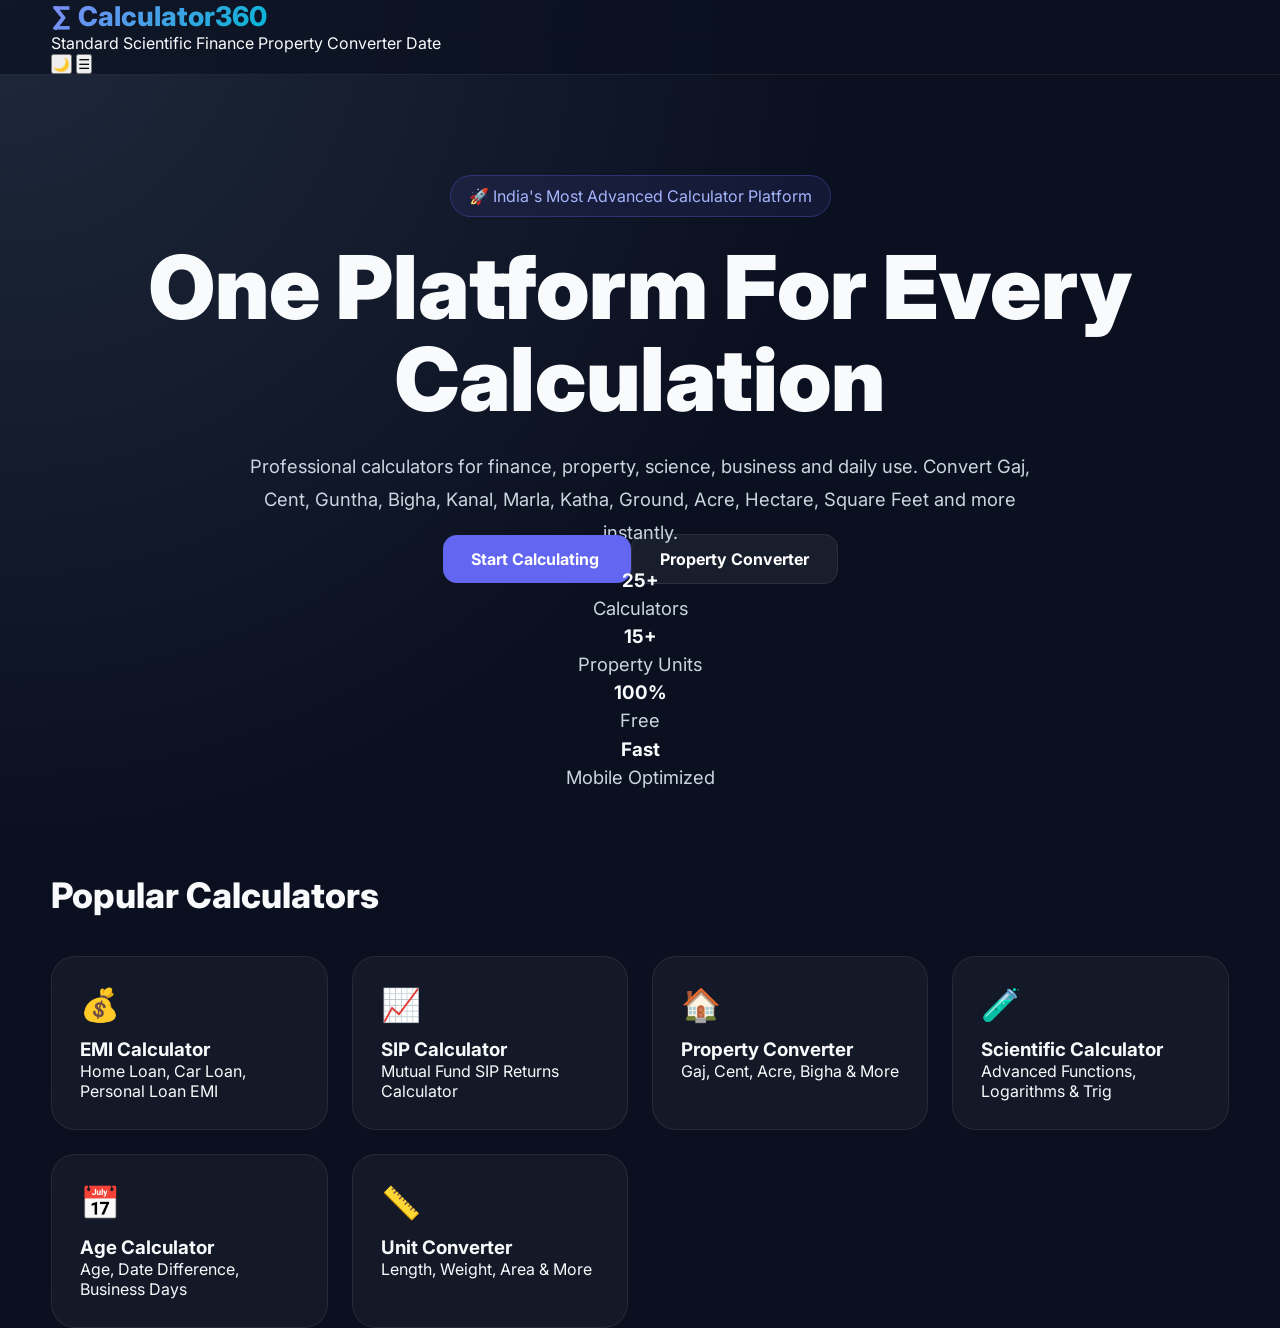
==== commit 372d2387: "Update index.html title and meta description" ====
--- a/index.html
+++ b/index.html
@@ -5,93 +5,153 @@
 <meta charset="UTF-8">
 <meta name="viewport" content="width=device-width, initial-scale=1.0">
 
-<title>Calculator360 - India's Smart Calculator Platform</title>
+<title>Calculator360 Pro - Free Online Calculators & Property Tools</title>
 
 <meta name="description"
-content="Free online calculators for EMI, SIP, FD, GST, Property Area Conversion, BMI, Age Calculator and more.">
+content="Free online calculator suite including Scientific Calculator, EMI Calculator, SIP Calculator, GST Calculator, Property Converter, Area Converter, Age Calculator and more.">
+
+<meta name="keywords"
+content="calculator, emi calculator, sip calculator, gst calculator, property converter, gaj to sqft, cent to sqft, bigha converter, online calculator">
+
+<meta name="theme-color" content="#6C63FF">
+
+<link rel="canonical" href="https://calculator360.co.in">
+
+<link rel="preconnect" href="https://fonts.googleapis.com">
+<link rel="preconnect" href="https://fonts.gstatic.com" crossorigin>
+
+<link href="https://fonts.googleapis.com/css2?family=Inter:wght@300;400;500;600;700;800&display=swap" rel="stylesheet">
 
 <link rel="stylesheet" href="css/style.css">
 
-<link rel="preconnect" href="https://fonts.googleapis.com">
-<link href="https://fonts.googleapis.com/css2?family=Inter:wght@300;400;500;600;700;800;900&display=swap" rel="stylesheet">
+<script defer src="js/app.js"></script>
+<script defer src="js/calculator.js"></script>
+<script defer src="js/scientific.js"></script>
+<script defer src="js/converter.js"></script>
+<script defer src="js/property.js"></script>
+<script defer src="js/finance.js"></script>
+<script defer src="js/date.js"></script>
 
 </head>
+
 <body>
 
-<!-- =====================================
+<!-- =========================================
 NAVBAR
-===================================== -->
-
-<nav class="navbar">
-
-<div class="container nav-inner">
+========================================= -->
+
+<header class="navbar">
+
+<div class="container nav-container">
 
 <a href="/" class="logo">
+<span>∑</span>
 Calculator360
 </a>
 
-<div class="nav-links">
-
+<nav class="desktop-nav">
+
+<a href="#standard">Standard</a>
+<a href="#scientific">Scientific</a>
 <a href="#finance">Finance</a>
-
+<a href="#property">Property</a>
 <a href="#converter">Converter</a>
-
-<a href="#property">Property</a>
-
-<a href="#health">Health</a>
-
-<a href="#faq">FAQ</a>
-
-</div>
-
-</div>
+<a href="#date">Date</a>
 
 </nav>
 
-<!-- =====================================
-HERO
-===================================== -->
+<div class="nav-actions">
+
+<button id="themeToggle" class="theme-btn">
+🌙
+</button>
+
+<button class="mobile-menu-btn">
+☰
+</button>
+
+</div>
+
+</div>
+
+</header>
+
+<!-- =========================================
+HERO SECTION
+========================================= -->
 
 <section class="hero">
 
 <div class="container">
 
+<div class="hero-content">
+
 <div class="hero-badge">
-🇮🇳 Trusted by Thousands of Users
+
+🚀 India's Most Advanced Calculator Platform
+
 </div>
 
 <h1>
-India's Smart Calculator Platform
+
+One Platform For Every Calculation
+
 </h1>
 
 <p>
 
-EMI Calculator, SIP Calculator, FD Calculator,
-GST Calculator, Property Converter,
-BMI Calculator, Age Calculator,
-Scientific Calculator and 100+ tools.
-
-</p>
-
-<div class="hero-actions">
-
-<button class="btn btn-primary">
-Explore Tools
-</button>
-
-<button class="btn btn-secondary">
+Professional calculators for finance, property,
+science, business and daily use.
+
+Convert Gaj, Cent, Guntha, Bigha, Kanal,
+Marla, Katha, Ground, Acre, Hectare,
+Square Feet and more instantly.
+
+</p>
+
+<div class="hero-buttons">
+
+<a href="#standard" class="btn btn-primary">
 Start Calculating
-</button>
-
-</div>
-
-<div class="search-wrap">
-
-<input
-type="text"
-class="search-box"
-placeholder="Search calculator..."
-id="calculatorSearch">
+</a>
+
+<a href="#property" class="btn btn-secondary">
+Property Converter
+</a>
+
+</div>
+
+<div class="hero-stats">
+
+<div class="stat-card">
+
+<h3>25+</h3>
+<p>Calculators</p>
+
+</div>
+
+<div class="stat-card">
+
+<h3>15+</h3>
+<p>Property Units</p>
+
+</div>
+
+<div class="stat-card">
+
+<h3>100%</h3>
+<p>Free</p>
+
+</div>
+
+<div class="stat-card">
+
+<h3>Fast</h3>
+<p>Mobile Optimized</p>
+
+</div>
+
+</div>
 
 </div>
 
@@ -99,353 +159,114 @@
 
 </section>
 
-<!-- =====================================
-POPULAR TOOLS
-===================================== -->
-
-<section class="section">
+<!-- =========================================
+QUICK ACCESS CARDS
+========================================= -->
+
+<section class="quick-tools">
 
 <div class="container">
 
 <h2 class="section-title">
+
 Popular Calculators
+
 </h2>
 
 <div class="tool-grid">
 
-<div class="tool-card">
-
-<div class="tool-icon">🏦</div>
-
-<div class="tool-title">
-EMI Calculator
-</div>
-
-<div class="tool-desc">
-Calculate monthly EMI, total interest and loan repayment schedule.
-</div>
-
-</div>
-
-<div class="tool-card">
-
-<div class="tool-icon">📈</div>
-
-<div class="tool-title">
-SIP Calculator
-</div>
-
-<div class="tool-desc">
-Estimate future wealth and returns from mutual fund SIP investments.
-</div>
-
-</div>
-
-<div class="tool-card">
-
-<div class="tool-icon">💰</div>
-
-<div class="tool-title">
-FD Calculator
-</div>
-
-<div class="tool-desc">
-Calculate fixed deposit maturity amount and earned interest.
-</div>
-
-</div>
-
-<div class="tool-card">
-
-<div class="tool-icon">🧾</div>
-
-<div class="tool-title">
-GST Calculator
-</div>
-
-<div class="tool-desc">
-Add or remove GST instantly for any amount.
-</div>
-
-</div>
-
-<div class="tool-card">
-
-<div class="tool-icon">🏡</div>
-
-<div class="tool-title">
-Property Area Converter
-</div>
-
-<div class="tool-desc">
-Convert Gaj, Guntha, Bigha, Cent, Acre, Sq Ft and Sq Meter.
-</div>
-
-</div>
-
-<div class="tool-card">
-
-<div class="tool-icon">⚖️</div>
-
-<div class="tool-title">
-BMI Calculator
-</div>
-
-<div class="tool-desc">
-Calculate BMI and identify your weight category.
-</div>
-
-</div>
+<a href="#finance" class="tool-card">
+
+<div class="tool-icon">
+💰
+</div>
+
+<h3>EMI Calculator</h3>
+
+<p>
+Home Loan, Car Loan,
+Personal Loan EMI
+</p>
+
+</a>
+
+<a href="#finance" class="tool-card">
+
+<div class="tool-icon">
+📈
+</div>
+
+<h3>SIP Calculator</h3>
+
+<p>
+Mutual Fund SIP
+Returns Calculator
+</p>
+
+</a>
+
+<a href="#property" class="tool-card">
+
+<div class="tool-icon">
+🏠
+</div>
+
+<h3>Property Converter</h3>
+
+<p>
+Gaj, Cent, Acre,
+Bigha & More
+</p>
+
+</a>
+
+<a href="#scientific" class="tool-card">
+
+<div class="tool-icon">
+🧪
+</div>
+
+<h3>Scientific Calculator</h3>
+
+<p>
+Advanced Functions,
+Logarithms & Trig
+</p>
+
+</a>
+
+<a href="#date" class="tool-card">
+
+<div class="tool-icon">
+📅
+</div>
+
+<h3>Age Calculator</h3>
+
+<p>
+Age, Date Difference,
+Business Days
+</p>
+
+</a>
+
+<a href="#converter" class="tool-card">
+
+<div class="tool-icon">
+📏
+</div>
+
+<h3>Unit Converter</h3>
+
+<p>
+Length, Weight,
+Area & More
+</p>
+
+</a>
 
 </div>
 
 </div>
 
 </section>
-
-<!-- =====================================
-CATEGORIES
-===================================== -->
-
-<section class="section" id="finance">
-
-<div class="container">
-
-<h2 class="section-title">
-Calculator Categories
-</h2>
-
-<div class="category-grid">
-
-<div class="category-card">
-
-<h3>
-💰 Finance
-</h3>
-
-<ul>
-
-<li>EMI Calculator</li>
-<li>SIP Calculator</li>
-<li>FD Calculator</li>
-<li>RD Calculator</li>
-<li>PPF Calculator</li>
-<li>NPS Calculator</li>
-<li>CAGR Calculator</li>
-
-</ul>
-
-</div>
-
-<div class="category-card">
-
-<h3>
-📏 Conversion
-</h3>
-
-<ul>
-
-<li>Length Converter</li>
-<li>Weight Converter</li>
-<li>Temperature Converter</li>
-<li>Area Converter</li>
-<li>Volume Converter</li>
-<li>Data Converter</li>
-
-</ul>
-
-</div>
-
-<div class="category-card">
-
-<h3>
-🏡 Property
-</h3>
-
-<ul>
-
-<li>Gaj to Sq Ft</li>
-<li>Cent to Acre</li>
-<li>Guntha Converter</li>
-<li>Bigha Converter</li>
-<li>Kanal Converter</li>
-<li>Marla Converter</li>
-
-</ul>
-
-</div>
-
-</div>
-
-</div>
-
-</section>
-
-<!-- =====================================
-PROPERTY UNITS
-===================================== -->
-
-<section class="section" id="property">
-
-<div class="container">
-
-<h2 class="section-title">
-Indian Property Units
-</h2>
-
-<div class="property-highlight">
-
-<div class="property-unit">
-<strong>Gaj</strong>
-Square Yard
-</div>
-
-<div class="property-unit">
-<strong>Cent</strong>
-1/100 Acre
-</div>
-
-<div class="property-unit">
-<strong>Guntha</strong>
-121 Sq Yards
-</div>
-
-<div class="property-unit">
-<strong>Bigha</strong>
-Regional Unit
-</div>
-
-<div class="property-unit">
-<strong>Kanal</strong>
-North India
-</div>
-
-<div class="property-unit">
-<strong>Marla</strong>
-Residential Plots
-</div>
-
-<div class="property-unit">
-<strong>Acre</strong>
-Land Measurement
-</div>
-
-<div class="property-unit">
-<strong>Hectare</strong>
-Metric Area
-</div>
-
-</div>
-
-</div>
-
-</section>
-
-<!-- =====================================
-HEALTH
-===================================== -->
-
-<section class="section" id="health">
-
-<div class="container">
-
-<h2 class="section-title">
-Health Tools
-</h2>
-
-<div class="tool-grid">
-
-<div class="tool-card">
-<div class="tool-icon">⚖️</div>
-<div class="tool-title">BMI Calculator</div>
-<div class="tool-desc">Body Mass Index Calculator.</div>
-</div>
-
-<div class="tool-card">
-<div class="tool-icon">🎂</div>
-<div class="tool-title">Age Calculator</div>
-<div class="tool-desc">Calculate exact age in years, months and days.</div>
-</div>
-
-</div>
-
-</div>
-
-</section>
-
-<!-- =====================================
-FAQ
-===================================== -->
-
-<section class="section" id="faq">
-
-<div class="container">
-
-<div class="faq">
-
-<h2 class="section-title">
-Frequently Asked Questions
-</h2>
-
-<div class="faq-item">
-
-<div class="faq-question">
-How is EMI calculated?
-</div>
-
-<div class="faq-answer">
-EMI is calculated using the reducing balance method based on loan amount, interest rate and tenure.
-</div>
-
-</div>
-
-<div class="faq-item">
-
-<div class="faq-question">
-What is SIP?
-</div>
-
-<div class="faq-answer">
-SIP stands for Systematic Investment Plan. It allows investors to invest a fixed amount regularly.
-</div>
-
-</div>
-
-<div class="faq-item">
-
-<div class="faq-question">
-How many square feet are in 1 Gaj?
-</div>
-
-<div class="faq-answer">
-1 Gaj equals 9 square feet.
-</div>
-
-</div>
-
-</div>
-
-</div>
-
-</section>
-
-<!-- =====================================
-FOOTER
-===================================== -->
-
-<footer class="footer">
-
-<div class="container">
-
-<p>
-© 2026 Calculator360. All Rights Reserved.
-</p>
-
-</div>
-
-</footer>
-
-<script src="js/app.js"></script>
-
-</body>
-</html>
--- a/css/style.css
+++ b/css/style.css
@@ -0,0 +1,750 @@
+/* ==================================================
+   CALCULATOR360 PRO
+   GLOBAL DESIGN SYSTEM
+================================================== */
+
+:root{
+
+  --bg:#0b1020;
+  --surface:#111827;
+  --surface-2:#182133;
+  --surface-3:#212d44;
+
+  --text:#f8fafc;
+  --text-light:#cbd5e1;
+  --text-muted:#94a3b8;
+
+  --primary:#6366f1;
+  --primary-dark:#4f46e5;
+
+  --secondary:#06b6d4;
+
+  --success:#22c55e;
+  --warning:#f59e0b;
+  --danger:#ef4444;
+
+  --border:rgba(255,255,255,.08);
+
+  --radius-sm:12px;
+  --radius:18px;
+  --radius-lg:28px;
+
+  --shadow:
+  0 20px 50px rgba(0,0,0,.25);
+
+  --max-width:1400px;
+
+}
+
+
+/* ==================================================
+   RESET
+================================================== */
+
+*{
+  margin:0;
+  padding:0;
+  box-sizing:border-box;
+}
+
+html{
+  scroll-behavior:smooth;
+}
+
+body{
+
+  font-family:
+  Inter,
+  system-ui,
+  sans-serif;
+
+  background:
+  radial-gradient(
+  circle at top left,
+  #1e293b,
+  #0b1020 45%
+  );
+
+  color:var(--text);
+
+  min-height:100vh;
+}
+
+a{
+  text-decoration:none;
+  color:inherit;
+}
+
+img{
+  max-width:100%;
+}
+
+button{
+  font-family:inherit;
+}
+
+/* ==================================================
+   CONTAINER
+================================================== */
+
+.container{
+
+  width:min(
+  92%,
+  var(--max-width)
+  );
+
+  margin:auto;
+
+}
+
+/* ==================================================
+   NAVBAR
+================================================== */
+
+.navbar{
+
+  position:sticky;
+  top:0;
+
+  z-index:999;
+
+  backdrop-filter:blur(18px);
+
+  background:
+  rgba(11,16,32,.7);
+
+  border-bottom:
+  1px solid var(--border);
+
+}
+
+.nav-inner{
+
+  display:flex;
+  align-items:center;
+  justify-content:space-between;
+
+  min-height:78px;
+
+}
+
+.logo{
+
+  font-size:1.7rem;
+  font-weight:800;
+
+  background:
+  linear-gradient(
+  135deg,
+  #818cf8,
+  #06b6d4
+  );
+
+  -webkit-background-clip:text;
+  -webkit-text-fill-color:transparent;
+
+}
+
+.nav-links{
+
+  display:flex;
+  gap:24px;
+
+}
+
+.nav-links a{
+
+  color:var(--text-light);
+  font-size:.95rem;
+
+  transition:.3s;
+
+}
+
+.nav-links a:hover{
+
+  color:white;
+
+}
+
+/* ==================================================
+   HERO
+================================================== */
+
+.hero{
+
+  padding:
+  100px
+  0
+  80px;
+
+  text-align:center;
+
+}
+
+.hero-badge{
+
+  display:inline-flex;
+
+  padding:
+  10px
+  18px;
+
+  border-radius:999px;
+
+  border:
+  1px solid rgba(99,102,241,.3);
+
+  background:
+  rgba(99,102,241,.1);
+
+  color:#a5b4fc;
+
+  margin-bottom:24px;
+
+}
+
+.hero h1{
+
+  font-size:
+  clamp(
+  3rem,
+  8vw,
+  5.5rem
+  );
+
+  font-weight:900;
+
+  line-height:1.05;
+
+  max-width:1000px;
+
+  margin:
+  0 auto 24px;
+
+}
+
+.hero p{
+
+  color:var(--text-light);
+
+  font-size:1.15rem;
+
+  max-width:800px;
+
+  margin:auto;
+
+  line-height:1.8;
+
+}
+
+.hero-actions{
+
+  display:flex;
+  justify-content:center;
+  gap:16px;
+
+  margin-top:40px;
+
+  flex-wrap:wrap;
+
+}
+
+/* ==================================================
+   BUTTONS
+================================================== */
+
+.btn{
+
+  border:none;
+
+  padding:
+  14px
+  28px;
+
+  border-radius:14px;
+
+  cursor:pointer;
+
+  transition:.25s;
+
+  font-weight:700;
+
+}
+
+.btn-primary{
+
+  background:var(--primary);
+  color:white;
+
+}
+
+.btn-primary:hover{
+
+  background:var(--primary-dark);
+
+}
+
+.btn-secondary{
+
+  background:
+  rgba(255,255,255,.06);
+
+  color:white;
+
+  border:
+  1px solid var(--border);
+
+}
+
+/* ==================================================
+   SEARCH
+================================================== */
+
+.search-wrap{
+
+  max-width:700px;
+  margin:50px auto;
+
+}
+
+.search-box{
+
+  width:100%;
+
+  background:
+  rgba(255,255,255,.05);
+
+  border:
+  1px solid var(--border);
+
+  border-radius:20px;
+
+  padding:
+  18px
+  24px;
+
+  color:white;
+
+  font-size:1rem;
+
+}
+
+.search-box:focus{
+
+  outline:none;
+
+  border-color:
+  var(--primary);
+
+}
+
+/* ==================================================
+   QUICK TOOLS
+================================================== */
+
+.section{
+
+  padding:
+  80px
+  0;
+
+}
+
+.section-title{
+
+  font-size:2.2rem;
+  font-weight:800;
+
+  margin-bottom:40px;
+
+}
+
+.tool-grid{
+
+  display:grid;
+
+  grid-template-columns:
+  repeat(
+  auto-fit,
+  minmax(260px,1fr)
+  );
+
+  gap:24px;
+
+}
+
+.tool-card{
+
+  background:
+  rgba(255,255,255,.04);
+
+  border:
+  1px solid var(--border);
+
+  border-radius:24px;
+
+  padding:28px;
+
+  transition:.3s;
+
+  cursor:pointer;
+
+  backdrop-filter:blur(18px);
+
+}
+
+.tool-card:hover{
+
+  transform:
+  translateY(-6px);
+
+  border-color:
+  rgba(99,102,241,.4);
+
+}
+
+.tool-icon{
+
+  font-size:2rem;
+
+  margin-bottom:14px;
+
+}
+
+.tool-title{
+
+  font-size:1.2rem;
+  font-weight:700;
+
+  margin-bottom:10px;
+
+}
+
+.tool-desc{
+
+  color:var(--text-muted);
+
+  line-height:1.7;
+
+}
+
+/* ==================================================
+   CATEGORY GRID
+================================================== */
+
+.category-grid{
+
+  display:grid;
+
+  grid-template-columns:
+  repeat(
+  auto-fit,
+  minmax(320px,1fr)
+  );
+
+  gap:24px;
+
+}
+
+.category-card{
+
+  background:
+  linear-gradient(
+  135deg,
+  rgba(99,102,241,.12),
+  rgba(6,182,212,.08)
+  );
+
+  border:
+  1px solid var(--border);
+
+  border-radius:24px;
+
+  padding:28px;
+
+}
+
+.category-card h3{
+
+  margin-bottom:16px;
+
+  font-size:1.4rem;
+
+}
+
+.category-card ul{
+
+  list-style:none;
+
+}
+
+.category-card li{
+
+  padding:10px 0;
+
+  color:var(--text-light);
+
+}
+
+/* ==================================================
+   CALCULATOR CARD
+================================================== */
+
+.calculator-card{
+
+  background:
+  rgba(255,255,255,.05);
+
+  border:
+  1px solid var(--border);
+
+  border-radius:24px;
+
+  padding:30px;
+
+}
+
+.calc-title{
+
+  font-size:1.4rem;
+  font-weight:800;
+
+  margin-bottom:24px;
+
+}
+
+.form-group{
+
+  margin-bottom:18px;
+
+}
+
+.form-group label{
+
+  display:block;
+
+  margin-bottom:8px;
+
+  color:var(--text-light);
+
+}
+
+.form-control{
+
+  width:100%;
+
+  padding:
+  14px
+  16px;
+
+  background:
+  rgba(255,255,255,.05);
+
+  border:
+  1px solid var(--border);
+
+  border-radius:14px;
+
+  color:white;
+
+}
+
+.form-control:focus{
+
+  outline:none;
+
+  border-color:
+  var(--primary);
+
+}
+
+/* ==================================================
+   RESULT CARD
+================================================== */
+
+.result-card{
+
+  margin-top:24px;
+
+  background:
+  linear-gradient(
+  135deg,
+  rgba(99,102,241,.15),
+  rgba(6,182,212,.1)
+  );
+
+  border-radius:20px;
+
+  padding:24px;
+
+}
+
+.result-label{
+
+  color:var(--text-light);
+
+  margin-bottom:8px;
+
+}
+
+.result-value{
+
+  font-size:2rem;
+
+  font-weight:800;
+
+}
+
+/* ==================================================
+   FAQ
+================================================== */
+
+.faq{
+
+  max-width:900px;
+  margin:auto;
+
+}
+
+.faq-item{
+
+  margin-bottom:18px;
+
+  border:
+  1px solid var(--border);
+
+  border-radius:18px;
+
+  overflow:hidden;
+
+}
+
+.faq-question{
+
+  padding:20px;
+
+  font-weight:700;
+
+  background:
+  rgba(255,255,255,.03);
+
+}
+
+.faq-answer{
+
+  padding:20px;
+
+  color:var(--text-light);
+
+  line-height:1.8;
+
+}
+
+/* ==================================================
+   FOOTER
+================================================== */
+
+.footer{
+
+  border-top:
+  1px solid var(--border);
+
+  margin-top:100px;
+
+  padding:
+  50px
+  0;
+
+  text-align:center;
+
+  color:var(--text-muted);
+
+}
+
+/* ==================================================
+   PROPERTY CONVERTER
+================================================== */
+
+.property-highlight{
+
+  display:grid;
+
+  grid-template-columns:
+  repeat(
+  auto-fit,
+  minmax(160px,1fr)
+  );
+
+  gap:14px;
+
+}
+
+.property-unit{
+
+  background:
+  rgba(255,255,255,.05);
+
+  border:
+  1px solid var(--border);
+
+  padding:16px;
+
+  border-radius:14px;
+
+  text-align:center;
+
+}
+
+.property-unit strong{
+
+  display:block;
+
+  margin-bottom:6px;
+
+}
+
+/* ==================================================
+   MOBILE
+================================================== */
+
+@media(max-width:768px){
+
+  .hero{
+
+    padding-top:70px;
+
+  }
+
+  .hero h1{
+
+    font-size:2.6rem;
+
+  }
+
+  .hero p{
+
+    font-size:1rem;
+
+  }
+
+  .nav-links{
+
+    display:none;
+
+  }
+
+  .section{
+
+    padding:50px 0;
+
+  }
+
+  .calculator-card{
+
+    padding:22px;
+
+  }
+
+}
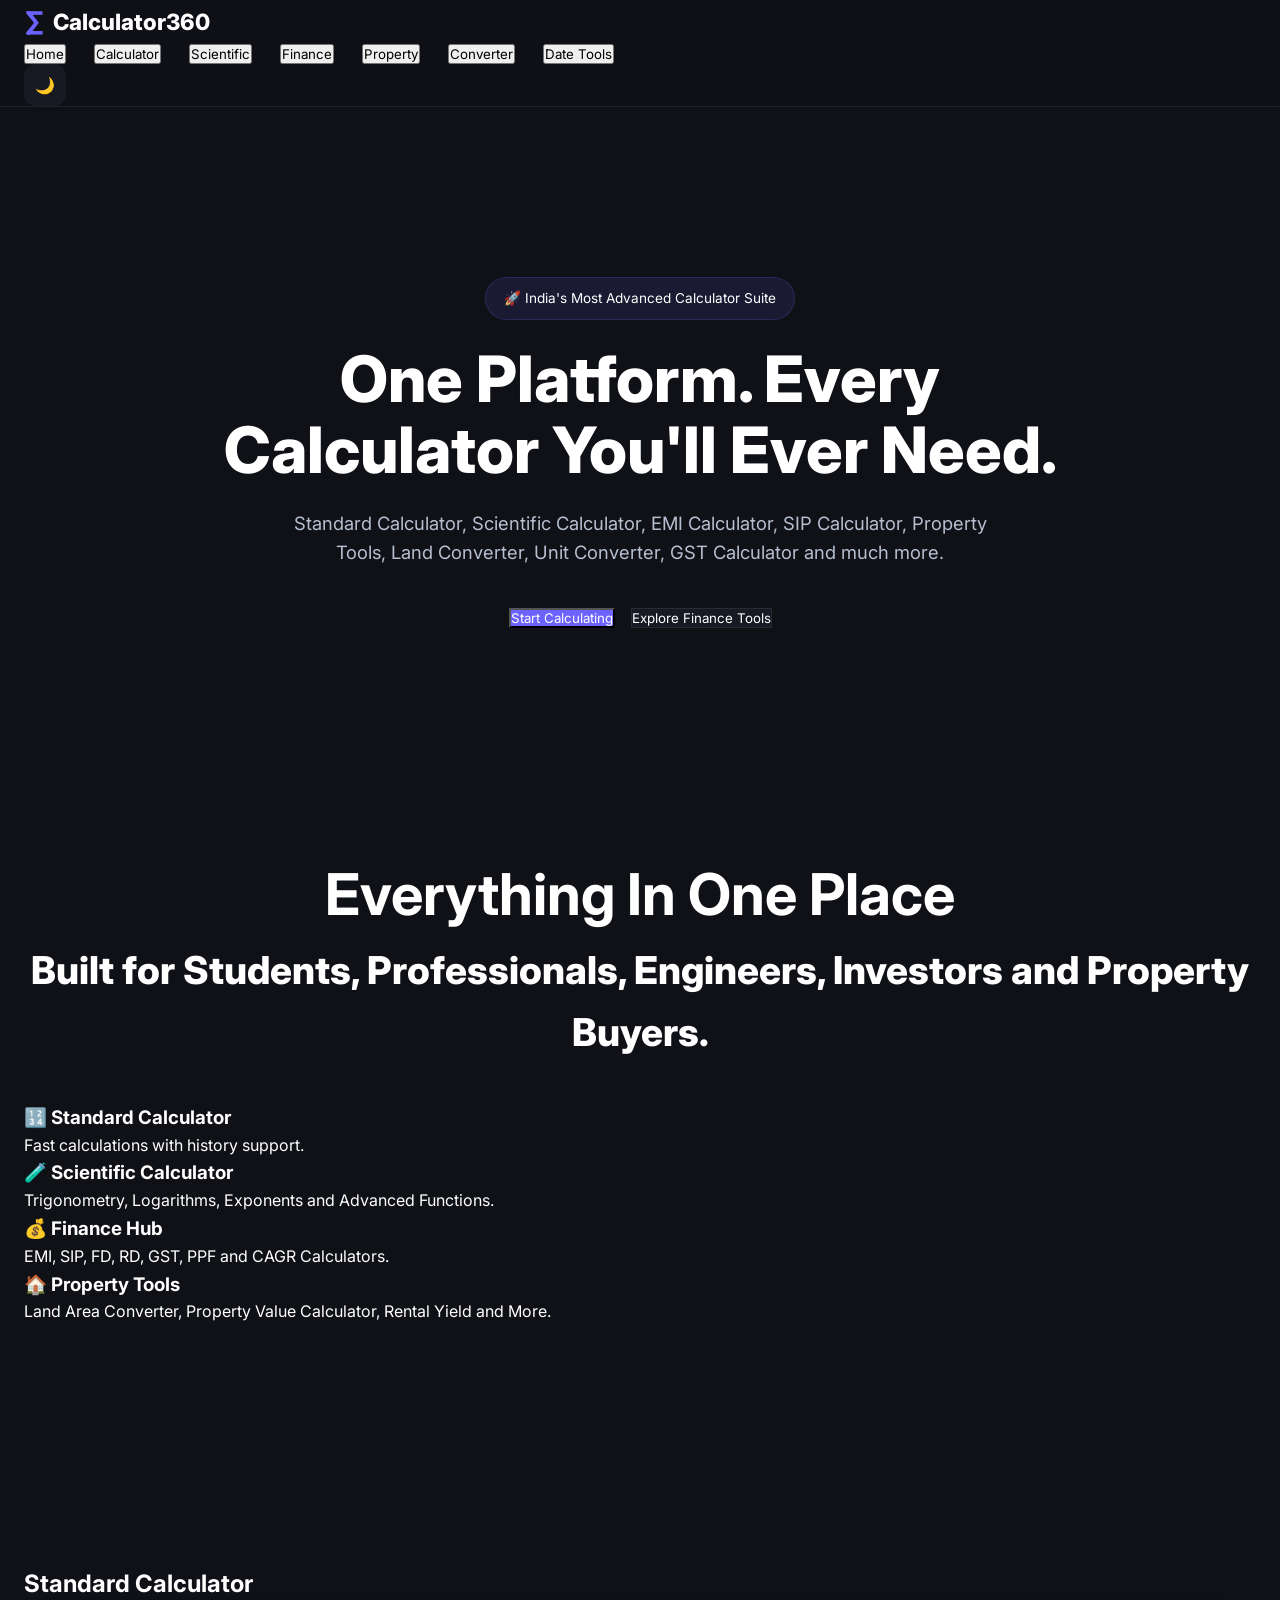
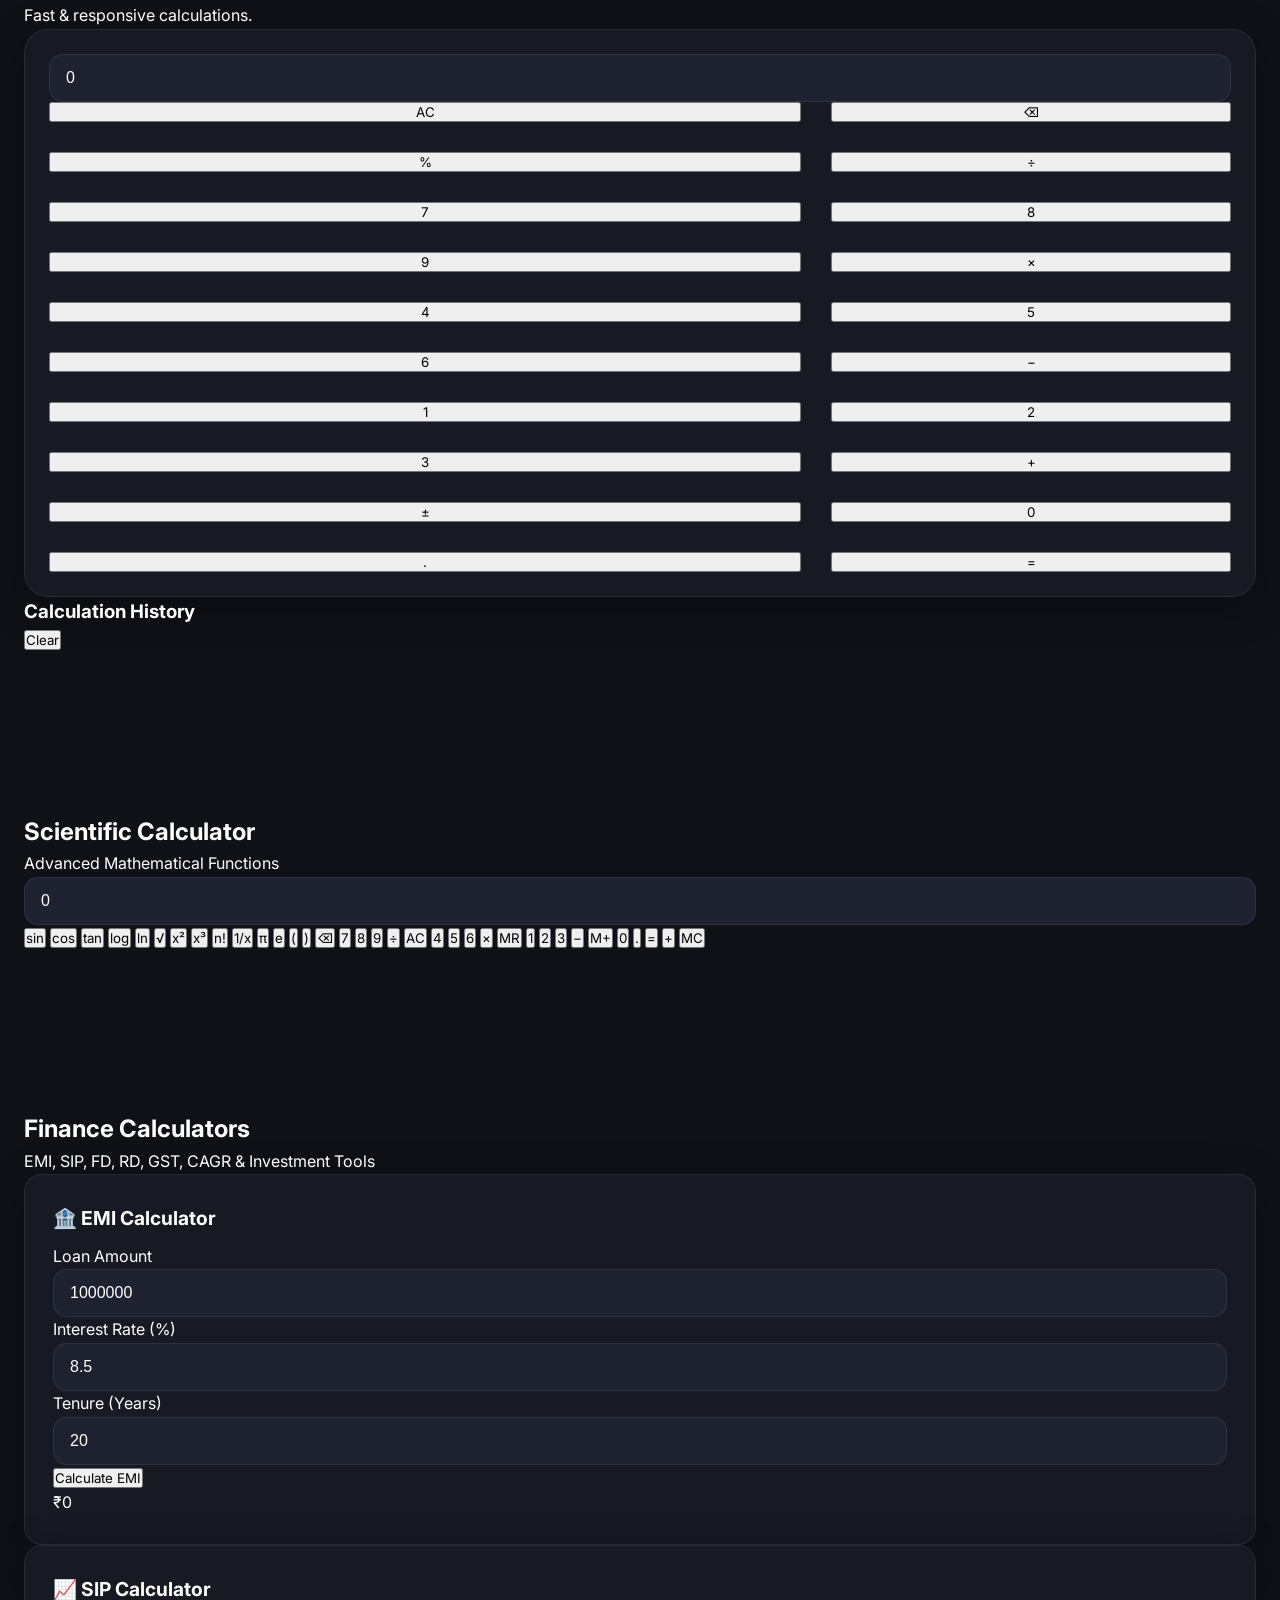
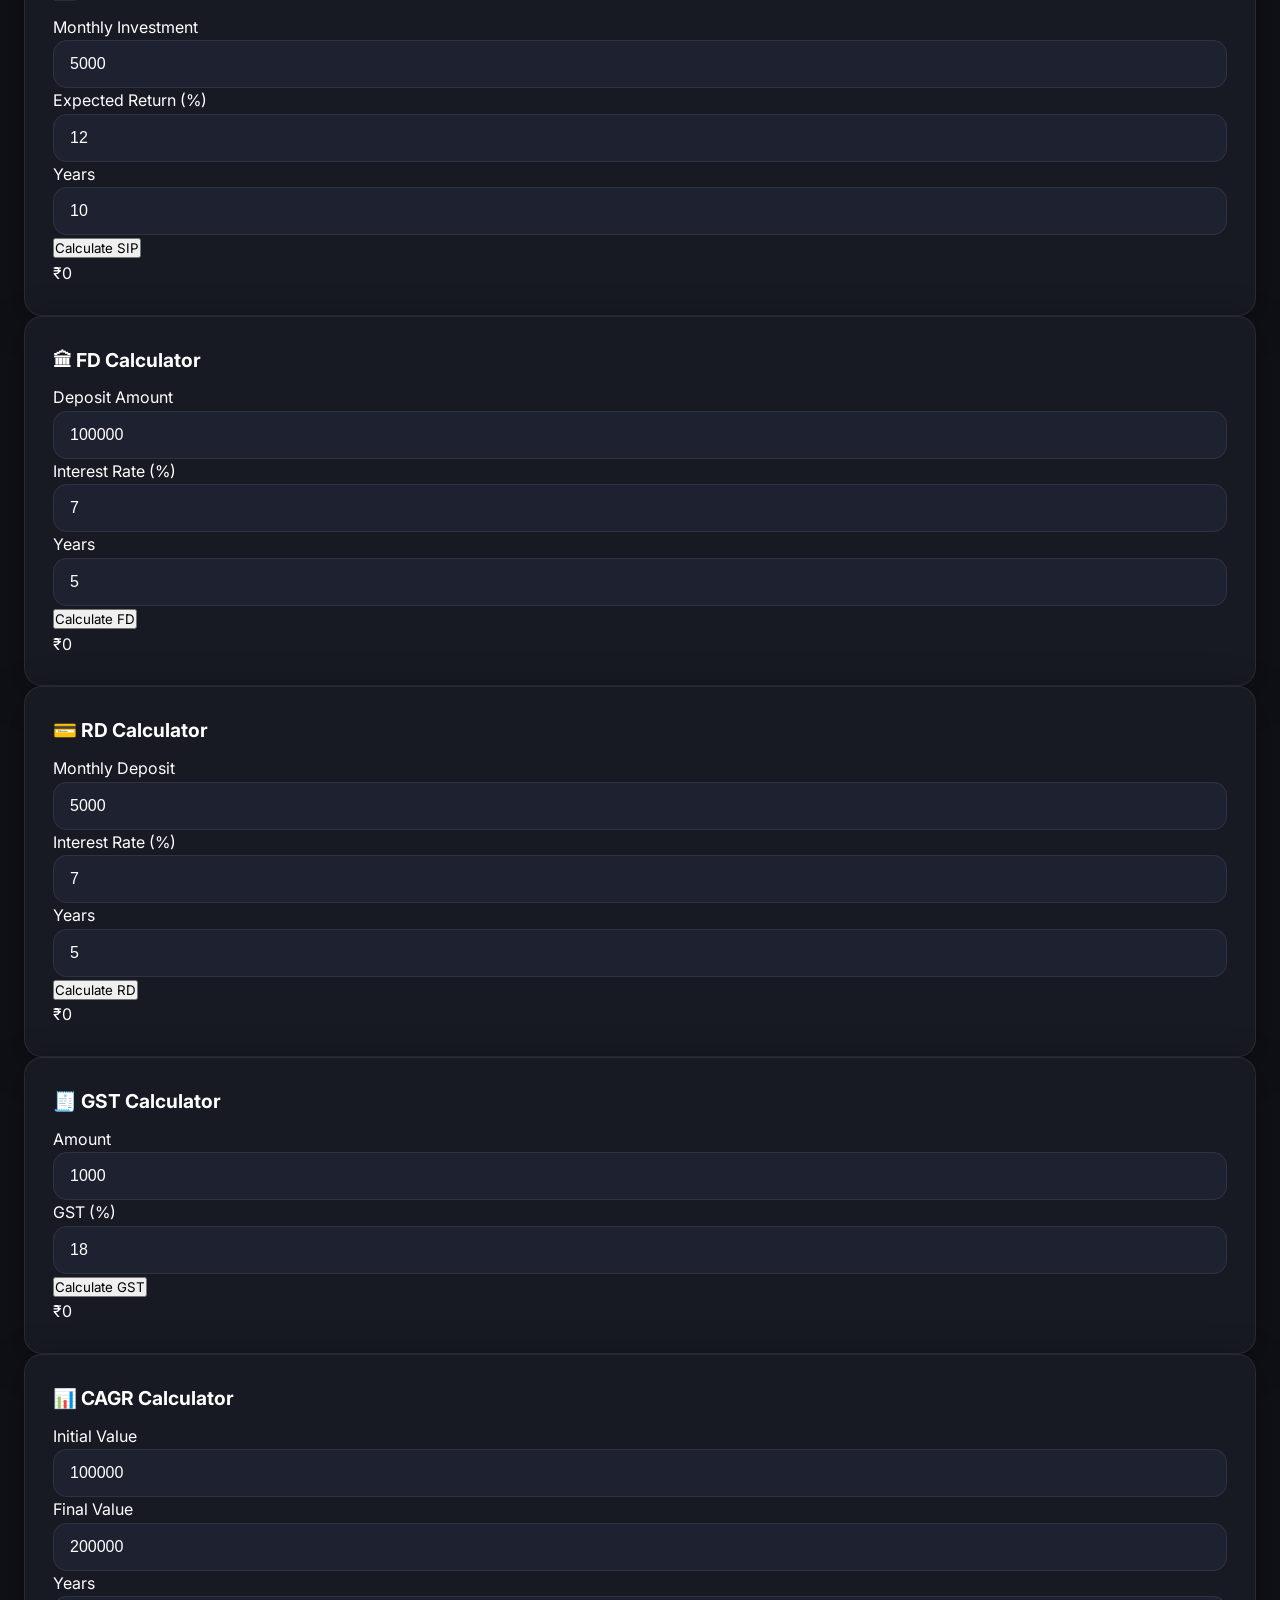
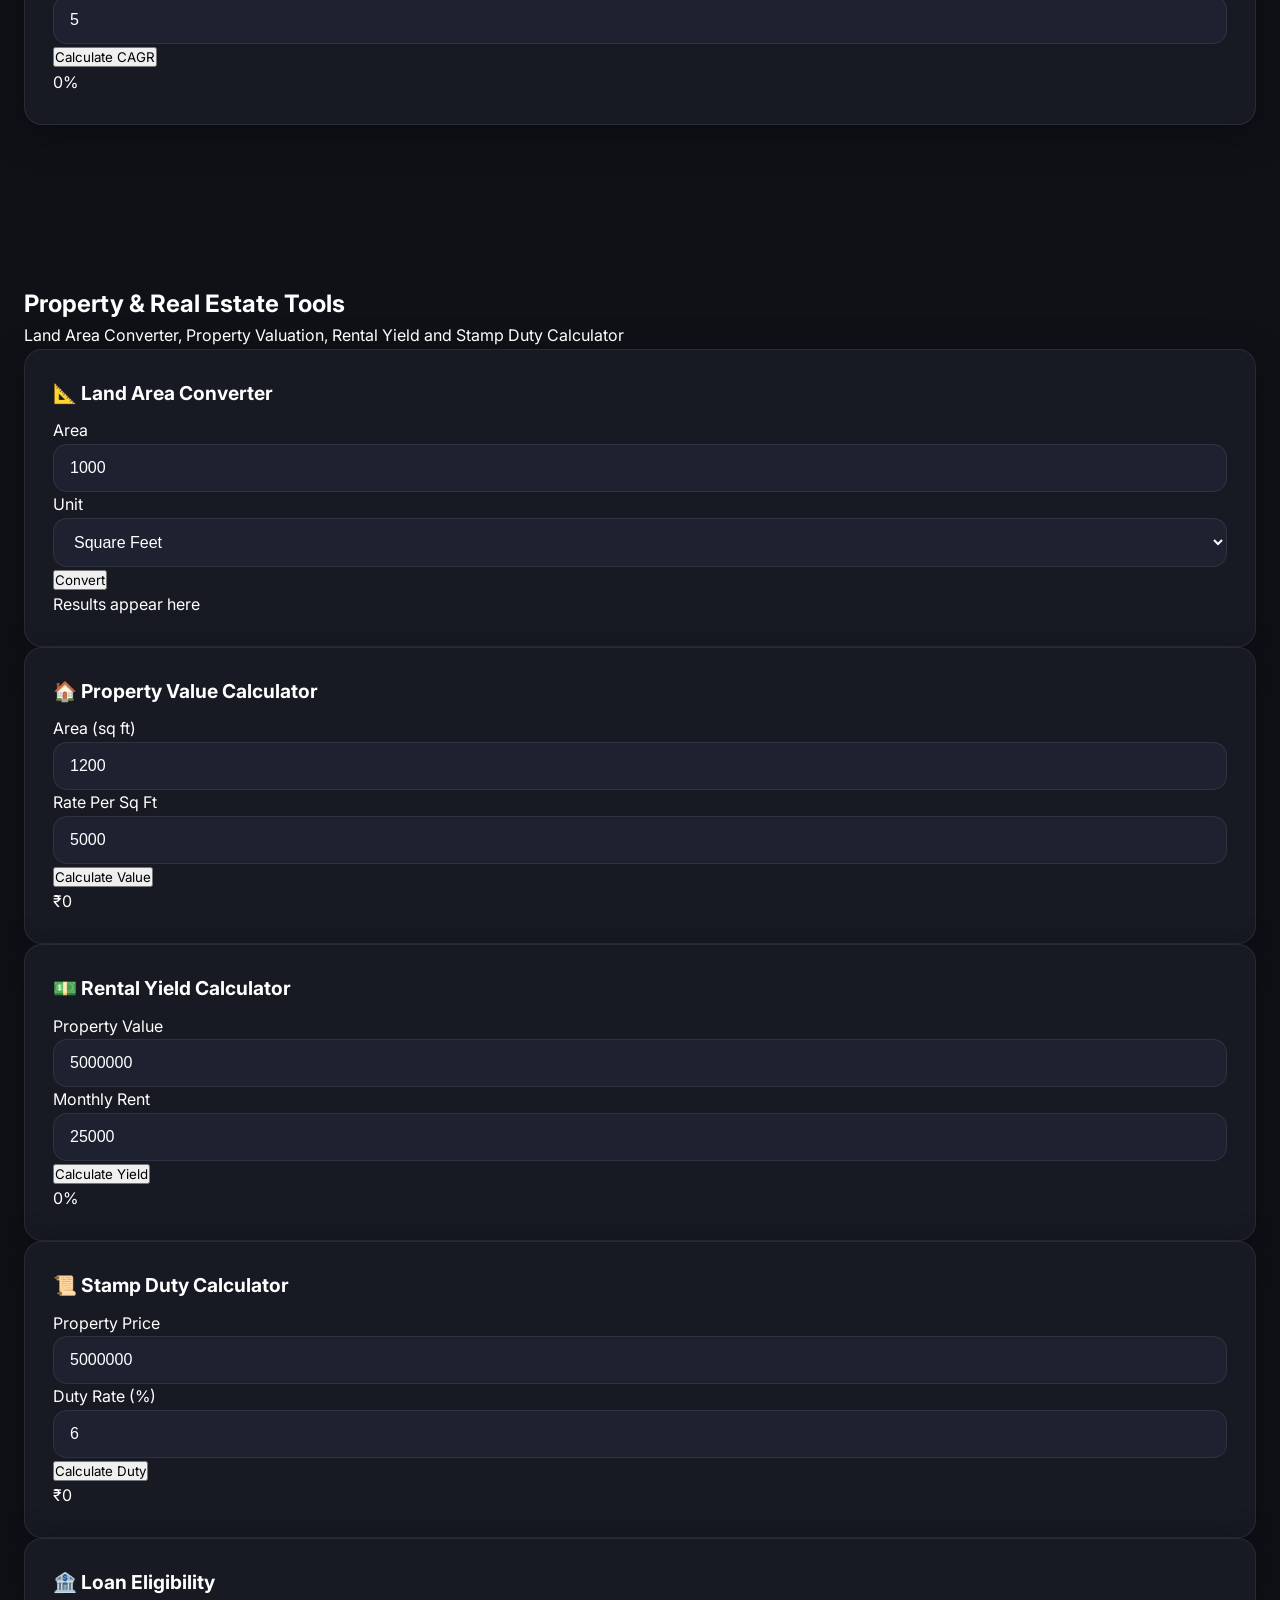
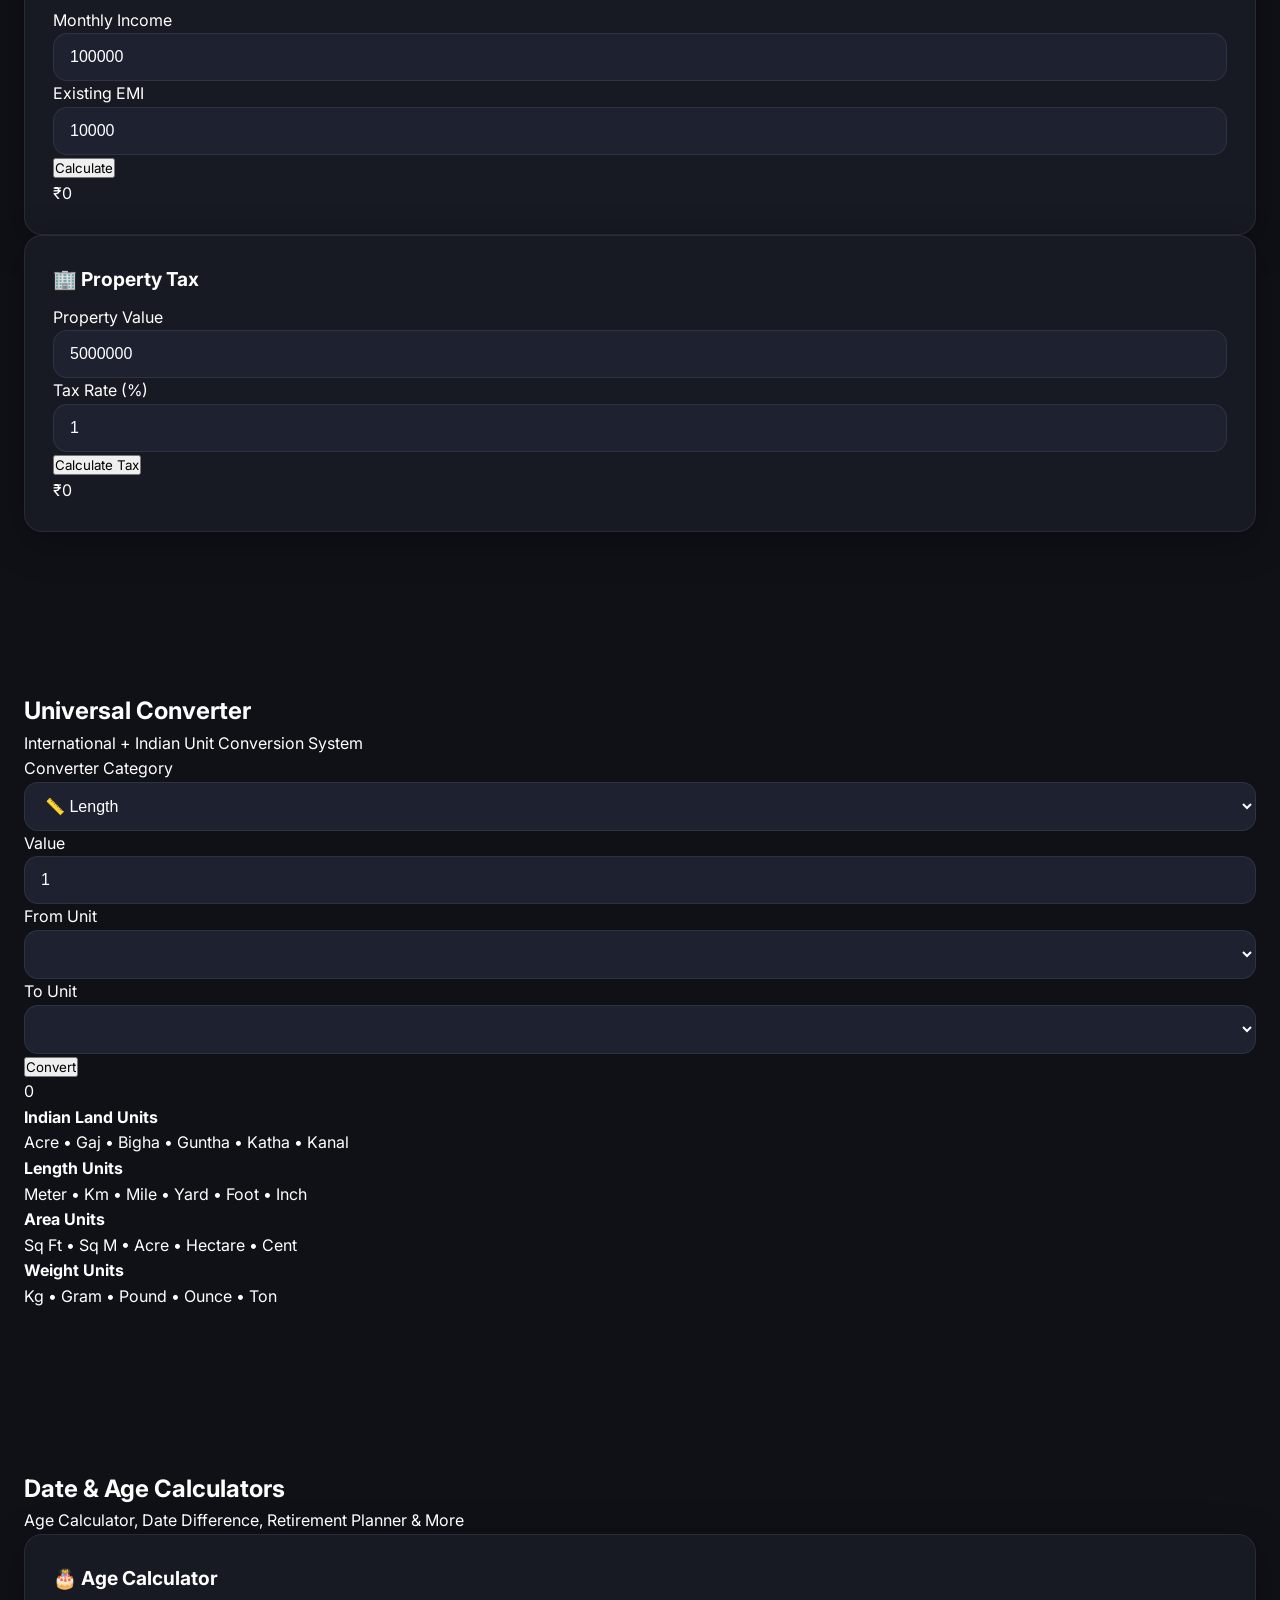
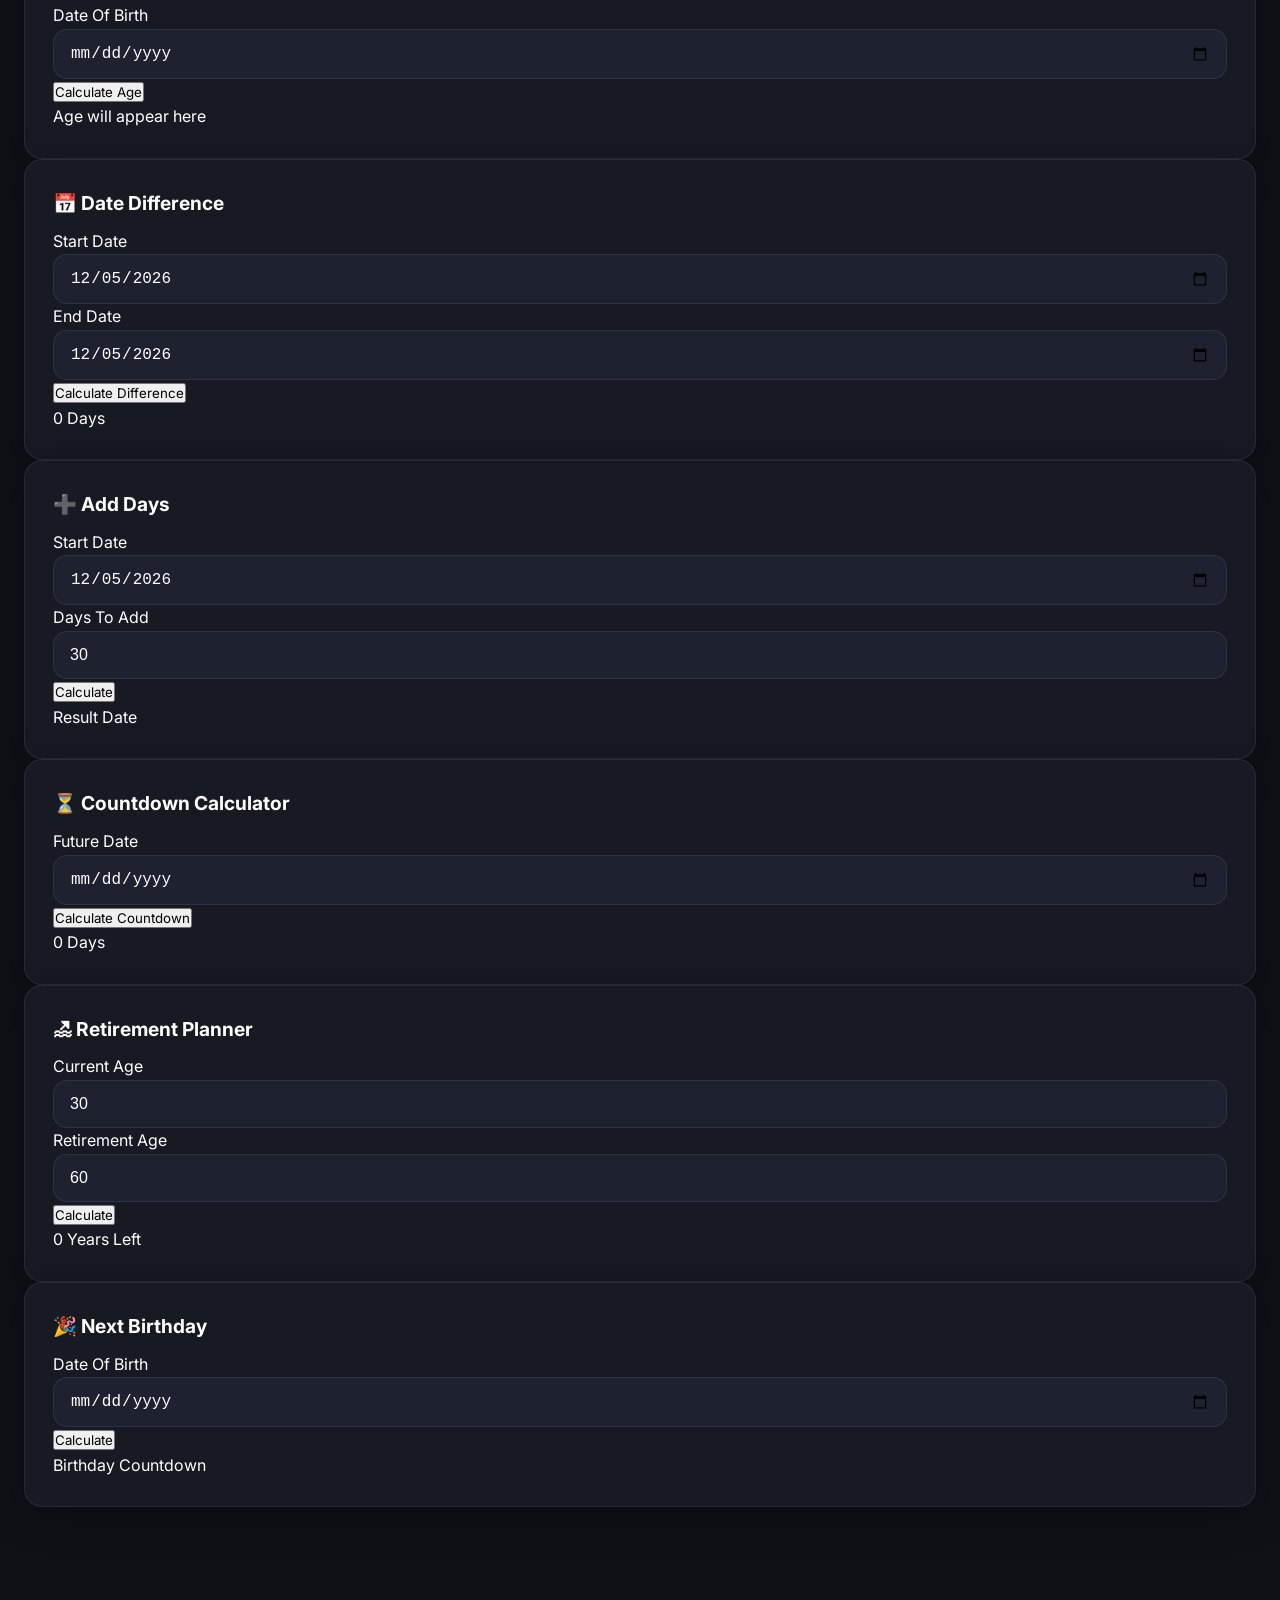
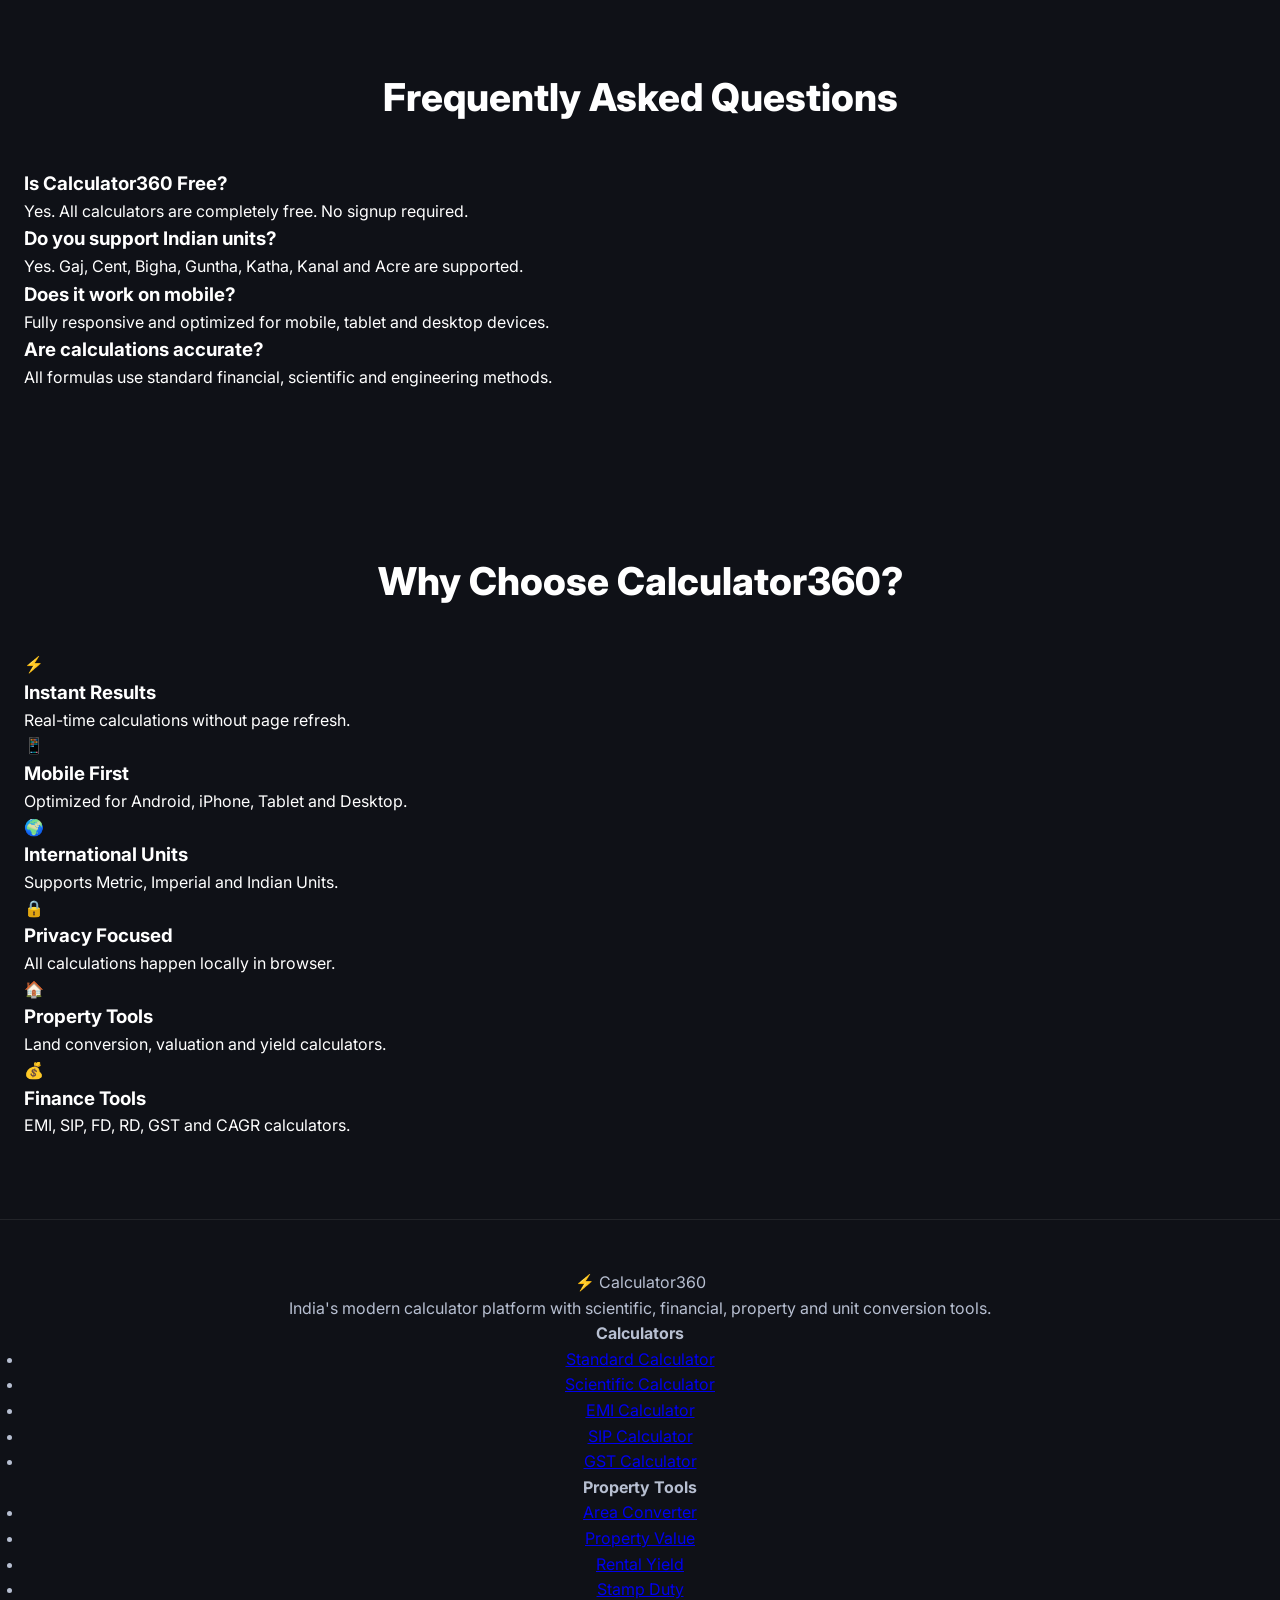
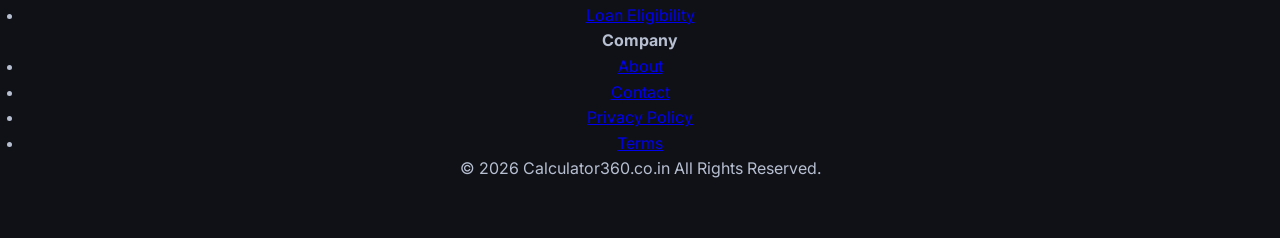
==== commit cad96f66: "Update index.html" ====
--- a/index.html
+++ b/index.html
@@ -1,3 +1,9 @@
+<!-- ==========================================
+     CALCULATOR360 PRO
+     INDEX.HTML (PART 1 OF 4)
+     HEAD + NAVBAR + HERO + STANDARD + SCIENTIFIC
+========================================== -->
+
 <!DOCTYPE html>
 <html lang="en">
 <head>
@@ -5,22 +11,33 @@
 <meta charset="UTF-8">
 <meta name="viewport" content="width=device-width, initial-scale=1.0">
 
-<title>Calculator360 Pro - Free Online Calculators & Property Tools</title>
-
-<meta name="description"
-content="Free online calculator suite including Scientific Calculator, EMI Calculator, SIP Calculator, GST Calculator, Property Converter, Area Converter, Age Calculator and more.">
-
-<meta name="keywords"
-content="calculator, emi calculator, sip calculator, gst calculator, property converter, gaj to sqft, cent to sqft, bigha converter, online calculator">
-
-<meta name="theme-color" content="#6C63FF">
+<title>
+Calculator360 Pro | EMI, SIP, GST, Property, Unit Converter & Scientific Calculator
+</title>
+
+<meta
+name="description"
+content="Premium all-in-one calculator platform. EMI, SIP, GST, Property, Scientific, Unit Converter, Age Calculator, Land Converter, CAGR, FD, RD and more."
+>
+
+<meta
+name="keywords"
+content="calculator, emi calculator, sip calculator, gst calculator, scientific calculator, land converter, property calculator, calculator360"
+/>
+
+<meta name="robots" content="index,follow">
+
+<meta property="og:type" content="website">
+<meta property="og:title" content="Calculator360 Pro">
+<meta property="og:description" content="India's Most Advanced Calculator Platform">
+<meta property="og:url" content="https://calculator360.co.in">
 
 <link rel="canonical" href="https://calculator360.co.in">
 
-<link rel="preconnect" href="https://fonts.googleapis.com">
-<link rel="preconnect" href="https://fonts.gstatic.com" crossorigin>
-
-<link href="https://fonts.googleapis.com/css2?family=Inter:wght@300;400;500;600;700;800&display=swap" rel="stylesheet">
+<link
+href="https://fonts.googleapis.com/css2?family=Inter:wght@300;400;500;600;700;800&display=swap"
+rel="stylesheet"
+/>
 
 <link rel="stylesheet" href="css/style.css">
 
@@ -28,245 +45,1743 @@
 <script defer src="js/calculator.js"></script>
 <script defer src="js/scientific.js"></script>
 <script defer src="js/converter.js"></script>
+<script defer src="js/finance.js"></script>
 <script defer src="js/property.js"></script>
-<script defer src="js/finance.js"></script>
 <script defer src="js/date.js"></script>
 
 </head>
 
 <body>
 
-<!-- =========================================
-NAVBAR
-========================================= -->
+<!-- ==========================================
+     NAVBAR
+========================================== -->
 
 <header class="navbar">
 
-<div class="container nav-container">
-
-<a href="/" class="logo">
-<span>∑</span>
-Calculator360
+    <div class="container">
+
+        <div class="nav-wrapper">
+
+            <a href="#" class="logo">
+
+                <span class="logo-icon">
+                    ∑
+                </span>
+
+                Calculator360
+
+            </a>
+
+            <nav class="desktop-nav">
+
+                <button onclick="showPage('home')">
+                    Home
+                </button>
+
+                <button onclick="showPage('calculator')">
+                    Calculator
+                </button>
+
+                <button onclick="showPage('scientific')">
+                    Scientific
+                </button>
+
+                <button onclick="showPage('finance')">
+                    Finance
+                </button>
+
+                <button onclick="showPage('property')">
+                    Property
+                </button>
+
+                <button onclick="showPage('converter')">
+                    Converter
+                </button>
+
+                <button onclick="showPage('date')">
+                    Date Tools
+                </button>
+
+            </nav>
+
+            <button
+            class="theme-btn"
+            onclick="toggleTheme()">
+
+                🌙
+
+            </button>
+
+        </div>
+
+    </div>
+
+</header>
+
+<!-- ==========================================
+     HERO PAGE
+========================================== -->
+
+<section
+id="home-page"
+class="page active-page">
+
+    <div class="hero">
+
+        <div class="container">
+
+            <div class="hero-content">
+
+                <span class="hero-badge">
+                    🚀 India's Most Advanced Calculator Suite
+                </span>
+
+                <h1>
+
+                    One Platform.
+                    Every Calculator You'll Ever Need.
+
+                </h1>
+
+                <p>
+
+                    Standard Calculator,
+                    Scientific Calculator,
+                    EMI Calculator,
+                    SIP Calculator,
+                    Property Tools,
+                    Land Converter,
+                    Unit Converter,
+                    GST Calculator
+                    and much more.
+
+                </p>
+
+                <div class="hero-buttons">
+
+                    <button
+                    class="btn-primary"
+                    onclick="showPage('calculator')">
+
+                        Start Calculating
+
+                    </button>
+
+                    <button
+                    class="btn-secondary"
+                    onclick="showPage('finance')">
+
+                        Explore Finance Tools
+
+                    </button>
+
+                </div>
+
+            </div>
+
+        </div>
+
+    </div>
+
+    <!-- FEATURES -->
+
+    <section class="features">
+
+        <div class="container">
+
+            <div class="section-title">
+
+                <h2>
+                    Everything In One Place
+                </h2>
+
+                <p>
+                    Built for Students, Professionals,
+                    Engineers, Investors and Property Buyers.
+                </p>
+
+            </div>
+
+            <div class="feature-grid">
+
+                <div class="feature-card">
+
+                    <h3>
+                        🔢 Standard Calculator
+                    </h3>
+
+                    <p>
+                        Fast calculations with history support.
+                    </p>
+
+                </div>
+
+                <div class="feature-card">
+
+                    <h3>
+                        🧪 Scientific Calculator
+                    </h3>
+
+                    <p>
+                        Trigonometry, Logarithms,
+                        Exponents and Advanced Functions.
+                    </p>
+
+                </div>
+
+                <div class="feature-card">
+
+                    <h3>
+                        💰 Finance Hub
+                    </h3>
+
+                    <p>
+                        EMI, SIP, FD, RD, GST,
+                        PPF and CAGR Calculators.
+                    </p>
+
+                </div>
+
+                <div class="feature-card">
+
+                    <h3>
+                        🏠 Property Tools
+                    </h3>
+
+                    <p>
+                        Land Area Converter,
+                        Property Value Calculator,
+                        Rental Yield and More.
+                    </p>
+
+                </div>
+
+            </div>
+
+        </div>
+
+    </section>
+
+</section>
+
+<!-- ==========================================
+     STANDARD CALCULATOR PAGE
+========================================== -->
+
+<section
+id="calculator-page"
+class="page">
+
+    <div class="container">
+
+        <div class="page-header">
+
+            <h2>
+                Standard Calculator
+            </h2>
+
+            <p>
+                Fast & responsive calculations.
+            </p>
+
+        </div>
+
+        <div class="calculator-layout">
+
+            <!-- Calculator -->
+
+            <div class="calculator-card">
+
+                <div
+                id="calculatorExpression"
+                class="expression">
+
+                </div>
+
+                <input
+                id="calculatorDisplay"
+                class="calculator-display"
+                readonly
+                value="0">
+
+                <div class="calculator-grid">
+
+                    <button onclick="calcClear()">AC</button>
+                    <button onclick="calcDelete()">⌫</button>
+                    <button onclick="calcPercent()">%</button>
+                    <button onclick="calcOperator('/')">÷</button>
+
+                    <button onclick="calcNumber(7)">7</button>
+                    <button onclick="calcNumber(8)">8</button>
+                    <button onclick="calcNumber(9)">9</button>
+                    <button onclick="calcOperator('*')">×</button>
+
+                    <button onclick="calcNumber(4)">4</button>
+                    <button onclick="calcNumber(5)">5</button>
+                    <button onclick="calcNumber(6)">6</button>
+                    <button onclick="calcOperator('-')">−</button>
+
+                    <button onclick="calcNumber(1)">1</button>
+                    <button onclick="calcNumber(2)">2</button>
+                    <button onclick="calcNumber(3)">3</button>
+                    <button onclick="calcOperator('+')">+</button>
+
+                    <button onclick="calcToggleSign()">±</button>
+                    <button onclick="calcNumber(0)">0</button>
+                    <button onclick="calcDecimal()">.</button>
+                    <button
+                    class="equal-btn"
+                    onclick="calcEquals()">
+                    =
+                    </button>
+
+                </div>
+
+            </div>
+
+            <!-- History -->
+
+            <div class="history-card">
+
+                <div class="history-header">
+
+                    <h3>
+                        Calculation History
+                    </h3>
+
+                    <button
+                    onclick="clearHistory()">
+
+                        Clear
+
+                    </button>
+
+                </div>
+
+                <div
+                id="calculatorHistory">
+
+                </div>
+
+            </div>
+
+        </div>
+
+    </div>
+
+</section>
+
+<!-- ==========================================
+     SCIENTIFIC PAGE
+========================================== -->
+
+<section
+id="scientific-page"
+class="page">
+
+<div class="container">
+
+<div class="page-header">
+
+<h2>
+Scientific Calculator
+</h2>
+
+<p>
+Advanced Mathematical Functions
+</p>
+
+</div>
+
+<div class="scientific-card">
+
+<input
+id="scientificDisplay"
+class="calculator-display"
+readonly
+value="0">
+
+<div class="scientific-grid">
+
+<button onclick="sciFunction('sin')">sin</button>
+<button onclick="sciFunction('cos')">cos</button>
+<button onclick="sciFunction('tan')">tan</button>
+<button onclick="sciFunction('log')">log</button>
+<button onclick="sciFunction('ln')">ln</button>
+
+<button onclick="sciFunction('sqrt')">√</button>
+<button onclick="sciFunction('square')">x²</button>
+<button onclick="sciFunction('cube')">x³</button>
+<button onclick="sciFunction('factorial')">n!</button>
+<button onclick="sciFunction('inverse')">1/x</button>
+
+<button onclick="sciFunction('pi')">π</button>
+<button onclick="sciFunction('e')">e</button>
+<button onclick="sciAppend('(')">(</button>
+<button onclick="sciAppend(')')">)</button>
+<button onclick="sciDelete()">⌫</button>
+
+<button onclick="sciAppend('7')">7</button>
+<button onclick="sciAppend('8')">8</button>
+<button onclick="sciAppend('9')">9</button>
+<button onclick="sciAppend('/')">÷</button>
+<button onclick="sciClear()">AC</button>
+
+<button onclick="sciAppend('4')">4</button>
+<button onclick="sciAppend('5')">5</button>
+<button onclick="sciAppend('6')">6</button>
+<button onclick="sciAppend('*')">×</button>
+<button onclick="memoryRecall()">MR</button>
+
+<button onclick="sciAppend('1')">1</button>
+<button onclick="sciAppend('2')">2</button>
+<button onclick="sciAppend('3')">3</button>
+<button onclick="sciAppend('-')">−</button>
+<button onclick="memoryAdd()">M+</button>
+
+<button onclick="sciAppend('0')">0</button>
+<button onclick="sciAppend('.')">.</button>
+<button onclick="sciCalculate()">=</button>
+<button onclick="sciAppend('+')">+</button>
+<button onclick="memoryClear()">MC</button>
+
+</div>
+
+</div>
+
+</div>
+
+</section>
+
+<!-- PART 1 ENDS HERE -->
+<!-- NEXT = FINANCE + PROPERTY PAGES -->
+  <!-- ==========================================
+     INDEX.HTML (PART 2 OF 4)
+     FINANCE PAGE + PROPERTY PAGE
+========================================== -->
+
+<!-- ==========================================
+     FINANCE PAGE
+========================================== -->
+
+<section
+id="finance-page"
+class="page">
+
+<div class="container">
+
+<div class="page-header">
+
+<h2>
+Finance Calculators
+</h2>
+
+<p>
+EMI, SIP, FD, RD, GST, CAGR & Investment Tools
+</p>
+
+</div>
+
+<div class="finance-grid">
+
+<!-- EMI -->
+
+<div class="tool-card">
+
+<h3>
+🏦 EMI Calculator
+</h3>
+
+<div class="input-group">
+<label>Loan Amount</label>
+<input type="number" id="emiAmount" value="1000000">
+</div>
+
+<div class="input-group">
+<label>Interest Rate (%)</label>
+<input type="number" id="emiRate" value="8.5">
+</div>
+
+<div class="input-group">
+<label>Tenure (Years)</label>
+<input type="number" id="emiYears" value="20">
+</div>
+
+<button
+class="primary-btn"
+onclick="calculateEMI()">
+Calculate EMI
+</button>
+
+<div
+class="result-box"
+id="emiResult">
+₹0
+</div>
+
+</div>
+
+<!-- SIP -->
+
+<div class="tool-card">
+
+<h3>
+📈 SIP Calculator
+</h3>
+
+<div class="input-group">
+<label>Monthly Investment</label>
+<input type="number" id="sipAmount" value="5000">
+</div>
+
+<div class="input-group">
+<label>Expected Return (%)</label>
+<input type="number" id="sipRate" value="12">
+</div>
+
+<div class="input-group">
+<label>Years</label>
+<input type="number" id="sipYears" value="10">
+</div>
+
+<button
+class="primary-btn"
+onclick="calculateSIP()">
+Calculate SIP
+</button>
+
+<div
+class="result-box"
+id="sipResult">
+₹0
+</div>
+
+</div>
+
+<!-- FD -->
+
+<div class="tool-card">
+
+<h3>
+🏛 FD Calculator
+</h3>
+
+<div class="input-group">
+<label>Deposit Amount</label>
+<input type="number" id="fdAmount" value="100000">
+</div>
+
+<div class="input-group">
+<label>Interest Rate (%)</label>
+<input type="number" id="fdRate" value="7">
+</div>
+
+<div class="input-group">
+<label>Years</label>
+<input type="number" id="fdYears" value="5">
+</div>
+
+<button
+class="primary-btn"
+onclick="calculateFD()">
+Calculate FD
+</button>
+
+<div
+class="result-box"
+id="fdResult">
+₹0
+</div>
+
+</div>
+
+<!-- RD -->
+
+<div class="tool-card">
+
+<h3>
+💳 RD Calculator
+</h3>
+
+<div class="input-group">
+<label>Monthly Deposit</label>
+<input type="number" id="rdAmount" value="5000">
+</div>
+
+<div class="input-group">
+<label>Interest Rate (%)</label>
+<input type="number" id="rdRate" value="7">
+</div>
+
+<div class="input-group">
+<label>Years</label>
+<input type="number" id="rdYears" value="5">
+</div>
+
+<button
+class="primary-btn"
+onclick="calculateRD()">
+Calculate RD
+</button>
+
+<div
+class="result-box"
+id="rdResult">
+₹0
+</div>
+
+</div>
+
+<!-- GST -->
+
+<div class="tool-card">
+
+<h3>
+🧾 GST Calculator
+</h3>
+
+<div class="input-group">
+<label>Amount</label>
+<input type="number" id="gstAmount" value="1000">
+</div>
+
+<div class="input-group">
+<label>GST (%)</label>
+<input type="number" id="gstRate" value="18">
+</div>
+
+<button
+class="primary-btn"
+onclick="calculateGST()">
+Calculate GST
+</button>
+
+<div
+class="result-box"
+id="gstResult">
+₹0
+</div>
+
+</div>
+
+<!-- CAGR -->
+
+<div class="tool-card">
+
+<h3>
+📊 CAGR Calculator
+</h3>
+
+<div class="input-group">
+<label>Initial Value</label>
+<input type="number" id="cagrInitial" value="100000">
+</div>
+
+<div class="input-group">
+<label>Final Value</label>
+<input type="number" id="cagrFinal" value="200000">
+</div>
+
+<div class="input-group">
+<label>Years</label>
+<input type="number" id="cagrYears" value="5">
+</div>
+
+<button
+class="primary-btn"
+onclick="calculateCAGR()">
+Calculate CAGR
+</button>
+
+<div
+class="result-box"
+id="cagrResult">
+0%
+</div>
+
+</div>
+
+</div>
+
+</div>
+
+</section>
+
+<!-- ==========================================
+     PROPERTY PAGE
+========================================== -->
+
+<section
+id="property-page"
+class="page">
+
+<div class="container">
+
+<div class="page-header">
+
+<h2>
+Property & Real Estate Tools
+</h2>
+
+<p>
+Land Area Converter, Property Valuation,
+Rental Yield and Stamp Duty Calculator
+</p>
+
+</div>
+
+<div class="property-grid">
+
+<!-- LAND AREA -->
+
+<div class="tool-card">
+
+<h3>
+📐 Land Area Converter
+</h3>
+
+<div class="input-group">
+<label>Area</label>
+<input
+type="number"
+id="landValue"
+value="1000">
+</div>
+
+<div class="input-group">
+<label>Unit</label>
+
+<select id="landUnit">
+
+<option value="sqft">
+Square Feet
+</option>
+
+<option value="sqm">
+Square Meter
+</option>
+
+<option value="acre">
+Acre
+</option>
+
+<option value="hectare">
+Hectare
+</option>
+
+<option value="gaj">
+Gaj
+</option>
+
+<option value="bigha">
+Bigha
+</option>
+
+</select>
+
+</div>
+
+<button
+class="primary-btn"
+onclick="convertLandArea()">
+
+Convert
+
+</button>
+
+<div
+id="landResult"
+class="result-box">
+
+Results appear here
+
+</div>
+
+</div>
+
+<!-- PROPERTY VALUE -->
+
+<div class="tool-card">
+
+<h3>
+🏠 Property Value Calculator
+</h3>
+
+<div class="input-group">
+<label>Area (sq ft)</label>
+<input
+type="number"
+id="propertyArea"
+value="1200">
+</div>
+
+<div class="input-group">
+<label>Rate Per Sq Ft</label>
+<input
+type="number"
+id="propertyRate"
+value="5000">
+</div>
+
+<button
+class="primary-btn"
+onclick="calculatePropertyValue()">
+
+Calculate Value
+
+</button>
+
+<div
+id="propertyValueResult"
+class="result-box">
+
+₹0
+
+</div>
+
+</div>
+
+<!-- RENTAL YIELD -->
+
+<div class="tool-card">
+
+<h3>
+💵 Rental Yield Calculator
+</h3>
+
+<div class="input-group">
+<label>Property Value</label>
+<input
+type="number"
+id="yieldPropertyValue"
+value="5000000">
+</div>
+
+<div class="input-group">
+<label>Monthly Rent</label>
+<input
+type="number"
+id="yieldRent"
+value="25000">
+</div>
+
+<button
+class="primary-btn"
+onclick="calculateRentalYield()">
+
+Calculate Yield
+
+</button>
+
+<div
+id="yieldResult"
+class="result-box">
+
+0%
+
+</div>
+
+</div>
+
+<!-- STAMP DUTY -->
+
+<div class="tool-card">
+
+<h3>
+📜 Stamp Duty Calculator
+</h3>
+
+<div class="input-group">
+<label>Property Price</label>
+<input
+type="number"
+id="stampValue"
+value="5000000">
+</div>
+
+<div class="input-group">
+<label>Duty Rate (%)</label>
+<input
+type="number"
+id="stampRate"
+value="6">
+</div>
+
+<button
+class="primary-btn"
+onclick="calculateStampDuty()">
+
+Calculate Duty
+
+</button>
+
+<div
+id="stampResult"
+class="result-box">
+
+₹0
+
+</div>
+
+</div>
+
+<!-- HOME LOAN ELIGIBILITY -->
+
+<div class="tool-card">
+
+<h3>
+🏦 Loan Eligibility
+</h3>
+
+<div class="input-group">
+<label>Monthly Income</label>
+<input
+type="number"
+id="income"
+value="100000">
+</div>
+
+<div class="input-group">
+<label>Existing EMI</label>
+<input
+type="number"
+id="existingEmi"
+value="10000">
+</div>
+
+<button
+class="primary-btn"
+onclick="calculateEligibility()">
+
+Calculate
+
+</button>
+
+<div
+id="eligibilityResult"
+class="result-box">
+
+₹0
+
+</div>
+
+</div>
+
+<!-- PROPERTY TAX -->
+
+<div class="tool-card">
+
+<h3>
+🏢 Property Tax
+</h3>
+
+<div class="input-group">
+<label>Property Value</label>
+<input
+type="number"
+id="taxValue"
+value="5000000">
+</div>
+
+<div class="input-group">
+<label>Tax Rate (%)</label>
+<input
+type="number"
+id="taxRate"
+value="1">
+</div>
+
+<button
+class="primary-btn"
+onclick="calculatePropertyTax()">
+
+Calculate Tax
+
+</button>
+
+<div
+id="propertyTaxResult"
+class="result-box">
+
+₹0
+
+</div>
+
+</div>
+
+</div>
+
+</div>
+
+</section>
+
+<!-- PART 2 ENDS HERE -->
+<!-- NEXT = CONVERTER PAGE + DATE PAGE -->
+  <!-- ==========================================
+     INDEX.HTML (PART 3 OF 4)
+     CONVERTER PAGE + DATE PAGE
+========================================== -->
+
+<!-- ==========================================
+     CONVERTER PAGE
+========================================== -->
+
+<section
+id="converter-page"
+class="page">
+
+<div class="container">
+
+<div class="page-header">
+
+<h2>
+Universal Converter
+</h2>
+
+<p>
+International + Indian Unit Conversion System
+</p>
+
+</div>
+
+<div class="converter-layout">
+
+<div class="converter-card">
+
+<div class="input-group">
+
+<label>
+Converter Category
+</label>
+
+<select
+id="converterCategory"
+onchange="changeConverterCategory()">
+
+<option value="length">
+📏 Length
+</option>
+
+<option value="area">
+🏠 Area
+</option>
+
+<option value="weight">
+⚖ Weight
+</option>
+
+<option value="temperature">
+🌡 Temperature
+</option>
+
+<option value="volume">
+🧪 Volume
+</option>
+
+<option value="speed">
+🚗 Speed
+</option>
+
+<option value="data">
+💾 Data
+</option>
+
+</select>
+
+</div>
+
+<div class="input-group">
+
+<label>
+Value
+</label>
+
+<input
+type="number"
+id="converterValue"
+value="1"
+oninput="convertUnits()">
+
+</div>
+
+<div class="input-group">
+
+<label>
+From Unit
+</label>
+
+<select
+id="fromUnit"
+onchange="convertUnits()">
+</select>
+
+</div>
+
+<div class="input-group">
+
+<label>
+To Unit
+</label>
+
+<select
+id="toUnit"
+onchange="convertUnits()">
+</select>
+
+</div>
+
+<button
+class="primary-btn"
+onclick="convertUnits()">
+
+Convert
+
+</button>
+
+<div
+id="converterResult"
+class="result-box">
+
+0
+
+</div>
+
+</div>
+
+<!-- QUICK CONVERSION CARDS -->
+
+<div class="quick-conversion-grid">
+
+<div class="mini-card">
+<h4>Indian Land Units</h4>
+<p>
+Acre • Gaj • Bigha • Guntha • Katha • Kanal
+</p>
+</div>
+
+<div class="mini-card">
+<h4>Length Units</h4>
+<p>
+Meter • Km • Mile • Yard • Foot • Inch
+</p>
+</div>
+
+<div class="mini-card">
+<h4>Area Units</h4>
+<p>
+Sq Ft • Sq M • Acre • Hectare • Cent
+</p>
+</div>
+
+<div class="mini-card">
+<h4>Weight Units</h4>
+<p>
+Kg • Gram • Pound • Ounce • Ton
+</p>
+</div>
+
+</div>
+
+</div>
+
+</div>
+
+</section>
+
+<!-- ==========================================
+     DATE & AGE PAGE
+========================================== -->
+
+<section
+id="date-page"
+class="page">
+
+<div class="container">
+
+<div class="page-header">
+
+<h2>
+Date & Age Calculators
+</h2>
+
+<p>
+Age Calculator, Date Difference,
+Retirement Planner & More
+</p>
+
+</div>
+
+<div class="date-grid">
+
+<!-- AGE CALCULATOR -->
+
+<div class="tool-card">
+
+<h3>
+🎂 Age Calculator
+</h3>
+
+<div class="input-group">
+<label>Date Of Birth</label>
+<input
+type="date"
+id="dob">
+</div>
+
+<button
+class="primary-btn"
+onclick="calculateAge()">
+
+Calculate Age
+
+</button>
+
+<div
+id="ageResult"
+class="result-box">
+
+Age will appear here
+
+</div>
+
+</div>
+
+<!-- DATE DIFFERENCE -->
+
+<div class="tool-card">
+
+<h3>
+📅 Date Difference
+</h3>
+
+<div class="input-group">
+<label>Start Date</label>
+<input
+type="date"
+id="startDate">
+</div>
+
+<div class="input-group">
+<label>End Date</label>
+<input
+type="date"
+id="endDate">
+</div>
+
+<button
+class="primary-btn"
+onclick="calculateDateDifference()">
+
+Calculate Difference
+
+</button>
+
+<div
+id="dateDiffResult"
+class="result-box">
+
+0 Days
+
+</div>
+
+</div>
+
+<!-- ADD DAYS -->
+
+<div class="tool-card">
+
+<h3>
+➕ Add Days
+</h3>
+
+<div class="input-group">
+<label>Start Date</label>
+<input
+type="date"
+id="addDate">
+</div>
+
+<div class="input-group">
+<label>Days To Add</label>
+<input
+type="number"
+id="daysToAdd"
+value="30">
+</div>
+
+<button
+class="primary-btn"
+onclick="addDays()">
+
+Calculate
+
+</button>
+
+<div
+id="addDaysResult"
+class="result-box">
+
+Result Date
+
+</div>
+
+</div>
+
+<!-- COUNTDOWN -->
+
+<div class="tool-card">
+
+<h3>
+⏳ Countdown Calculator
+</h3>
+
+<div class="input-group">
+<label>Future Date</label>
+<input
+type="date"
+id="futureDate">
+</div>
+
+<button
+class="primary-btn"
+onclick="calculateCountdown()">
+
+Calculate Countdown
+
+</button>
+
+<div
+id="countdownResult"
+class="result-box">
+
+0 Days
+
+</div>
+
+</div>
+
+<!-- RETIREMENT -->
+
+<div class="tool-card">
+
+<h3>
+🏖 Retirement Planner
+</h3>
+
+<div class="input-group">
+<label>Current Age</label>
+<input
+type="number"
+id="currentAge"
+value="30">
+</div>
+
+<div class="input-group">
+<label>Retirement Age</label>
+<input
+type="number"
+id="retirementAge"
+value="60">
+</div>
+
+<button
+class="primary-btn"
+onclick="calculateRetirement()">
+
+Calculate
+
+</button>
+
+<div
+id="retirementResult"
+class="result-box">
+
+0 Years Left
+
+</div>
+
+</div>
+
+<!-- NEXT BIRTHDAY -->
+
+<div class="tool-card">
+
+<h3>
+🎉 Next Birthday
+</h3>
+
+<div class="input-group">
+<label>Date Of Birth</label>
+<input
+type="date"
+id="birthdayDate">
+</div>
+
+<button
+class="primary-btn"
+onclick="calculateNextBirthday()">
+
+Calculate
+
+</button>
+
+<div
+id="birthdayResult"
+class="result-box">
+
+Birthday Countdown
+
+</div>
+
+</div>
+
+</div>
+
+</div>
+
+</section>
+
+<!-- ==========================================
+     FAQ SECTION
+========================================== -->
+
+<section class="faq-section">
+
+<div class="container">
+
+<h2 class="section-title">
+Frequently Asked Questions
+</h2>
+
+<div class="faq-grid">
+
+<div class="faq-card">
+<h3>Is Calculator360 Free?</h3>
+<p>
+Yes. All calculators are completely free.
+No signup required.
+</p>
+</div>
+
+<div class="faq-card">
+<h3>Do you support Indian units?</h3>
+<p>
+Yes. Gaj, Cent, Bigha, Guntha,
+Katha, Kanal and Acre are supported.
+</p>
+</div>
+
+<div class="faq-card">
+<h3>Does it work on mobile?</h3>
+<p>
+Fully responsive and optimized for
+mobile, tablet and desktop devices.
+</p>
+</div>
+
+<div class="faq-card">
+<h3>Are calculations accurate?</h3>
+<p>
+All formulas use standard financial,
+scientific and engineering methods.
+</p>
+</div>
+
+</div>
+
+</div>
+
+</section>
+
+<!-- PART 3 ENDS HERE -->
+<!-- NEXT = FOOTER + SCRIPT IMPORTS + CLOSING TAGS -->
+  <!-- ==========================================
+     INDEX.HTML (PART 4 OF 4)
+     FOOTER + SCRIPT IMPORTS + SEO
+========================================== -->
+
+<!-- ==========================================
+     FEATURE SECTION
+========================================== -->
+
+<section class="features-section">
+
+<div class="container">
+
+<h2 class="section-title">
+Why Choose Calculator360?
+</h2>
+
+<div class="features-grid">
+
+<div class="feature-card">
+<div class="feature-icon">⚡</div>
+<h3>Instant Results</h3>
+<p>
+Real-time calculations without page refresh.
+</p>
+</div>
+
+<div class="feature-card">
+<div class="feature-icon">📱</div>
+<h3>Mobile First</h3>
+<p>
+Optimized for Android, iPhone, Tablet and Desktop.
+</p>
+</div>
+
+<div class="feature-card">
+<div class="feature-icon">🌍</div>
+<h3>International Units</h3>
+<p>
+Supports Metric, Imperial and Indian Units.
+</p>
+</div>
+
+<div class="feature-card">
+<div class="feature-icon">🔒</div>
+<h3>Privacy Focused</h3>
+<p>
+All calculations happen locally in browser.
+</p>
+</div>
+
+<div class="feature-card">
+<div class="feature-icon">🏠</div>
+<h3>Property Tools</h3>
+<p>
+Land conversion, valuation and yield calculators.
+</p>
+</div>
+
+<div class="feature-card">
+<div class="feature-icon">💰</div>
+<h3>Finance Tools</h3>
+<p>
+EMI, SIP, FD, RD, GST and CAGR calculators.
+</p>
+</div>
+
+</div>
+
+</div>
+
+</section>
+
+<!-- ==========================================
+     FOOTER
+========================================== -->
+
+<footer class="footer">
+
+<div class="container">
+
+<div class="footer-grid">
+
+<!-- BRAND -->
+
+<div class="footer-column">
+
+<div class="footer-logo">
+⚡ Calculator360
+</div>
+
+<p class="footer-text">
+
+India's modern calculator platform with
+scientific, financial, property and
+unit conversion tools.
+
+</p>
+
+</div>
+
+<!-- CALCULATORS -->
+
+<div class="footer-column">
+
+<h4>
+Calculators
+</h4>
+
+<ul>
+
+<li>
+<a href="#">
+Standard Calculator
 </a>
-
-<nav class="desktop-nav">
-
-<a href="#standard">Standard</a>
-<a href="#scientific">Scientific</a>
-<a href="#finance">Finance</a>
-<a href="#property">Property</a>
-<a href="#converter">Converter</a>
-<a href="#date">Date</a>
-
-</nav>
-
-<div class="nav-actions">
-
-<button id="themeToggle" class="theme-btn">
-🌙
-</button>
-
-<button class="mobile-menu-btn">
-☰
-</button>
-
-</div>
-
-</div>
-
-</header>
-
-<!-- =========================================
-HERO SECTION
-========================================= -->
-
-<section class="hero">
-
-<div class="container">
-
-<div class="hero-content">
-
-<div class="hero-badge">
-
-🚀 India's Most Advanced Calculator Platform
-
-</div>
-
-<h1>
-
-One Platform For Every Calculation
-
-</h1>
-
-<p>
-
-Professional calculators for finance, property,
-science, business and daily use.
-
-Convert Gaj, Cent, Guntha, Bigha, Kanal,
-Marla, Katha, Ground, Acre, Hectare,
-Square Feet and more instantly.
-
-</p>
-
-<div class="hero-buttons">
-
-<a href="#standard" class="btn btn-primary">
-Start Calculating
+</li>
+
+<li>
+<a href="#">
+Scientific Calculator
 </a>
-
-<a href="#property" class="btn btn-secondary">
-Property Converter
+</li>
+
+<li>
+<a href="#">
+EMI Calculator
 </a>
-
-</div>
-
-<div class="hero-stats">
-
-<div class="stat-card">
-
-<h3>25+</h3>
-<p>Calculators</p>
-
-</div>
-
-<div class="stat-card">
-
-<h3>15+</h3>
-<p>Property Units</p>
-
-</div>
-
-<div class="stat-card">
-
-<h3>100%</h3>
-<p>Free</p>
-
-</div>
-
-<div class="stat-card">
-
-<h3>Fast</h3>
-<p>Mobile Optimized</p>
-
-</div>
-
-</div>
-
-</div>
-
-</div>
-
-</section>
-
-<!-- =========================================
-QUICK ACCESS CARDS
-========================================= -->
-
-<section class="quick-tools">
-
-<div class="container">
-
-<h2 class="section-title">
-
-Popular Calculators
-
-</h2>
-
-<div class="tool-grid">
-
-<a href="#finance" class="tool-card">
-
-<div class="tool-icon">
-💰
-</div>
-
-<h3>EMI Calculator</h3>
-
-<p>
-Home Loan, Car Loan,
-Personal Loan EMI
-</p>
-
+</li>
+
+<li>
+<a href="#">
+SIP Calculator
 </a>
-
-<a href="#finance" class="tool-card">
-
-<div class="tool-icon">
-📈
-</div>
-
-<h3>SIP Calculator</h3>
-
-<p>
-Mutual Fund SIP
-Returns Calculator
-</p>
-
+</li>
+
+<li>
+<a href="#">
+GST Calculator
 </a>
-
-<a href="#property" class="tool-card">
-
-<div class="tool-icon">
-🏠
-</div>
-
-<h3>Property Converter</h3>
-
-<p>
-Gaj, Cent, Acre,
-Bigha & More
-</p>
-
+</li>
+
+</ul>
+
+</div>
+
+<!-- PROPERTY -->
+
+<div class="footer-column">
+
+<h4>
+Property Tools
+</h4>
+
+<ul>
+
+<li>
+<a href="#">
+Area Converter
 </a>
-
-<a href="#scientific" class="tool-card">
-
-<div class="tool-icon">
-🧪
-</div>
-
-<h3>Scientific Calculator</h3>
-
-<p>
-Advanced Functions,
-Logarithms & Trig
-</p>
-
+</li>
+
+<li>
+<a href="#">
+Property Value
 </a>
-
-<a href="#date" class="tool-card">
-
-<div class="tool-icon">
-📅
-</div>
-
-<h3>Age Calculator</h3>
-
-<p>
-Age, Date Difference,
-Business Days
-</p>
-
+</li>
+
+<li>
+<a href="#">
+Rental Yield
 </a>
-
-<a href="#converter" class="tool-card">
-
-<div class="tool-icon">
-📏
-</div>
-
-<h3>Unit Converter</h3>
-
-<p>
-Length, Weight,
-Area & More
-</p>
-
+</li>
+
+<li>
+<a href="#">
+Stamp Duty
 </a>
-
-</div>
-
-</div>
-
-</section>
+</li>
+
+<li>
+<a href="#">
+Loan Eligibility
+</a>
+</li>
+
+</ul>
+
+</div>
+
+<!-- COMPANY -->
+
+<div class="footer-column">
+
+<h4>
+Company
+</h4>
+
+<ul>
+
+<li>
+<a href="about.html">
+About
+</a>
+</li>
+
+<li>
+<a href="contact.html">
+Contact
+</a>
+</li>
+
+<li>
+<a href="privacy-policy.html">
+Privacy Policy
+</a>
+</li>
+
+<li>
+<a href="terms.html">
+Terms
+</a>
+</li>
+
+</ul>
+
+</div>
+
+</div>
+
+<div class="footer-bottom">
+
+<p>
+
+© 2026 Calculator360.co.in
+All Rights Reserved.
+
+</p>
+
+</div>
+
+</div>
+
+</footer>
+
+<!-- ==========================================
+     SCHEMA SEO
+========================================== -->
+
+<script type="application/ld+json">
+{
+ "@context":"https://schema.org",
+ "@type":"WebSite",
+ "name":"Calculator360",
+ "url":"https://calculator360.co.in",
+ "description":"Modern online calculator with scientific, finance, property and converter tools."
+}
+</script>
+
+<script type="application/ld+json">
+{
+ "@context":"https://schema.org",
+ "@type":"Organization",
+ "name":"Calculator360",
+ "url":"https://calculator360.co.in",
+ "logo":"https://calculator360.co.in/logo.png"
+}
+</script>
+
+<!-- ==========================================
+     JAVASCRIPT FILES
+========================================== -->
+
+<script src="js/app.js"></script>
+
+<script src="js/calculator.js"></script>
+
+<script src="js/scientific.js"></script>
+
+<script src="js/converter.js"></script>
+
+<script src="js/finance.js"></script>
+
+<script src="js/property.js"></script>
+
+<script src="js/date.js"></script>
+
+</body>
+</html>
+  
--- a/css/style.css
+++ b/css/style.css
@@ -1,750 +1,783 @@
-/* ==================================================
+/* ==========================================
    CALCULATOR360 PRO
-   GLOBAL DESIGN SYSTEM
-================================================== */
+   STYLE.CSS
+========================================== */
 
 :root{
 
-  --bg:#0b1020;
-  --surface:#111827;
-  --surface-2:#182133;
-  --surface-3:#212d44;
-
-  --text:#f8fafc;
-  --text-light:#cbd5e1;
-  --text-muted:#94a3b8;
-
-  --primary:#6366f1;
-  --primary-dark:#4f46e5;
-
-  --secondary:#06b6d4;
-
-  --success:#22c55e;
-  --warning:#f59e0b;
-  --danger:#ef4444;
-
-  --border:rgba(255,255,255,.08);
-
-  --radius-sm:12px;
-  --radius:18px;
-  --radius-lg:28px;
-
-  --shadow:
-  0 20px 50px rgba(0,0,0,.25);
-
-  --max-width:1400px;
-
-}
-
-
-/* ==================================================
+--primary:#6C63FF;
+--primary-dark:#5548ff;
+
+--secondary:#00C2A8;
+
+--bg:#0f1117;
+--surface:#171923;
+--surface-2:#1d2130;
+
+--border:rgba(255,255,255,.08);
+
+--text:#ffffff;
+--text-light:#b7bfd1;
+
+--danger:#ff5a5a;
+--success:#22c55e;
+--warning:#f59e0b;
+
+--radius:18px;
+
+--shadow:
+0 10px 40px rgba(0,0,0,.30);
+
+--container:1280px;
+
+}
+
+/* ==========================================
+   LIGHT MODE
+========================================== */
+
+.light-theme{
+
+--bg:#f5f7fb;
+--surface:#ffffff;
+--surface-2:#f3f5fb;
+
+--border:#e5e7eb;
+
+--text:#121826;
+--text-light:#667085;
+
+}
+
+/* ==========================================
    RESET
-================================================== */
+========================================== */
 
 *{
-  margin:0;
-  padding:0;
-  box-sizing:border-box;
+margin:0;
+padding:0;
+box-sizing:border-box;
 }
 
 html{
-  scroll-behavior:smooth;
+scroll-behavior:smooth;
 }
 
 body{
 
-  font-family:
-  Inter,
-  system-ui,
-  sans-serif;
-
-  background:
-  radial-gradient(
-  circle at top left,
-  #1e293b,
-  #0b1020 45%
-  );
-
-  color:var(--text);
-
-  min-height:100vh;
-}
-
-a{
-  text-decoration:none;
-  color:inherit;
-}
-
-img{
-  max-width:100%;
-}
+font-family:'Inter',sans-serif;
+
+background:var(--bg);
+
+color:var(--text);
+
+line-height:1.6;
+
+overflow-x:hidden;
+
+}
+
+/* ==========================================
+   CONTAINER
+========================================== */
+
+.container{
+
+width:100%;
+
+max-width:var(--container);
+
+margin:auto;
+
+padding-left:24px;
+padding-right:24px;
+
+}
+
+/* ==========================================
+   NAVBAR
+========================================== */
+
+.navbar{
+
+position:sticky;
+
+top:0;
+
+z-index:1000;
+
+background:
+rgba(15,17,23,.80);
+
+backdrop-filter:blur(18px);
+
+border-bottom:
+1px solid var(--border);
+
+}
+
+.nav-container{
+
+display:flex;
+
+align-items:center;
+
+justify-content:space-between;
+
+height:75px;
+
+}
+
+.logo{
+
+font-size:1.4rem;
+
+font-weight:800;
+
+color:white;
+
+text-decoration:none;
+
+display:flex;
+
+align-items:center;
+
+gap:8px;
+
+}
+
+.logo span{
+
+color:var(--primary);
+
+font-size:1.7rem;
+
+}
+
+.desktop-nav{
+
+display:flex;
+
+gap:28px;
+
+}
+
+.desktop-nav a{
+
+text-decoration:none;
+
+color:var(--text-light);
+
+font-weight:500;
+
+transition:.25s;
+
+}
+
+.desktop-nav a:hover{
+
+color:white;
+
+}
+
+.nav-actions{
+
+display:flex;
+
+align-items:center;
+
+gap:12px;
+
+}
+
+.theme-btn{
+
+width:42px;
+
+height:42px;
+
+border:none;
+
+border-radius:12px;
+
+background:var(--surface);
+
+color:var(--text);
+
+cursor:pointer;
+
+font-size:1rem;
+
+}
+
+.mobile-menu-btn{
+
+display:none;
+
+width:42px;
+
+height:42px;
+
+border:none;
+
+border-radius:12px;
+
+background:var(--surface);
+
+color:var(--text);
+
+font-size:1rem;
+
+cursor:pointer;
+
+}
+
+/* ==========================================
+   HERO
+========================================== */
+
+.hero{
+
+padding-top:90px;
+padding-bottom:90px;
+
+}
+
+.hero-content{
+
+text-align:center;
+
+max-width:850px;
+
+margin:auto;
+
+}
+
+.hero-badge{
+
+display:inline-flex;
+
+align-items:center;
+
+gap:10px;
+
+padding:10px 18px;
+
+border-radius:999px;
+
+background:
+rgba(108,99,255,.12);
+
+border:
+1px solid rgba(108,99,255,.20);
+
+font-size:.85rem;
+
+margin-bottom:24px;
+
+}
+
+.hero h1{
+
+font-size:4rem;
+
+line-height:1.1;
+
+font-weight:800;
+
+margin-bottom:24px;
+
+}
+
+.hero p{
+
+font-size:1.15rem;
+
+color:var(--text-light);
+
+max-width:700px;
+
+margin:auto;
+
+margin-bottom:40px;
+
+}
+
+/* ==========================================
+   HERO BUTTONS
+========================================== */
+
+.hero-buttons{
+
+display:flex;
+
+justify-content:center;
+
+gap:16px;
+
+margin-bottom:50px;
+
+flex-wrap:wrap;
+
+}
+
+.btn{
+
+display:inline-flex;
+
+align-items:center;
+
+justify-content:center;
+
+padding:14px 28px;
+
+border-radius:14px;
+
+text-decoration:none;
+
+font-weight:600;
+
+transition:.25s;
+
+cursor:pointer;
+
+}
+
+.btn-primary{
+
+background:var(--primary);
+
+color:white;
+
+}
+
+.btn-primary:hover{
+
+background:var(--primary-dark);
+
+transform:translateY(-2px);
+
+}
+
+.btn-secondary{
+
+border:
+1px solid var(--border);
+
+background:var(--surface);
+
+color:white;
+
+}
+
+/* ==========================================
+   HERO STATS
+========================================== */
+
+.hero-stats{
+
+display:grid;
+
+grid-template-columns:
+repeat(4,1fr);
+
+gap:18px;
+
+}
+
+.stat-card{
+
+background:var(--surface);
+
+padding:22px;
+
+border-radius:var(--radius);
+
+border:
+1px solid var(--border);
+
+box-shadow:var(--shadow);
+
+}
+
+.stat-card h3{
+
+font-size:1.8rem;
+
+margin-bottom:6px;
+
+color:var(--primary);
+
+}
+
+.stat-card p{
+
+font-size:.9rem;
+
+margin:0;
+
+}
+
+/* ==========================================
+   SECTION
+========================================== */
+
+section{
+
+padding-top:80px;
+padding-bottom:80px;
+
+}
+
+.section-title{
+
+font-size:2.4rem;
+
+font-weight:800;
+
+margin-bottom:40px;
+
+text-align:center;
+
+}
+
+/* ==========================================
+   TOOL GRID
+========================================== */
+
+.tool-grid{
+
+display:grid;
+
+grid-template-columns:
+repeat(auto-fit,minmax(260px,1fr));
+
+gap:24px;
+
+}
+
+.tool-card{
+
+background:var(--surface);
+
+border:
+1px solid var(--border);
+
+padding:28px;
+
+border-radius:var(--radius);
+
+text-decoration:none;
+
+color:white;
+
+transition:.3s;
+
+box-shadow:var(--shadow);
+
+}
+
+.tool-card:hover{
+
+transform:translateY(-5px);
+
+border-color:var(--primary);
+
+}
+
+.tool-icon{
+
+width:60px;
+height:60px;
+
+display:flex;
+align-items:center;
+justify-content:center;
+
+font-size:1.6rem;
+
+background:
+rgba(108,99,255,.12);
+
+border-radius:16px;
+
+margin-bottom:18px;
+
+}
+
+.tool-card h3{
+
+font-size:1.2rem;
+
+margin-bottom:10px;
+
+}
+
+.tool-card p{
+
+color:var(--text-light);
+
+font-size:.95rem;
+
+}
+
+/* ==========================================
+   CALCULATOR SECTION
+========================================== */
+
+.calculator-section{
+
+margin-top:40px;
+
+}
+
+.calculator-grid{
+
+display:grid;
+
+grid-template-columns:
+1fr 400px;
+
+gap:30px;
+
+}
+
+.calculator-card{
+
+background:var(--surface);
+
+border:
+1px solid var(--border);
+
+border-radius:24px;
+
+padding:24px;
+
+box-shadow:var(--shadow);
+
+}
+
+/* ==========================================
+   INPUTS
+========================================== */
+
+input,
+select{
+
+width:100%;
+
+padding:14px 16px;
+
+background:var(--surface-2);
+
+border:
+1px solid var(--border);
+
+border-radius:14px;
+
+outline:none;
+
+color:var(--text);
+
+font-size:1rem;
+
+}
+
+input:focus,
+select:focus{
+
+border-color:var(--primary);
+
+}
+
+/* ==========================================
+   BUTTONS
+========================================== */
 
 button{
-  font-family:inherit;
-}
-
-/* ==================================================
-   CONTAINER
-================================================== */
+
+font-family:inherit;
+
+}
+
+.calc-btn{
+
+width:100%;
+
+padding:16px;
+
+border:none;
+
+border-radius:14px;
+
+background:var(--primary);
+
+color:white;
+
+font-weight:600;
+
+cursor:pointer;
+
+transition:.25s;
+
+}
+
+.calc-btn:hover{
+
+background:var(--primary-dark);
+
+}
+
+/* ==========================================
+   RESULT CARD
+========================================== */
+
+.result-card{
+
+margin-top:20px;
+
+padding:18px;
+
+background:
+rgba(108,99,255,.08);
+
+border:
+1px solid rgba(108,99,255,.18);
+
+border-radius:14px;
+
+}
+
+.result-label{
+
+font-size:.85rem;
+
+color:var(--text-light);
+
+margin-bottom:6px;
+
+}
+
+.result-value{
+
+font-size:1.8rem;
+
+font-weight:700;
+
+color:var(--primary);
+
+}
+
+/* ==========================================
+   FOOTER
+========================================== */
+
+footer{
+
+padding:50px 0;
+
+border-top:
+1px solid var(--border);
+
+text-align:center;
+
+color:var(--text-light);
+
+}
+
+/* ==========================================
+   MOBILE
+========================================== */
+
+@media(max-width:992px){
+
+.hero h1{
+
+font-size:3rem;
+
+}
+
+.calculator-grid{
+
+grid-template-columns:1fr;
+
+}
+
+.hero-stats{
+
+grid-template-columns:
+repeat(2,1fr);
+
+}
+
+}
+
+@media(max-width:768px){
+
+.desktop-nav{
+
+display:none;
+
+}
+
+.mobile-menu-btn{
+
+display:block;
+
+}
+
+.hero{
+
+padding-top:60px;
+padding-bottom:60px;
+
+}
+
+.hero h1{
+
+font-size:2.2rem;
+
+}
+
+.hero p{
+
+font-size:1rem;
+
+}
+
+.section-title{
+
+font-size:1.8rem;
+
+}
+
+.hero-stats{
+
+grid-template-columns:1fr;
+
+}
 
 .container{
 
-  width:min(
-  92%,
-  var(--max-width)
-  );
-
-  margin:auto;
-
-}
-
-/* ==================================================
-   NAVBAR
-================================================== */
-
-.navbar{
-
-  position:sticky;
-  top:0;
-
-  z-index:999;
-
-  backdrop-filter:blur(18px);
-
-  background:
-  rgba(11,16,32,.7);
-
-  border-bottom:
-  1px solid var(--border);
-
-}
-
-.nav-inner{
-
-  display:flex;
-  align-items:center;
-  justify-content:space-between;
-
-  min-height:78px;
-
-}
-
-.logo{
-
-  font-size:1.7rem;
-  font-weight:800;
-
-  background:
-  linear-gradient(
-  135deg,
-  #818cf8,
-  #06b6d4
-  );
-
-  -webkit-background-clip:text;
-  -webkit-text-fill-color:transparent;
-
-}
-
-.nav-links{
-
-  display:flex;
-  gap:24px;
-
-}
-
-.nav-links a{
-
-  color:var(--text-light);
-  font-size:.95rem;
-
-  transition:.3s;
-
-}
-
-.nav-links a:hover{
-
-  color:white;
-
-}
-
-/* ==================================================
-   HERO
-================================================== */
-
-.hero{
-
-  padding:
-  100px
-  0
-  80px;
-
-  text-align:center;
-
-}
-
-.hero-badge{
-
-  display:inline-flex;
-
-  padding:
-  10px
-  18px;
-
-  border-radius:999px;
-
-  border:
-  1px solid rgba(99,102,241,.3);
-
-  background:
-  rgba(99,102,241,.1);
-
-  color:#a5b4fc;
-
-  margin-bottom:24px;
-
-}
-
-.hero h1{
-
-  font-size:
-  clamp(
-  3rem,
-  8vw,
-  5.5rem
-  );
-
-  font-weight:900;
-
-  line-height:1.05;
-
-  max-width:1000px;
-
-  margin:
-  0 auto 24px;
-
-}
-
-.hero p{
-
-  color:var(--text-light);
-
-  font-size:1.15rem;
-
-  max-width:800px;
-
-  margin:auto;
-
-  line-height:1.8;
-
-}
-
-.hero-actions{
-
-  display:flex;
-  justify-content:center;
-  gap:16px;
-
-  margin-top:40px;
-
-  flex-wrap:wrap;
-
-}
-
-/* ==================================================
-   BUTTONS
-================================================== */
+padding-left:16px;
+padding-right:16px;
+
+}
+
+}
+
+@media(max-width:480px){
 
 .btn{
 
-  border:none;
-
-  padding:
-  14px
-  28px;
-
-  border-radius:14px;
-
-  cursor:pointer;
-
-  transition:.25s;
-
-  font-weight:700;
-
-}
-
-.btn-primary{
-
-  background:var(--primary);
-  color:white;
-
-}
-
-.btn-primary:hover{
-
-  background:var(--primary-dark);
-
-}
-
-.btn-secondary{
-
-  background:
-  rgba(255,255,255,.06);
-
-  color:white;
-
-  border:
-  1px solid var(--border);
-
-}
-
-/* ==================================================
-   SEARCH
-================================================== */
-
-.search-wrap{
-
-  max-width:700px;
-  margin:50px auto;
-
-}
-
-.search-box{
-
-  width:100%;
-
-  background:
-  rgba(255,255,255,.05);
-
-  border:
-  1px solid var(--border);
-
-  border-radius:20px;
-
-  padding:
-  18px
-  24px;
-
-  color:white;
-
-  font-size:1rem;
-
-}
-
-.search-box:focus{
-
-  outline:none;
-
-  border-color:
-  var(--primary);
-
-}
-
-/* ==================================================
-   QUICK TOOLS
-================================================== */
-
-.section{
-
-  padding:
-  80px
-  0;
-
-}
-
-.section-title{
-
-  font-size:2.2rem;
-  font-weight:800;
-
-  margin-bottom:40px;
-
-}
-
-.tool-grid{
-
-  display:grid;
-
-  grid-template-columns:
-  repeat(
-  auto-fit,
-  minmax(260px,1fr)
-  );
-
-  gap:24px;
-
-}
-
-.tool-card{
-
-  background:
-  rgba(255,255,255,.04);
-
-  border:
-  1px solid var(--border);
-
-  border-radius:24px;
-
-  padding:28px;
-
-  transition:.3s;
-
-  cursor:pointer;
-
-  backdrop-filter:blur(18px);
-
-}
-
-.tool-card:hover{
-
-  transform:
-  translateY(-6px);
-
-  border-color:
-  rgba(99,102,241,.4);
-
-}
-
-.tool-icon{
-
-  font-size:2rem;
-
-  margin-bottom:14px;
-
-}
-
-.tool-title{
-
-  font-size:1.2rem;
-  font-weight:700;
-
-  margin-bottom:10px;
-
-}
-
-.tool-desc{
-
-  color:var(--text-muted);
-
-  line-height:1.7;
-
-}
-
-/* ==================================================
-   CATEGORY GRID
-================================================== */
-
-.category-grid{
-
-  display:grid;
-
-  grid-template-columns:
-  repeat(
-  auto-fit,
-  minmax(320px,1fr)
-  );
-
-  gap:24px;
-
-}
-
-.category-card{
-
-  background:
-  linear-gradient(
-  135deg,
-  rgba(99,102,241,.12),
-  rgba(6,182,212,.08)
-  );
-
-  border:
-  1px solid var(--border);
-
-  border-radius:24px;
-
-  padding:28px;
-
-}
-
-.category-card h3{
-
-  margin-bottom:16px;
-
-  font-size:1.4rem;
-
-}
-
-.category-card ul{
-
-  list-style:none;
-
-}
-
-.category-card li{
-
-  padding:10px 0;
-
-  color:var(--text-light);
-
-}
-
-/* ==================================================
-   CALCULATOR CARD
-================================================== */
-
-.calculator-card{
-
-  background:
-  rgba(255,255,255,.05);
-
-  border:
-  1px solid var(--border);
-
-  border-radius:24px;
-
-  padding:30px;
-
-}
-
-.calc-title{
-
-  font-size:1.4rem;
-  font-weight:800;
-
-  margin-bottom:24px;
-
-}
-
-.form-group{
-
-  margin-bottom:18px;
-
-}
-
-.form-group label{
-
-  display:block;
-
-  margin-bottom:8px;
-
-  color:var(--text-light);
-
-}
-
-.form-control{
-
-  width:100%;
-
-  padding:
-  14px
-  16px;
-
-  background:
-  rgba(255,255,255,.05);
-
-  border:
-  1px solid var(--border);
-
-  border-radius:14px;
-
-  color:white;
-
-}
-
-.form-control:focus{
-
-  outline:none;
-
-  border-color:
-  var(--primary);
-
-}
-
-/* ==================================================
-   RESULT CARD
-================================================== */
-
-.result-card{
-
-  margin-top:24px;
-
-  background:
-  linear-gradient(
-  135deg,
-  rgba(99,102,241,.15),
-  rgba(6,182,212,.1)
-  );
-
-  border-radius:20px;
-
-  padding:24px;
-
-}
-
-.result-label{
-
-  color:var(--text-light);
-
-  margin-bottom:8px;
-
-}
-
-.result-value{
-
-  font-size:2rem;
-
-  font-weight:800;
-
-}
-
-/* ==================================================
-   FAQ
-================================================== */
-
-.faq{
-
-  max-width:900px;
-  margin:auto;
-
-}
-
-.faq-item{
-
-  margin-bottom:18px;
-
-  border:
-  1px solid var(--border);
-
-  border-radius:18px;
-
-  overflow:hidden;
-
-}
-
-.faq-question{
-
-  padding:20px;
-
-  font-weight:700;
-
-  background:
-  rgba(255,255,255,.03);
-
-}
-
-.faq-answer{
-
-  padding:20px;
-
-  color:var(--text-light);
-
-  line-height:1.8;
-
-}
-
-/* ==================================================
-   FOOTER
-================================================== */
-
-.footer{
-
-  border-top:
-  1px solid var(--border);
-
-  margin-top:100px;
-
-  padding:
-  50px
-  0;
-
-  text-align:center;
-
-  color:var(--text-muted);
-
-}
-
-/* ==================================================
-   PROPERTY CONVERTER
-================================================== */
-
-.property-highlight{
-
-  display:grid;
-
-  grid-template-columns:
-  repeat(
-  auto-fit,
-  minmax(160px,1fr)
-  );
-
-  gap:14px;
-
-}
-
-.property-unit{
-
-  background:
-  rgba(255,255,255,.05);
-
-  border:
-  1px solid var(--border);
-
-  padding:16px;
-
-  border-radius:14px;
-
-  text-align:center;
-
-}
-
-.property-unit strong{
-
-  display:block;
-
-  margin-bottom:6px;
-
-}
-
-/* ==================================================
-   MOBILE
-================================================== */
-
-@media(max-width:768px){
-
-  .hero{
-
-    padding-top:70px;
-
-  }
-
-  .hero h1{
-
-    font-size:2.6rem;
-
-  }
-
-  .hero p{
-
-    font-size:1rem;
-
-  }
-
-  .nav-links{
-
-    display:none;
-
-  }
-
-  .section{
-
-    padding:50px 0;
-
-  }
-
-  .calculator-card{
-
-    padding:22px;
-
-  }
-
-}+width:100%;
+
+}
+
+.hero-buttons{
+
+flex-direction:column;
+
+}
+
+}
